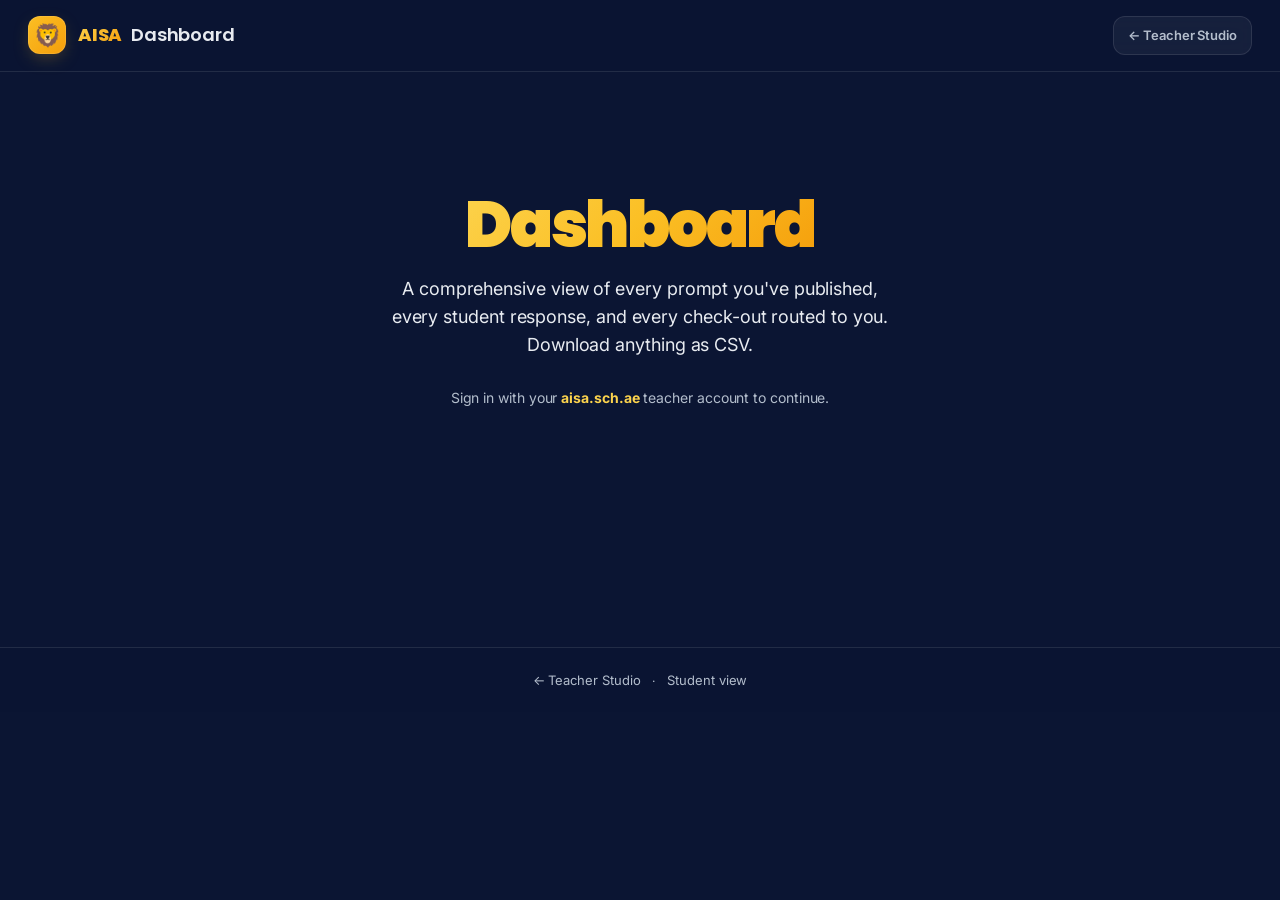
==== dashboard.html @ e5991c43 "Teacher Dashboard page with KPIs, tables, activity feed, CSV downloads A new dashboard.html surfaces" ====
<!DOCTYPE html>
<html lang="en">
<head>
  <meta charset="UTF-8" />
  <meta name="viewport" content="width=device-width, initial-scale=1.0" />
  <title>AISA Hub · Dashboard</title>
  <link rel="preconnect" href="https://fonts.googleapis.com" />
  <link rel="preconnect" href="https://fonts.gstatic.com" crossorigin />
  <link href="https://fonts.googleapis.com/css2?family=Inter:wght@400;500;600;700;800&family=Poppins:wght@400;600;700;800;900&family=JetBrains+Mono:wght@400;500&display=swap" rel="stylesheet" />
  <link rel="stylesheet" href="style.css" />
</head>
<body>
  <div class="bg-blobs" aria-hidden="true">
    <div class="bg-blob b1"></div>
    <div class="bg-blob b2"></div>
    <div class="bg-blob b3"></div>
  </div>

  <nav class="topbar">
    <a href="index.html" class="brand">
      <span class="brand-mark" aria-hidden="true">🦁</span>
      <span class="brand-text">
        <span class="brand-name">AISA</span>
        <span class="brand-sub">Dashboard</span>
      </span>
    </a>

    <div class="topbar-meta">
      <a href="teacher.html" class="btn btn-ghost">← Teacher Studio</a>
      <span id="user-chip" class="user-chip">
        <span class="user-dot"></span>
        <span id="user-name"></span>
        <span class="muted">·</span>
        <span id="user-email"></span>
      </span>
      <button id="sign-out" class="btn btn-ghost">Sign out</button>
    </div>
  </nav>

  <main class="container container-wide">
    <section id="signin-container" class="hero">
      <div class="hero-content">
        <h1 class="hero-title font-heading">
          <span class="gradient-amber">Dashboard</span>
        </h1>
        <p class="hero-subtitle">
          A comprehensive view of every prompt you've published, every student response,
          and every check-out routed to you. Download anything as CSV.
        </p>
        <p id="status" class="hero-status">
          Sign in with your <strong>aisa.sch.ae</strong> teacher account to continue.
        </p>
        <div class="signin-wrap">
          <div id="g-signin-button"></div>
        </div>
      </div>
    </section>

    <section id="signed-in" hidden>
      <header class="page-header">
        <div>
          <h2 class="page-title font-heading">Your dashboard</h2>
          <p class="page-subtitle">Everything you've published, everyone who responded.</p>
        </div>
        <button type="button" class="btn btn-ghost" id="refresh-btn">Refresh</button>
      </header>

      <section id="role-loading" class="role-loading">Loading...</section>

      <section id="not-teacher" class="not-teacher" hidden>
        <h3 class="font-heading">No teacher access</h3>
        <p>Your account isn't on the teacher allow-list.</p>
      </section>

      <section id="dashboard-content" hidden>
        <!-- KPI cards -->
        <div class="stats-grid" id="stats-grid"></div>

        <!-- Downloads -->
        <div class="panel downloads-panel">
          <header class="panel-header">
            <h2 class="panel-title font-heading">Download your data</h2>
            <p class="panel-subtitle">Get a CSV snapshot — only data you own (your prompts, your students' responses, your check-outs).</p>
          </header>
          <div class="download-row" id="download-row"></div>
        </div>

        <!-- By prompt -->
        <div class="panel">
          <header class="panel-header">
            <h2 class="panel-title font-heading">By prompt</h2>
            <p class="panel-subtitle">Every active prompt with its response counts and flagged status.</p>
          </header>
          <div class="table-wrap">
            <table class="data-table" id="prompts-table">
              <thead>
                <tr>
                  <th>Title</th>
                  <th>Type</th>
                  <th>Created</th>
                  <th class="num">Responses</th>
                  <th class="num">Students</th>
                  <th class="num">Flagged</th>
                </tr>
              </thead>
              <tbody></tbody>
            </table>
          </div>
        </div>

        <!-- By student -->
        <div class="panel">
          <header class="panel-header">
            <h2 class="panel-title font-heading">By student</h2>
            <p class="panel-subtitle">Roster of everyone who has responded to any of your prompts.</p>
          </header>
          <div class="table-wrap">
            <table class="data-table" id="students-table">
              <thead>
                <tr>
                  <th>Name</th>
                  <th>Email</th>
                  <th class="num">Responses</th>
                  <th class="num">Prompts</th>
                  <th class="num">Flagged</th>
                  <th>Last active</th>
                </tr>
              </thead>
              <tbody></tbody>
            </table>
          </div>
        </div>

        <!-- Recent activity -->
        <div class="panel">
          <header class="panel-header">
            <h2 class="panel-title font-heading">Recent activity</h2>
            <p class="panel-subtitle">Last 25 events from your students.</p>
          </header>
          <ul class="activity-feed" id="activity-feed"></ul>
        </div>
      </section>
    </section>
  </main>

  <footer class="page-footer">
    <a href="teacher.html" class="footer-link">← Teacher Studio</a>
    <span class="muted small" style="margin: 0 8px;">·</span>
    <a href="index.html" class="footer-link">Student view</a>
  </footer>

  <script src="config.js"></script>
  <script src="auth.js"></script>
  <script src="dashboard.js"></script>
  <script src="https://accounts.google.com/gsi/client" async defer onload="initGoogleSignIn()"></script>
</body>
</html>
---- style.css ----
/* ============================================================
   AISA Student Hub — styled to match the Teaching & Learning Hub
   ============================================================ */

:root {
  /* Navy base */
  --navy-deep: #0b1533;
  --navy-base: #0a1129;
  --navy-elevated: #13224d;
  --navy-card: rgba(255, 255, 255, 0.05);

  /* Borders */
  --border: rgba(255, 255, 255, 0.10);
  --border-bright: rgba(255, 255, 255, 0.22);

  /* Text — boosted for readability on dark navy */
  --text: #f8fafc;
  --text-secondary: rgba(241, 245, 249, 0.96);
  --text-muted: rgba(203, 213, 225, 0.88);
  --text-dim: rgba(148, 163, 184, 0.82);

  /* Brand accents (Learning Hub palette) */
  --blue: #3b82f6;
  --indigo: #6366f1;
  --indigo-bright: #818cf8;
  --violet: #a855f7;
  --cyan: #06b6d4;
  --pink: #ec4899;

  /* AISA gold */
  --amber: #fbbf24;
  --amber-bright: #fcd34d;
  --amber-deep: #f59e0b;
  --amber-glow: rgba(251, 191, 36, 0.4);

  /* Semantic */
  --emerald: #10b981;
  --emerald-bg: rgba(16, 185, 129, 0.10);
  --rose: #f43f5e;
  --rose-bg: rgba(244, 63, 94, 0.10);

  /* Type */
  --font: 'Inter', -apple-system, BlinkMacSystemFont, 'Segoe UI', sans-serif;
  --font-heading: 'Poppins', 'Inter', sans-serif;
  --font-mono: 'JetBrains Mono', ui-monospace, SFMono-Regular, monospace;

  /* Shape */
  --radius-sm: 10px;
  --radius: 14px;
  --radius-lg: 20px;
  --radius-xl: 28px;
}

* { box-sizing: border-box; }

html, body {
  margin: 0;
  padding: 0;
  font-family: var(--font);
  background-color: var(--navy-deep);
  color: var(--text);
  min-height: 100vh;
  -webkit-font-smoothing: antialiased;
  -moz-osx-font-smoothing: grayscale;
  font-size: 15px;
  line-height: 1.6;
  letter-spacing: -0.005em;
}
p { margin: 0 0 8px; }
h1, h2, h3, h4 { letter-spacing: -0.02em; }

.font-heading { font-family: var(--font-heading); }

a { color: var(--amber-bright); text-decoration: none; }
a:hover { color: var(--amber); }

button:focus-visible,
a:focus-visible,
input:focus-visible,
textarea:focus-visible,
select:focus-visible {
  outline: 2px solid var(--indigo-bright);
  outline-offset: 2px;
}

.muted { color: var(--text-muted); }
.small { font-size: 12px; }

/* ============================================================
   Background atmosphere (hub-bg + animated blobs)
   ============================================================ */

body::before {
  content: '';
  position: fixed;
  inset: 0;
  z-index: -2;
  background-color: var(--navy-deep);
  background-image:
    radial-gradient(ellipse at top left, rgba(59, 130, 246, 0.25), transparent 55%),
    radial-gradient(ellipse at bottom right, rgba(139, 92, 246, 0.22), transparent 55%),
    radial-gradient(ellipse at center, rgba(14, 165, 233, 0.12), transparent 60%);
  pointer-events: none;
}

.bg-blobs {
  position: fixed;
  inset: 0;
  z-index: -1;
  overflow: hidden;
  pointer-events: none;
}
.bg-blob {
  position: absolute;
  border-radius: 50%;
  filter: blur(80px);
  animation: blob-float 14s ease-in-out infinite;
}
.bg-blob.b1 { top: -120px; left: -90px; width: 420px; height: 420px; background: rgba(59, 130, 246, 0.28); }
.bg-blob.b2 { top: 30%; right: -90px; width: 480px; height: 480px; background: rgba(168, 85, 247, 0.22); animation-delay: 3s; }
.bg-blob.b3 { bottom: -90px; left: 25%; width: 360px; height: 360px; background: rgba(6, 182, 212, 0.18); animation-delay: 6s; }

@keyframes blob-float {
  0%, 100% { transform: translate(0, 0) scale(1); }
  33%       { transform: translate(40px, -60px) scale(1.10); }
  66%       { transform: translate(-30px, 30px) scale(0.92); }
}

/* ============================================================
   Topbar
   ============================================================ */

.topbar {
  position: sticky;
  top: 0;
  z-index: 30;
  display: flex;
  justify-content: space-between;
  align-items: center;
  padding: 16px 28px;
  background: rgba(11, 21, 51, 0.7);
  backdrop-filter: blur(20px);
  -webkit-backdrop-filter: blur(20px);
  border-bottom: 1px solid var(--border);
}

.brand {
  display: inline-flex;
  align-items: center;
  gap: 12px;
  color: var(--text);
}

.brand-mark {
  width: 38px;
  height: 38px;
  flex-shrink: 0;
  display: flex;
  align-items: center;
  justify-content: center;
  font-size: 22px;
  border-radius: 12px;
  background: linear-gradient(135deg, var(--amber), var(--amber-deep));
  box-shadow: 0 6px 20px -6px var(--amber-glow), 0 0 0 1px rgba(255, 255, 255, 0.1) inset;
}

.brand-text {
  font-family: var(--font-heading);
  font-size: 18px;
  font-weight: 800;
  letter-spacing: -0.01em;
}
.brand-text .brand-name {
  background: linear-gradient(135deg, var(--amber-bright), var(--amber-deep));
  -webkit-background-clip: text;
  background-clip: text;
  -webkit-text-fill-color: transparent;
}
.brand-text .brand-sub { font-weight: 600; color: var(--text-secondary); margin-left: 6px; }

.brand-tag {
  margin-left: 10px;
  font-size: 10px;
  font-weight: 700;
  text-transform: uppercase;
  letter-spacing: 0.14em;
  padding: 4px 10px;
  border-radius: 999px;
  background: linear-gradient(135deg, var(--indigo), var(--violet));
  color: white;
  vertical-align: middle;
}

.topbar-meta { display: flex; align-items: center; gap: 12px; }

.user-chip {
  display: inline-flex;
  align-items: center;
  gap: 10px;
  padding: 7px 14px;
  border-radius: 999px;
  background: rgba(255, 255, 255, 0.07);
  border: 1px solid var(--border);
  font-size: 13px;
}
.user-chip .user-dot {
  width: 8px;
  height: 8px;
  border-radius: 50%;
  background: var(--emerald);
  box-shadow: 0 0 8px var(--emerald);
}

body:not(.is-signed-in) #user-chip,
body:not(.is-signed-in) #sign-out,
body:not(.is-signed-in) #flagged-btn,
body:not(.is-signed-in) #assignments-btn,
body:not(.is-signed-in) #checkouts-btn { display: none !important; }

/* ============================================================
   Out-now button + panel (teacher)
   ============================================================ */

.checkouts-btn {
  position: relative;
  display: inline-flex;
  align-items: center;
  gap: 8px;
  padding: 8px 14px;
  border-radius: 999px;
  background: rgba(34, 211, 238, 0.14);
  border: 1px solid rgba(34, 211, 238, 0.32);
  color: #67e8f9;
  font-family: inherit;
  font-size: 13px;
  font-weight: 600;
  cursor: pointer;
  transition: all 0.2s ease;
}
.checkouts-btn:hover { background: rgba(34, 211, 238, 0.22); color: #cffafe; }
.checkouts-btn .checkouts-icon { font-size: 14px; }
.checkouts-btn .checkouts-count {
  display: inline-flex;
  align-items: center;
  justify-content: center;
  min-width: 20px;
  height: 20px;
  padding: 0 6px;
  border-radius: 999px;
  background: var(--cyan);
  color: #062b35;
  font-weight: 700;
  font-size: 11px;
  box-shadow: 0 0 0 2px rgba(34, 211, 238, 0.3);
}
.checkouts-btn.empty {
  background: rgba(255, 255, 255, 0.05);
  border-color: var(--border);
  color: var(--text-muted);
}
.checkouts-btn.empty .checkouts-count { display: none; }
.checkouts-btn.has-overdue {
  background: rgba(245, 158, 11, 0.18);
  border-color: rgba(245, 158, 11, 0.42);
  color: var(--amber-bright);
  animation: pulse-overdue 2.2s ease-in-out infinite;
}
.checkouts-btn.has-overdue .checkouts-count {
  background: var(--amber-deep);
  color: #2a1a00;
  box-shadow: 0 0 0 2px rgba(245, 158, 11, 0.35);
}
@keyframes pulse-overdue {
  0%, 100% { box-shadow: 0 0 0 0 rgba(245, 158, 11, 0); }
  50%      { box-shadow: 0 0 0 6px rgba(245, 158, 11, 0.12); }
}

.checkouts-backdrop {
  position: fixed;
  inset: 0;
  z-index: 40;
  background: rgba(6, 10, 30, 0.6);
  backdrop-filter: blur(4px);
  -webkit-backdrop-filter: blur(4px);
  opacity: 0;
  transition: opacity 0.25s ease;
  pointer-events: none;
}
.checkouts-backdrop.open { opacity: 1; pointer-events: auto; }

.checkouts-panel {
  position: fixed;
  top: 0;
  right: 0;
  bottom: 0;
  z-index: 50;
  width: min(520px, 100%);
  background: rgba(13, 22, 48, 0.95);
  backdrop-filter: blur(24px);
  -webkit-backdrop-filter: blur(24px);
  border-left: 1px solid var(--border);
  box-shadow: -24px 0 60px -10px rgba(0, 0, 0, 0.6);
  transform: translateX(100%);
  transition: transform 0.3s cubic-bezier(0.4, 0, 0.2, 1);
  display: flex;
  flex-direction: column;
  overflow: hidden;
}
.checkouts-panel.open { transform: translateX(0); }

.checkouts-panel-header {
  padding: 22px 24px;
  border-bottom: 1px solid var(--border);
  display: flex;
  justify-content: space-between;
  align-items: flex-start;
  gap: 16px;
}
.checkouts-panel-header h2 {
  font-family: var(--font-heading);
  font-size: 18px;
  font-weight: 800;
  margin: 0 0 4px;
  display: flex;
  align-items: center;
  gap: 10px;
}
.checkouts-panel-icon {
  width: 32px;
  height: 32px;
  border-radius: 10px;
  background: linear-gradient(135deg, var(--cyan), var(--indigo));
  display: inline-flex;
  align-items: center;
  justify-content: center;
  font-size: 16px;
  box-shadow: 0 6px 16px -6px rgba(34, 211, 238, 0.5);
}
.checkouts-panel-header .panel-sub {
  color: var(--text-muted);
  font-size: 13px;
  margin: 0;
}
.checkouts-close {
  background: rgba(255, 255, 255, 0.06);
  border: 1px solid var(--border);
  border-radius: 8px;
  width: 32px;
  height: 32px;
  display: inline-flex;
  align-items: center;
  justify-content: center;
  cursor: pointer;
  color: var(--text);
  font-size: 16px;
  flex-shrink: 0;
}
.checkouts-close:hover { background: rgba(255, 255, 255, 0.12); }

.checkouts-list {
  flex: 1;
  overflow-y: auto;
  padding: 18px 24px;
  display: flex;
  flex-direction: column;
  gap: 14px;
}
.checkouts-empty {
  text-align: center;
  padding: 48px 20px;
  color: var(--text-muted);
}
.checkouts-empty .empty-icon { font-size: 48px; display: block; margin-bottom: 12px; opacity: 0.85; }
.checkouts-empty h3 {
  font-family: var(--font-heading);
  font-size: 16px;
  font-weight: 700;
  margin: 0 0 6px;
  color: var(--text);
}

.checkout-item {
  background: linear-gradient(180deg, rgba(34, 211, 238, 0.08), rgba(34, 211, 238, 0.02));
  border: 1px solid rgba(34, 211, 238, 0.28);
  border-radius: 14px;
  padding: 14px 16px;
}
.checkout-item.overdue {
  background: linear-gradient(180deg, rgba(245, 158, 11, 0.14), rgba(245, 158, 11, 0.03));
  border-color: rgba(245, 158, 11, 0.50);
}
.checkout-item-head {
  display: flex;
  align-items: flex-start;
  gap: 12px;
  margin-bottom: 8px;
}
.checkout-item-avatar {
  width: 36px;
  height: 36px;
  border-radius: 50%;
  background: linear-gradient(135deg, var(--cyan), var(--indigo));
  display: inline-flex;
  align-items: center;
  justify-content: center;
  font-weight: 700;
  font-size: 14px;
  flex-shrink: 0;
}
.checkout-item.overdue .checkout-item-avatar {
  background: linear-gradient(135deg, var(--amber-deep), #b45309);
}
.checkout-student-line { flex: 1; min-width: 0; }
.checkout-student-line .student-name { font-weight: 700; color: var(--text); font-size: 14px; margin: 0; line-height: 1.3; }
.checkout-student-line .student-email { color: var(--text-muted); font-size: 12px; font-family: var(--font-mono); margin: 2px 0 0; }

.checkout-destination-chip {
  display: inline-flex;
  align-items: center;
  gap: 6px;
  padding: 4px 10px;
  border-radius: 999px;
  background: rgba(255, 255, 255, 0.06);
  border: 1px solid var(--border);
  font-size: 12px;
  font-weight: 600;
  color: var(--text-secondary);
  white-space: nowrap;
  flex-shrink: 0;
}
.checkout-item.overdue .checkout-destination-chip {
  background: rgba(245, 158, 11, 0.16);
  border-color: rgba(245, 158, 11, 0.32);
  color: var(--amber-bright);
}

.checkout-meta {
  font-family: var(--font-mono);
  font-size: 12px;
  margin: 0 0 4px;
  display: flex;
  flex-wrap: wrap;
  gap: 6px;
}
.checkout-notes { margin: 4px 0 0; font-style: italic; }

.overdue-banner {
  margin: 10px 0 0;
  background: rgba(245, 158, 11, 0.18);
  color: var(--amber-bright);
  border: 1px solid rgba(245, 158, 11, 0.35);
  padding: 6px 10px;
  border-radius: 8px;
  font-size: 11px;
  font-weight: 800;
  text-transform: uppercase;
  letter-spacing: 0.12em;
  text-align: center;
}

/* ============================================================
   Flagged button + panel (MagicSchool style)
   ============================================================ */

.flagged-btn {
  position: relative;
  display: inline-flex;
  align-items: center;
  gap: 8px;
  padding: 8px 14px;
  border-radius: 999px;
  background: rgba(244, 63, 94, 0.12);
  border: 1px solid rgba(244, 63, 94, 0.30);
  color: #fda4af;
  font-family: inherit;
  font-size: 13px;
  font-weight: 600;
  cursor: pointer;
  transition: all 0.2s ease;
}
.flagged-btn:hover { background: rgba(244, 63, 94, 0.2); color: #fecdd3; }
.flagged-btn .flagged-icon { font-size: 14px; }
.flagged-btn .flagged-count {
  display: inline-flex;
  align-items: center;
  justify-content: center;
  min-width: 20px;
  height: 20px;
  padding: 0 6px;
  border-radius: 999px;
  background: var(--rose);
  color: white;
  font-weight: 700;
  font-size: 11px;
  box-shadow: 0 0 0 2px rgba(244, 63, 94, 0.3);
}
.flagged-btn.empty { background: rgba(255, 255, 255, 0.05); border-color: var(--border); color: var(--text-muted); }
.flagged-btn.empty .flagged-count { display: none; }

.flagged-backdrop {
  position: fixed;
  inset: 0;
  z-index: 40;
  background: rgba(6, 10, 30, 0.6);
  backdrop-filter: blur(4px);
  -webkit-backdrop-filter: blur(4px);
  opacity: 0;
  transition: opacity 0.25s ease;
  pointer-events: none;
}
.flagged-backdrop.open { opacity: 1; pointer-events: auto; }

.flagged-panel {
  position: fixed;
  top: 0;
  right: 0;
  bottom: 0;
  z-index: 50;
  width: min(520px, 100%);
  background: rgba(13, 22, 48, 0.95);
  backdrop-filter: blur(24px);
  -webkit-backdrop-filter: blur(24px);
  border-left: 1px solid var(--border);
  box-shadow: -24px 0 60px -10px rgba(0, 0, 0, 0.6);
  transform: translateX(100%);
  transition: transform 0.3s cubic-bezier(0.4, 0, 0.2, 1);
  display: flex;
  flex-direction: column;
  overflow: hidden;
}
.flagged-panel.open { transform: translateX(0); }

.flagged-panel-header {
  padding: 22px 24px;
  border-bottom: 1px solid var(--border);
  display: flex;
  justify-content: space-between;
  align-items: flex-start;
  gap: 16px;
}
.flagged-panel-header h2 {
  font-family: var(--font-heading);
  font-size: 18px;
  font-weight: 800;
  margin: 0 0 4px;
  display: flex;
  align-items: center;
  gap: 10px;
}
.flagged-panel-header .panel-icon {
  width: 32px;
  height: 32px;
  border-radius: 10px;
  background: linear-gradient(135deg, var(--rose), #be123c);
  display: inline-flex;
  align-items: center;
  justify-content: center;
  font-size: 16px;
  box-shadow: 0 6px 16px -6px rgba(244, 63, 94, 0.5);
}
.flagged-panel-header .panel-sub {
  color: var(--text-muted);
  font-size: 13px;
  margin: 0;
}
.flagged-close {
  background: rgba(255, 255, 255, 0.06);
  border: 1px solid var(--border);
  border-radius: 8px;
  width: 32px;
  height: 32px;
  display: inline-flex;
  align-items: center;
  justify-content: center;
  cursor: pointer;
  color: var(--text);
  font-size: 16px;
  flex-shrink: 0;
}
.flagged-close:hover { background: rgba(255, 255, 255, 0.12); }

.flagged-list {
  flex: 1;
  overflow-y: auto;
  padding: 18px 24px;
  display: flex;
  flex-direction: column;
  gap: 14px;
}

.flagged-empty {
  text-align: center;
  padding: 48px 20px;
  color: var(--text-muted);
}
.flagged-empty .empty-icon {
  font-size: 48px;
  display: block;
  margin-bottom: 12px;
  filter: grayscale(0.4);
  opacity: 0.8;
}
.flagged-empty h3 {
  font-family: var(--font-heading);
  font-size: 16px;
  font-weight: 700;
  margin: 0 0 6px;
  color: var(--text);
}

.flagged-item {
  background: linear-gradient(180deg, rgba(244, 63, 94, 0.10), rgba(244, 63, 94, 0.02));
  border: 1px solid rgba(244, 63, 94, 0.28);
  border-radius: 14px;
  padding: 16px;
}
.flagged-item-head {
  display: flex;
  align-items: flex-start;
  gap: 10px;
  margin-bottom: 10px;
}
.flagged-avatar {
  width: 36px;
  height: 36px;
  border-radius: 50%;
  background: linear-gradient(135deg, var(--indigo), var(--violet));
  display: inline-flex;
  align-items: center;
  justify-content: center;
  font-weight: 700;
  font-size: 14px;
  flex-shrink: 0;
}
.flagged-item .student-line { flex: 1; min-width: 0; }
.flagged-item .student-name {
  font-weight: 700;
  color: var(--text);
  font-size: 14px;
  margin: 0;
  line-height: 1.3;
}
.flagged-item .student-email {
  color: var(--text-muted);
  font-size: 12px;
  font-family: var(--font-mono);
  margin: 2px 0 0;
}
.flagged-item .prompt-context {
  font-size: 12px;
  color: var(--text-muted);
  margin: 0 0 8px;
  padding-bottom: 8px;
  border-bottom: 1px dashed var(--border);
}
.flagged-item .prompt-context strong { color: var(--text-secondary); }

.flagged-item .response-body {
  background: rgba(255, 255, 255, 0.04);
  padding: 10px 12px;
  border-radius: 8px;
  margin: 8px 0;
  font-size: 13px;
  line-height: 1.5;
  white-space: pre-wrap;
  color: var(--text);
}

.flagged-item .flag-reason {
  display: flex;
  gap: 8px;
  font-size: 12px;
  background: rgba(244, 63, 94, 0.12);
  border: 1px solid rgba(244, 63, 94, 0.25);
  border-radius: 8px;
  padding: 8px 10px;
  color: #fecdd3;
  margin: 8px 0 12px;
}
.flagged-item .flag-reason .reason-label {
  font-weight: 700;
  text-transform: uppercase;
  letter-spacing: 0.08em;
  font-size: 10px;
  color: #fda4af;
  flex-shrink: 0;
}

.flagged-item-footer {
  display: flex;
  justify-content: space-between;
  align-items: center;
  gap: 12px;
}
.flagged-item .submission-time {
  font-family: var(--font-mono);
  font-size: 11px;
  color: var(--text-dim);
}

/* ============================================================
   Assignments button + slide-in panel (student)
   ============================================================ */

.assignments-btn {
  position: relative;
  display: inline-flex;
  align-items: center;
  gap: 8px;
  padding: 8px 14px;
  border-radius: 999px;
  background: rgba(99, 102, 241, 0.18);
  border: 1px solid rgba(129, 140, 248, 0.32);
  color: var(--indigo-bright);
  font-family: inherit;
  font-size: 13px;
  font-weight: 600;
  cursor: pointer;
  transition: all 0.2s ease;
}
.assignments-btn:hover { background: rgba(99, 102, 241, 0.28); color: white; }
.assignments-btn .assignments-icon { font-size: 14px; }
.assignments-btn .assignments-count {
  display: inline-flex;
  align-items: center;
  justify-content: center;
  min-width: 20px;
  height: 20px;
  padding: 0 6px;
  border-radius: 999px;
  background: var(--indigo);
  color: white;
  font-weight: 700;
  font-size: 11px;
  box-shadow: 0 0 0 2px rgba(99, 102, 241, 0.3);
}
.assignments-btn.empty {
  background: rgba(255, 255, 255, 0.05);
  border-color: var(--border);
  color: var(--text-muted);
}
.assignments-btn.empty .assignments-count { display: none; }

.assignments-backdrop {
  position: fixed;
  inset: 0;
  z-index: 40;
  background: rgba(6, 10, 30, 0.6);
  backdrop-filter: blur(4px);
  -webkit-backdrop-filter: blur(4px);
  opacity: 0;
  transition: opacity 0.25s ease;
  pointer-events: none;
}
.assignments-backdrop.open { opacity: 1; pointer-events: auto; }

.assignments-panel {
  position: fixed;
  top: 0;
  right: 0;
  bottom: 0;
  z-index: 50;
  width: min(480px, 100%);
  background: rgba(13, 22, 48, 0.95);
  backdrop-filter: blur(24px);
  -webkit-backdrop-filter: blur(24px);
  border-left: 1px solid var(--border);
  box-shadow: -24px 0 60px -10px rgba(0, 0, 0, 0.6);
  transform: translateX(100%);
  transition: transform 0.3s cubic-bezier(0.4, 0, 0.2, 1);
  display: flex;
  flex-direction: column;
  overflow: hidden;
}
.assignments-panel.open { transform: translateX(0); }

.assignments-panel-header {
  padding: 22px 24px;
  border-bottom: 1px solid var(--border);
  display: flex;
  justify-content: space-between;
  align-items: flex-start;
  gap: 16px;
}
.assignments-panel-header h2 {
  font-family: var(--font-heading);
  font-size: 18px;
  font-weight: 800;
  margin: 0 0 4px;
  display: flex;
  align-items: center;
  gap: 10px;
}
.assignments-panel-icon {
  width: 32px;
  height: 32px;
  border-radius: 10px;
  background: linear-gradient(135deg, var(--indigo), var(--violet));
  display: inline-flex;
  align-items: center;
  justify-content: center;
  font-size: 16px;
  box-shadow: 0 6px 16px -6px rgba(99, 102, 241, 0.5);
}
.assignments-panel-header .panel-sub {
  color: var(--text-muted);
  font-size: 13px;
  margin: 0;
}
.assignments-close {
  background: rgba(255, 255, 255, 0.06);
  border: 1px solid var(--border);
  border-radius: 8px;
  width: 32px;
  height: 32px;
  display: inline-flex;
  align-items: center;
  justify-content: center;
  cursor: pointer;
  color: var(--text);
  font-size: 16px;
  flex-shrink: 0;
}
.assignments-close:hover { background: rgba(255, 255, 255, 0.12); }

.assignments-list {
  flex: 1;
  overflow-y: auto;
  padding: 12px 16px 24px;
  display: flex;
  flex-direction: column;
}
.assignments-empty {
  text-align: center;
  padding: 48px 20px;
  color: var(--text-muted);
}
.assignments-empty .empty-icon {
  font-size: 48px;
  display: block;
  margin-bottom: 12px;
  opacity: 0.85;
}
.assignments-empty h3 {
  font-family: var(--font-heading);
  font-size: 16px;
  font-weight: 700;
  margin: 0 0 6px;
  color: var(--text);
}

.list-section-header {
  font-size: 10px;
  font-weight: 800;
  text-transform: uppercase;
  letter-spacing: 0.14em;
  color: var(--text-muted);
  margin: 14px 8px 6px;
}
.list-section-header.dim { color: var(--text-dim); }

.assignment-row {
  display: grid;
  grid-template-columns: auto 1fr;
  align-items: center;
  gap: 12px;
  padding: 12px 14px;
  background: rgba(255, 255, 255, 0.04);
  border: 1px solid var(--border);
  border-radius: 12px;
  margin: 4px 0;
  cursor: pointer;
  transition: all 0.2s ease;
}
.assignment-row:hover {
  border-color: var(--border-bright);
  background: rgba(255, 255, 255, 0.07);
  transform: translateX(2px);
}
.assignment-row.completed {
  opacity: 0.6;
  background: rgba(16, 185, 129, 0.06);
  border-color: rgba(16, 185, 129, 0.25);
}
.assignment-row.completed .assignment-title { text-decoration: line-through; color: var(--text-muted); }

.assignment-info { min-width: 0; }
.assignment-title {
  font-size: 14px;
  font-weight: 600;
  margin: 0;
  color: var(--text);
  white-space: nowrap;
  overflow: hidden;
  text-overflow: ellipsis;
}
.assignment-meta { margin: 2px 0 0; font-size: 11px; font-family: var(--font-mono); }

/* Custom checkbox styled as a pill (also used on main prompt cards) */
.complete-toggle {
  display: inline-flex;
  align-items: center;
  cursor: pointer;
  user-select: none;
}
.complete-toggle input[type="checkbox"] {
  position: absolute;
  opacity: 0;
  width: 0;
  height: 0;
}
.complete-pill {
  display: inline-flex;
  align-items: center;
  gap: 8px;
  padding: 7px 14px;
  border-radius: 999px;
  background: rgba(255, 255, 255, 0.06);
  border: 1px solid var(--border);
  color: var(--text-muted);
  font-size: 12px;
  font-weight: 600;
  transition: all 0.2s ease;
}
.complete-pill::before {
  content: '';
  display: inline-block;
  width: 14px;
  height: 14px;
  border-radius: 4px;
  border: 1.5px solid var(--text-muted);
  background: transparent;
  transition: all 0.2s ease;
}
.complete-toggle input:checked + .complete-pill {
  background: rgba(16, 185, 129, 0.15);
  border-color: rgba(16, 185, 129, 0.45);
  color: #6ee7b7;
}
.complete-toggle input:checked + .complete-pill::before {
  background: var(--emerald);
  border-color: var(--emerald);
  background-image: url("data:image/svg+xml,%3Csvg xmlns='http://www.w3.org/2000/svg' viewBox='0 0 16 16' fill='white'%3E%3Cpath d='M13.5 4.5L6 12L2.5 8.5' stroke='white' stroke-width='2.4' fill='none' stroke-linecap='round' stroke-linejoin='round'/%3E%3C/svg%3E");
  background-repeat: no-repeat;
  background-position: center;
  background-size: 80%;
}
.complete-toggle.compact .complete-pill {
  padding: 0;
  background: transparent;
  border: none;
  gap: 0;
}
.complete-toggle.compact .complete-pill::before {
  width: 22px;
  height: 22px;
  border-radius: 6px;
}
.complete-toggle.compact .check-mark { display: none; }

/* ============================================================
   Buttons
   ============================================================ */

.btn {
  display: inline-flex;
  align-items: center;
  justify-content: center;
  gap: 8px;
  padding: 11px 20px;
  border-radius: 12px;
  border: none;
  font-family: inherit;
  font-size: 14px;
  font-weight: 600;
  cursor: pointer;
  transition: all 0.2s ease;
  text-decoration: none;
  white-space: nowrap;
}
.btn:disabled { opacity: 0.5; cursor: not-allowed; }

.btn-primary {
  background: linear-gradient(135deg, var(--indigo), var(--violet));
  color: white;
  box-shadow: 0 8px 24px -8px rgba(99, 102, 241, 0.55),
              0 0 0 1px rgba(255, 255, 255, 0.08) inset;
}
.btn-primary:hover:not(:disabled) {
  transform: translateY(-1px);
  box-shadow: 0 12px 32px -8px rgba(99, 102, 241, 0.75),
              0 0 0 1px rgba(255, 255, 255, 0.16) inset;
}

.btn-amber {
  background: linear-gradient(135deg, var(--amber), var(--amber-deep));
  color: #0b1533;
  font-weight: 800;
  box-shadow: 0 8px 24px -8px var(--amber-glow);
}
.btn-amber:hover:not(:disabled) {
  transform: translateY(-1px);
  box-shadow: 0 12px 30px -8px rgba(245, 158, 11, 0.7);
}

.btn-ghost {
  background: rgba(255, 255, 255, 0.05);
  color: var(--text-muted);
  border: 1px solid var(--border);
  padding: 8px 14px;
  font-size: 13px;
}
.btn-ghost:hover { color: var(--text); border-color: var(--border-bright); background: rgba(255, 255, 255, 0.10); }

.btn-success {
  background: rgba(16, 185, 129, 0.15);
  color: #6ee7b7;
  border: 1px solid rgba(16, 185, 129, 0.40);
  padding: 6px 12px;
  font-size: 12px;
  font-weight: 700;
  border-radius: 8px;
}
.btn-success:hover:not(:disabled) {
  background: rgba(16, 185, 129, 0.28);
  color: #a7f3d0;
}

.link-btn {
  background: none;
  border: none;
  color: var(--indigo-bright);
  cursor: pointer;
  font-family: inherit;
  font-size: 13px;
  padding: 6px 0;
  font-weight: 600;
  transition: color 0.15s;
}
.link-btn:hover { color: white; }
.link-btn:disabled { opacity: 0.6; cursor: not-allowed; }

/* ============================================================
   Layout
   ============================================================ */

.container {
  max-width: 900px;
  margin: 0 auto;
  padding: 56px 32px 80px;
}
.container-wide { max-width: 1200px; }

/* ============================================================
   Hero (signed-out)
   ============================================================ */

.hero {
  text-align: center;
  padding: 64px 0 40px;
  animation: fade-up 0.6s ease backwards;
}
.hero-content { max-width: 640px; margin: 0 auto; }

.hero-title {
  font-family: var(--font-heading);
  font-size: clamp(40px, 7vw, 64px);
  font-weight: 900;
  letter-spacing: -0.035em;
  line-height: 1.02;
  margin: 0 0 18px;
}
.hero-title .gradient-amber {
  background: linear-gradient(135deg, var(--amber-bright), var(--amber), var(--amber-deep));
  -webkit-background-clip: text;
  background-clip: text;
  -webkit-text-fill-color: transparent;
}

.hero-subtitle {
  font-size: 18px;
  color: var(--text-secondary);
  line-height: 1.55;
  margin: 0 auto 28px;
  max-width: 520px;
}
.hero-status {
  color: var(--text-muted);
  font-size: 14px;
  margin: 28px 0 14px;
}
.hero-status strong { color: var(--amber-bright); }

.signin-wrap {
  display: inline-flex;
  flex-direction: column;
  align-items: center;
  gap: 16px;
  margin-top: 8px;
}

.hero-features {
  display: grid;
  grid-template-columns: repeat(3, 1fr);
  gap: 14px;
  max-width: 760px;
  margin: 56px auto 0;
}
.hero-feature {
  position: relative;
  overflow: hidden;
  background: linear-gradient(135deg, rgba(99, 102, 241, 0.18), rgba(59, 130, 246, 0.10));
  border: 1px solid rgba(129, 140, 248, 0.30);
  border-radius: 16px;
  padding: 18px;
  text-align: left;
  transition: transform 0.35s ease, box-shadow 0.35s ease, border-color 0.35s ease;
}
.hero-feature::after {
  content: '';
  position: absolute;
  inset: 0;
  background: linear-gradient(135deg, rgba(255,255,255,0.04), rgba(255,255,255,0));
  pointer-events: none;
}
.hero-feature:hover {
  transform: translateY(-4px);
  border-color: rgba(165, 180, 252, 0.6);
  box-shadow: 0 20px 40px -16px rgba(0, 0, 0, 0.5);
}
.hero-feature-icon {
  width: 40px;
  height: 40px;
  border-radius: 12px;
  background: linear-gradient(135deg, var(--indigo), var(--violet));
  margin-bottom: 12px;
  display: flex;
  align-items: center;
  justify-content: center;
  font-size: 20px;
}
.hero-feature h3 {
  font-family: var(--font-heading);
  font-size: 15px;
  font-weight: 700;
  margin: 0 0 4px;
  color: white;
}
.hero-feature p {
  font-size: 13px;
  color: var(--text-muted);
  margin: 0;
  line-height: 1.5;
}

@media (max-width: 640px) {
  .hero-features { grid-template-columns: 1fr; }
}

/* ============================================================
   Page header (signed-in)
   ============================================================ */

.page-header {
  display: flex;
  justify-content: space-between;
  align-items: flex-end;
  gap: 24px;
  flex-wrap: wrap;
  margin-bottom: 24px;
}
.page-title {
  font-family: var(--font-heading);
  font-size: 34px;
  font-weight: 800;
  letter-spacing: -0.028em;
  margin: 0 0 8px;
  color: white;
  line-height: 1.15;
}
.page-subtitle { color: var(--text-muted); margin: 0; font-size: 15px; line-height: 1.5; }

.status-line {
  color: var(--text-muted);
  font-size: 13px;
  min-height: 1.2em;
  margin: 0 0 20px;
  font-family: var(--font-mono);
}

/* ============================================================
   Check out / check in card
   ============================================================ */

.checkout-card {
  background: linear-gradient(135deg, rgba(34, 211, 238, 0.10), rgba(99, 102, 241, 0.08));
  border: 1px solid rgba(34, 211, 238, 0.25);
  border-radius: 18px;
  padding: 22px;
  margin-bottom: 20px;
}

.checkout-header h3 {
  font-family: var(--font-heading);
  margin: 0 0 4px;
  font-size: 17px;
  font-weight: 700;
}
.checkout-header p { margin: 0 0 16px; }

.checkout-options {
  display: grid;
  grid-template-columns: repeat(3, 1fr);
  gap: 12px;
}

.checkout-option {
  display: flex;
  flex-direction: column;
  align-items: center;
  justify-content: center;
  gap: 8px;
  padding: 16px 12px;
  background: rgba(255, 255, 255, 0.05);
  border: 1px solid var(--border);
  border-radius: 14px;
  color: var(--text);
  font-family: inherit;
  font-size: 14px;
  font-weight: 600;
  cursor: pointer;
  transition: all 0.2s ease;
}
.checkout-option:hover {
  background: rgba(34, 211, 238, 0.12);
  border-color: rgba(34, 211, 238, 0.45);
  transform: translateY(-2px);
}
.checkout-emoji {
  font-size: 26px;
  line-height: 1;
}
.checkout-label {
  font-size: 13px;
}

/* Active state (currently checked out): outer card switches to amber via JS class */
.checkout-card.is-active {
  background: linear-gradient(135deg, rgba(245, 158, 11, 0.18), rgba(245, 158, 11, 0.06));
  border-color: rgba(251, 191, 36, 0.40);
}
.checkout-active {
  display: flex;
  flex-wrap: wrap;
  align-items: center;
  justify-content: space-between;
  gap: 14px;
}
.checkout-active-info { flex: 1; min-width: 200px; }
.checkout-active-label {
  text-transform: uppercase;
  letter-spacing: 0.14em;
  font-weight: 800;
  color: var(--amber-bright);
  margin: 0 0 4px;
  font-size: 10px;
}
.checkout-active h3 {
  margin: 0;
  font-family: var(--font-heading);
  font-size: 18px;
  font-weight: 700;
}
.checkout-active h3 span { color: var(--amber-bright); }
.checkout-active .muted { margin: 4px 0 0; font-family: var(--font-mono); font-size: 12px; }

.checkout-modal-icon {
  background: linear-gradient(135deg, var(--cyan), var(--indigo));
  box-shadow: 0 6px 16px -6px rgba(34, 211, 238, 0.5);
}

.modal-body select {
  display: block;
  width: 100%;
  margin-top: 8px;
  padding: 12px 14px;
  background: rgba(255, 255, 255, 0.05);
  border: 1px solid var(--border);
  border-radius: 12px;
  color: var(--text);
  font: inherit;
  font-family: var(--font-mono);
  color-scheme: dark;
  appearance: none;
  background-image: url("data:image/svg+xml,%3Csvg xmlns='http://www.w3.org/2000/svg' width='12' height='12' viewBox='0 0 12 12'%3E%3Cpath fill='%2394a3b8' d='M2 4l4 4 4-4z'/%3E%3C/svg%3E");
  background-repeat: no-repeat;
  background-position: right 14px center;
  background-size: 10px;
  padding-right: 32px;
}
.modal-body select:focus {
  outline: none;
  background-color: rgba(255, 255, 255, 0.08);
  border-color: var(--indigo-bright);
  box-shadow: 0 0 0 3px rgba(129, 140, 248, 0.2);
}
.modal-body input[type="text"] {
  display: block;
  width: 100%;
  margin-top: 8px;
  padding: 12px 14px;
  background: rgba(255, 255, 255, 0.05);
  border: 1px solid var(--border);
  border-radius: 12px;
  color: var(--text);
  font: inherit;
  transition: border-color 0.15s, box-shadow 0.15s, background 0.15s;
}
.modal-body input[type="text"]:focus {
  outline: none;
  background: rgba(255, 255, 255, 0.08);
  border-color: var(--indigo-bright);
  box-shadow: 0 0 0 3px rgba(129, 140, 248, 0.2);
}

/* ============================================================
   Templates row + Suggest-with-AI
   ============================================================ */

.templates-section {
  margin: 0 0 22px;
  padding: 16px;
  background: linear-gradient(180deg, rgba(99, 102, 241, 0.08), rgba(99, 102, 241, 0.02));
  border: 1px solid rgba(99, 102, 241, 0.20);
  border-radius: 14px;
}
.templates-label {
  margin: 0 0 12px;
  font-size: 10px;
  font-weight: 800;
  text-transform: uppercase;
  letter-spacing: 0.14em;
  color: var(--text-muted);
}
.templates-row {
  display: flex;
  flex-wrap: wrap;
  gap: 8px;
  margin-bottom: 12px;
}
.template-chip {
  display: inline-flex;
  align-items: center;
  padding: 8px 14px;
  background: rgba(255, 255, 255, 0.05);
  border: 1px solid var(--border);
  border-radius: 999px;
  color: var(--text);
  font-family: inherit;
  font-size: 13px;
  font-weight: 500;
  cursor: pointer;
  transition: all 0.18s ease;
}
.template-chip:hover {
  background: rgba(99, 102, 241, 0.15);
  border-color: var(--indigo-bright);
  transform: translateY(-1px);
}

.suggest-ai-btn {
  display: inline-flex;
  align-items: center;
  gap: 8px;
  padding: 10px 16px;
  background: linear-gradient(135deg, rgba(168, 85, 247, 0.20), rgba(99, 102, 241, 0.18));
  border: 1px solid rgba(168, 85, 247, 0.40);
  border-radius: 999px;
  color: white;
  font-family: inherit;
  font-size: 13px;
  font-weight: 600;
  cursor: pointer;
  transition: all 0.18s ease;
}
.suggest-ai-btn:hover {
  background: linear-gradient(135deg, rgba(168, 85, 247, 0.32), rgba(99, 102, 241, 0.28));
  border-color: var(--violet);
  transform: translateY(-1px);
  box-shadow: 0 8px 24px -8px rgba(168, 85, 247, 0.4);
}

.suggest-icon {
  background: linear-gradient(135deg, var(--violet), var(--indigo));
  box-shadow: 0 6px 16px -6px rgba(168, 85, 247, 0.5);
}
.suggest-preview {
  background: rgba(168, 85, 247, 0.08);
  border: 1px solid rgba(168, 85, 247, 0.32);
  border-radius: 12px;
  padding: 14px 16px;
  margin: 14px 0 0;
}
.suggest-preview-label {
  font-size: 10px;
  font-weight: 800;
  text-transform: uppercase;
  letter-spacing: 0.14em;
  color: #d8b4fe;
  margin: 0 0 6px;
}
.suggest-preview-title { margin: 0 0 8px; font-size: 16px; font-weight: 700; color: white; }
.suggest-preview-body { margin: 0; line-height: 1.6; white-space: pre-wrap; color: var(--text-secondary); }
.suggest-preview-options { margin: 10px 0 0; padding-left: 22px; color: var(--text-secondary); }
.suggest-preview-options li { padding: 2px 0; }

.modal-actions { flex-wrap: wrap; }

/* ============================================================
   Prompt type badges + per-type inputs
   ============================================================ */

.type-badge {
  display: inline-block;
  font-size: 10px;
  font-weight: 800;
  letter-spacing: 0.12em;
  text-transform: uppercase;
  padding: 4px 10px;
  border-radius: 999px;
  background: rgba(255, 255, 255, 0.08);
  border: 1px solid var(--border);
  color: var(--text-muted);
  margin-bottom: 8px;
}
.type-badge.type-open { background: rgba(245, 158, 11, 0.18); border-color: rgba(245, 158, 11, 0.36); color: var(--amber-bright); }
.type-badge.type-multiple_choice { background: rgba(99, 102, 241, 0.20); border-color: rgba(129, 140, 248, 0.40); color: var(--indigo-bright); }
.type-badge.type-acknowledgment { background: rgba(34, 211, 238, 0.20); border-color: rgba(34, 211, 238, 0.40); color: #67e8f9; }
.type-badge.type-rating { background: rgba(168, 85, 247, 0.20); border-color: rgba(168, 85, 247, 0.40); color: #d8b4fe; }
.type-badge.type-poll { background: rgba(236, 72, 153, 0.20); border-color: rgba(236, 72, 153, 0.40); color: #fbcfe8; }

.prompt-options-list {
  list-style: decimal;
  margin: 4px 0 12px;
  padding-left: 22px;
  color: var(--text-secondary);
}
.prompt-options-list li { line-height: 1.55; padding: 2px 0; }
.prompt-options-list li.correct-option { color: var(--emerald); font-weight: 600; }
.correct-mark {
  font-size: 10px;
  font-weight: 800;
  letter-spacing: 0.1em;
  text-transform: uppercase;
  background: rgba(16, 185, 129, 0.20);
  color: var(--emerald);
  padding: 2px 6px;
  border-radius: 4px;
  margin-left: 4px;
}

/* Multiple choice / poll */
.choice-fieldset { border: none; padding: 0; margin: 0; }
.choice-fieldset legend {
  font-size: 11px;
  font-weight: 700;
  color: var(--text-muted);
  text-transform: uppercase;
  letter-spacing: 0.12em;
  margin-bottom: 8px;
}
.choice-row { display: block; cursor: pointer; }
.choice-row input { position: absolute; opacity: 0; }
.choice-pill {
  display: flex;
  align-items: center;
  gap: 10px;
  padding: 12px 14px;
  margin: 6px 0;
  background: rgba(255, 255, 255, 0.04);
  border: 1px solid var(--border);
  border-radius: 10px;
  color: var(--text);
  transition: all 0.15s;
}
.choice-row:hover .choice-pill { background: rgba(99, 102, 241, 0.10); border-color: rgba(129, 140, 248, 0.40); }
.choice-row input:checked + .choice-pill {
  background: rgba(99, 102, 241, 0.18);
  border-color: var(--indigo-bright);
  box-shadow: 0 0 0 2px rgba(129, 140, 248, 0.25);
}
.choice-letter {
  flex-shrink: 0;
  display: inline-flex;
  align-items: center;
  justify-content: center;
  width: 26px;
  height: 26px;
  border-radius: 50%;
  background: rgba(99, 102, 241, 0.20);
  color: var(--indigo-bright);
  font-weight: 800;
  font-size: 12px;
}
.choice-row input:checked + .choice-pill .choice-letter {
  background: var(--indigo);
  color: white;
}

/* Rating */
.rating-fieldset { border: none; padding: 0; margin: 0; }
.rating-fieldset legend {
  font-size: 11px;
  font-weight: 700;
  color: var(--text-muted);
  text-transform: uppercase;
  letter-spacing: 0.12em;
  margin-bottom: 10px;
}
.rating-row-wrap {
  display: flex;
  flex-wrap: wrap;
  gap: 8px;
}
.rating-row { cursor: pointer; }
.rating-row input { position: absolute; opacity: 0; }
.rating-pill {
  display: inline-flex;
  align-items: center;
  justify-content: center;
  min-width: 44px;
  height: 44px;
  padding: 0 12px;
  background: rgba(255, 255, 255, 0.04);
  border: 1px solid var(--border);
  border-radius: 10px;
  color: var(--text);
  font-weight: 700;
  font-size: 16px;
  transition: all 0.15s;
}
.rating-row:hover .rating-pill { background: rgba(168, 85, 247, 0.14); border-color: rgba(168, 85, 247, 0.40); }
.rating-row input:checked + .rating-pill {
  background: linear-gradient(135deg, var(--indigo), var(--violet));
  border-color: var(--violet);
  color: white;
  box-shadow: 0 0 0 2px rgba(168, 85, 247, 0.25);
}

/* Structured summary (MC / poll / rating / ack) */
.structured-summary {
  background: linear-gradient(180deg, rgba(99, 102, 241, 0.10), rgba(99, 102, 241, 0.02));
  border: 1px solid rgba(99, 102, 241, 0.30);
  border-radius: 14px;
  padding: 18px;
}
.result-bars { list-style: none; padding: 0; margin: 12px 0 0; }
.result-bar { margin: 10px 0; }
.result-bar.correct .result-bar-fill { background: linear-gradient(90deg, var(--emerald), #34d399); }
.result-bar-row {
  display: flex;
  justify-content: space-between;
  align-items: center;
  font-size: 13px;
  margin-bottom: 4px;
}
.result-bar-label { color: var(--text); font-weight: 500; }
.result-bar-count { font-family: var(--font-mono); color: var(--text-muted); font-size: 11px; }
.result-bar-track {
  background: rgba(255, 255, 255, 0.04);
  border-radius: 999px;
  height: 8px;
  overflow: hidden;
}
.result-bar-fill {
  height: 100%;
  background: linear-gradient(90deg, var(--indigo), var(--violet));
  border-radius: 999px;
  transition: width 0.4s ease;
}

.ack-list {
  list-style: none;
  padding: 0;
  margin: 12px 0 0;
}
.ack-list li {
  padding: 8px 12px;
  background: rgba(255, 255, 255, 0.04);
  border-radius: 8px;
  margin: 4px 0;
  font-size: 14px;
}

.prompt-card-top { margin-bottom: 4px; }

/* ============================================================
   Prompt cards
   ============================================================ */

.prompts-grid {
  display: grid;
  gap: 16px;
}

.prompt-card {
  position: relative;
  overflow: hidden;
  background: linear-gradient(135deg, rgba(99, 102, 241, 0.14), rgba(59, 130, 246, 0.08));
  border: 1px solid rgba(99, 102, 241, 0.28);
  border-radius: 18px;
  padding: 26px 28px;
  transition: transform 0.35s ease, box-shadow 0.35s ease, border-color 0.35s ease;
  animation: fade-up 0.4s ease backwards;
}
.prompt-card::after {
  content: '';
  position: absolute;
  inset: 0;
  background: linear-gradient(135deg, rgba(255,255,255,0.04), rgba(255,255,255,0));
  pointer-events: none;
  border-radius: inherit;
}
.prompt-card:hover {
  transform: translateY(-3px);
  border-color: rgba(165, 180, 252, 0.5);
  box-shadow: 0 20px 40px -12px rgba(0, 0, 0, 0.45);
}
.prompt-card > * { position: relative; z-index: 1; }
.prompt-card.is-completed { opacity: 0.7; }
.prompt-card.is-completed h3 { color: var(--text-secondary); }

.prompt-card-head {
  display: flex;
  justify-content: space-between;
  align-items: flex-start;
  gap: 14px;
  margin-bottom: 8px;
}
.prompt-card-title { flex: 1; min-width: 0; }
.prompt-card-title h3 { margin-bottom: 8px; }
.prompt-card-title .prompt-body { margin-bottom: 0; }

.prompt-card h3 {
  font-family: var(--font-heading);
  font-size: 20px;
  font-weight: 700;
  letter-spacing: -0.015em;
  margin: 0 0 10px;
  color: white;
  line-height: 1.3;
}
.prompt-card .prompt-body {
  color: var(--text-secondary);
  white-space: pre-wrap;
  margin: 0 0 14px;
  line-height: 1.65;
  font-size: 15px;
}
.prompt-card .prompt-teacher,
.prompt-card .prompt-time { font-family: var(--font-mono); color: var(--text-dim); }

.prompt-card .muted, .prompt-card .small { color: var(--text-muted); font-size: 12px; }

/* ============================================================
   Student response form
   ============================================================ */

.response-form {
  margin-top: 16px;
  padding-top: 16px;
  border-top: 1px solid var(--border);
}
.response-form label {
  display: block;
  font-size: 11px;
  font-weight: 700;
  color: var(--text-muted);
  text-transform: uppercase;
  letter-spacing: 0.12em;
  margin-bottom: 0;
}
.response-form textarea,
.panel-form input[type="text"],
.panel-form textarea {
  display: block;
  width: 100%;
  margin-top: 8px;
  padding: 12px 14px;
  background: rgba(255, 255, 255, 0.05);
  border: 1px solid var(--border);
  border-radius: 12px;
  color: var(--text);
  font: inherit;
  resize: vertical;
  transition: border-color 0.15s, box-shadow 0.15s, background 0.15s;
}
.response-form textarea::placeholder,
.panel-form input::placeholder,
.panel-form textarea::placeholder { color: var(--text-dim); }
.response-form textarea:focus,
.panel-form input:focus,
.panel-form textarea:focus {
  outline: none;
  background: rgba(255, 255, 255, 0.08);
  border-color: var(--indigo-bright);
  box-shadow: 0 0 0 3px rgba(129, 140, 248, 0.2);
}
.response-form button { margin-top: 14px; }
.response-form .result {
  color: var(--text-muted);
  font-size: 13px;
  margin: 10px 0 0;
  min-height: 1.2em;
}

/* Student-side response bubbles */
.responses { margin-top: 14px; }
.responses > p:first-child {
  font-size: 10px;
  color: var(--text-muted);
  text-transform: uppercase;
  letter-spacing: 0.14em;
  font-weight: 700;
  margin: 0 0 8px;
}
.response-bubble {
  background: rgba(255, 255, 255, 0.05);
  border-radius: 12px;
  padding: 14px 16px;
  margin: 8px 0;
  border-left: 3px solid var(--indigo-bright);
}
.response-bubble .response-body {
  margin: 0 0 6px;
  white-space: pre-wrap;
  line-height: 1.55;
  color: var(--text);
}
.response-bubble .response-time {
  margin: 0;
  color: var(--text-dim);
  font-family: var(--font-mono);
  font-size: 11px;
}

/* AI feedback (amber) */
.ai-feedback {
  background: linear-gradient(180deg, rgba(251, 191, 36, 0.12), rgba(251, 191, 36, 0.04));
  border: 1px solid rgba(251, 191, 36, 0.30);
  border-radius: 14px;
  padding: 14px 16px 16px;
  margin: 8px 0 8px 24px;
  position: relative;
}
.ai-feedback::before {
  content: '';
  position: absolute;
  left: -28px;
  top: 18px;
  width: 10px;
  height: 10px;
  border-radius: 50%;
  background: var(--amber);
  box-shadow: 0 0 12px var(--amber-glow);
}
.ai-feedback .ai-label {
  display: inline-block;
  font-weight: 800;
  font-size: 10px;
  text-transform: uppercase;
  letter-spacing: 0.16em;
  color: var(--amber-bright);
  margin: 0 0 8px;
  padding: 3px 9px;
  border-radius: 5px;
  background: rgba(251, 191, 36, 0.18);
}
.ai-feedback .ai-body {
  margin: 0;
  white-space: pre-wrap;
  line-height: 1.55;
  color: var(--text);
}

/* Resource note (flagged) */
.resource-note {
  background: rgba(255, 255, 255, 0.04);
  border: 1px solid var(--border);
  border-left: 3px solid var(--text-muted);
  border-radius: 12px;
  padding: 14px 16px;
  margin: 8px 0 8px 24px;
}
.resource-note .ai-body {
  margin: 0;
  white-space: pre-wrap;
  color: var(--text-muted);
  line-height: 1.55;
}

/* ============================================================
   Teacher dashboard
   ============================================================ */

.teacher-grid {
  display: grid;
  grid-template-columns: 380px 1fr;
  gap: 24px;
  align-items: start;
}
@media (max-width: 960px) {
  .teacher-grid { grid-template-columns: 1fr; }
}

.panel {
  position: relative;
  overflow: hidden;
  background: linear-gradient(135deg, rgba(255, 255, 255, 0.04), rgba(255, 255, 255, 0.01));
  border: 1px solid var(--border);
  border-radius: 18px;
  padding: 24px;
}
.panel-header { margin-bottom: 20px; }
.panel-title {
  font-family: var(--font-heading);
  font-size: 19px;
  font-weight: 700;
  letter-spacing: -0.01em;
  margin: 0 0 4px;
  color: white;
}
.panel-subtitle { color: var(--text-muted); margin: 0; font-size: 13px; }

.panel-form label {
  display: block;
  font-size: 11px;
  font-weight: 700;
  color: var(--text-muted);
  text-transform: uppercase;
  letter-spacing: 0.12em;
  margin-bottom: 16px;
}

.prompt-actions {
  display: flex;
  gap: 18px;
  margin-top: 12px;
  flex-wrap: wrap;
}

.responses-panel,
.summary-panel {
  margin-top: 16px;
  padding-top: 16px;
  border-top: 1px solid var(--border);
}
.responses-status {
  color: var(--text-muted);
  font-size: 13px;
  margin: 0 0 12px;
  font-family: var(--font-mono);
}

.teacher-response-card {
  background: rgba(255, 255, 255, 0.03);
  border: 1px solid var(--border);
  border-radius: 14px;
  padding: 16px;
  margin: 10px 0;
}
.teacher-response-card.flagged {
  border-color: rgba(244, 63, 94, 0.4);
  background: linear-gradient(180deg, rgba(244, 63, 94, 0.08), rgba(255, 255, 255, 0.02));
}
.teacher-response-card .student-header {
  font-size: 14px;
  margin: 0 0 10px;
}
.teacher-response-card .student-name { color: var(--text); font-weight: 700; }
.teacher-response-card .response-body {
  background: rgba(255, 255, 255, 0.04);
  padding: 12px 14px;
  border-radius: 10px;
  margin: 8px 0;
  line-height: 1.55;
  white-space: pre-wrap;
}
.teacher-response-card .submission-time { font-family: var(--font-mono); font-size: 12px; }

.flag-banner {
  display: inline-block;
  background: rgba(244, 63, 94, 0.14);
  color: #fda4af;
  border: 1px solid rgba(244, 63, 94, 0.32);
  padding: 4px 10px;
  border-radius: 6px;
  font-size: 11px;
  font-weight: 700;
  text-transform: uppercase;
  letter-spacing: 0.12em;
  margin: 0 0 10px;
}

/* ============================================================
   Per-student view
   ============================================================ */

.students-panel {
  margin-top: 16px;
  padding-top: 16px;
  border-top: 1px solid var(--border);
}
.students-status { color: var(--text-muted); font-family: var(--font-mono); font-size: 13px; margin: 0 0 12px; }

.students-list {
  display: grid;
  gap: 8px;
  margin-bottom: 12px;
}

.student-row {
  display: grid;
  grid-template-columns: 40px 1fr auto;
  align-items: center;
  gap: 12px;
  width: 100%;
  text-align: left;
  background: rgba(255, 255, 255, 0.04);
  border: 1px solid var(--border);
  border-radius: 12px;
  padding: 12px 14px;
  cursor: pointer;
  font-family: inherit;
  color: var(--text);
  transition: all 0.2s ease;
}
.student-row:hover {
  background: rgba(255, 255, 255, 0.08);
  border-color: var(--border-bright);
  transform: translateX(2px);
}
.student-row.active {
  background: linear-gradient(135deg, rgba(99, 102, 241, 0.18), rgba(168, 85, 247, 0.10));
  border-color: var(--indigo-bright);
  box-shadow: 0 0 0 2px rgba(129, 140, 248, 0.18);
}
.student-row.has-flag { border-color: rgba(244, 63, 94, 0.4); }
.student-row.has-flag.active { box-shadow: 0 0 0 2px rgba(244, 63, 94, 0.3); }

.student-avatar {
  width: 40px;
  height: 40px;
  border-radius: 50%;
  background: linear-gradient(135deg, var(--indigo), var(--violet));
  display: inline-flex;
  align-items: center;
  justify-content: center;
  font-weight: 700;
  font-size: 14px;
  color: white;
  flex-shrink: 0;
}
.student-avatar.large { width: 48px; height: 48px; font-size: 16px; }

.student-info { min-width: 0; }
.student-name-row {
  display: block;
  font-weight: 700;
  color: var(--text);
  font-size: 14px;
  white-space: nowrap;
  overflow: hidden;
  text-overflow: ellipsis;
}
.student-email-row {
  display: block;
  font-family: var(--font-mono);
  font-size: 11px;
  margin-top: 2px;
  white-space: nowrap;
  overflow: hidden;
  text-overflow: ellipsis;
}

.student-meta {
  display: flex;
  flex-direction: column;
  align-items: flex-end;
  gap: 4px;
  font-size: 11px;
}
.count-chip {
  background: rgba(255, 255, 255, 0.08);
  border: 1px solid var(--border);
  padding: 2px 8px;
  border-radius: 999px;
  font-weight: 600;
  color: var(--text-secondary);
}
.flag-chip {
  background: rgba(244, 63, 94, 0.18);
  border: 1px solid rgba(244, 63, 94, 0.35);
  color: #fda4af;
  padding: 2px 8px;
  border-radius: 999px;
  font-weight: 800;
  letter-spacing: 0.08em;
}
.last-at { font-family: var(--font-mono); }

.student-thread {
  margin-top: 16px;
  padding: 18px;
  background: rgba(255, 255, 255, 0.03);
  border: 1px solid var(--border);
  border-radius: 14px;
}
.thread-header {
  display: flex;
  align-items: center;
  gap: 12px;
  padding-bottom: 14px;
  margin-bottom: 14px;
  border-bottom: 1px solid var(--border);
}
.thread-meta { flex: 1; min-width: 0; }
.thread-name { font-family: var(--font-heading); font-size: 16px; font-weight: 700; margin: 0; }
.thread-email { font-family: var(--font-mono); margin: 2px 0 0; }
.thread-count { font-family: var(--font-mono); }

.thread-body { display: flex; flex-direction: column; gap: 14px; }

.thread-bubble {
  background: rgba(255, 255, 255, 0.04);
  border: 1px solid var(--border);
  border-radius: 12px;
  padding: 14px 16px;
}
.thread-bubble.flagged {
  border-color: rgba(244, 63, 94, 0.36);
  background: linear-gradient(180deg, rgba(244, 63, 94, 0.08), rgba(255, 255, 255, 0.02));
}
.thread-bubble .thread-time {
  font-family: var(--font-mono);
  font-size: 11px;
  color: var(--text-dim);
  margin: 0 0 6px;
}
.thread-bubble .thread-response {
  margin: 0 0 8px;
  white-space: pre-wrap;
  line-height: 1.55;
}

/* Class summary (emerald) */
.class-summary {
  background: linear-gradient(180deg, rgba(16, 185, 129, 0.10), rgba(16, 185, 129, 0.02));
  border: 1px solid rgba(16, 185, 129, 0.32);
  border-radius: 16px;
  padding: 22px;
  animation: fade-up 0.4s ease;
}
.class-summary .summary-meta {
  font-family: var(--font-mono);
  font-size: 11px;
  color: var(--text-dim);
  margin: 0 0 16px;
  padding-bottom: 12px;
  border-bottom: 1px solid rgba(16, 185, 129, 0.15);
}
.class-summary h4 {
  font-family: var(--font-heading);
  margin: 18px 0 8px;
  font-size: 11px;
  font-weight: 800;
  text-transform: uppercase;
  letter-spacing: 0.14em;
  color: #6ee7b7;
}
.class-summary h4:first-of-type { margin-top: 0; }
.class-summary ul { margin: 0; padding-left: 20px; color: var(--text); }
.class-summary li { margin-bottom: 6px; line-height: 1.5; }
.class-summary li.muted { color: var(--text-dim); list-style: none; padding-left: 0; }
.class-summary .summary-overview {
  margin: 4px 0 0;
  line-height: 1.6;
  color: var(--text);
}

/* Not a teacher state */
.role-loading {
  color: var(--text-muted);
  text-align: center;
  padding: 40px;
  font-family: var(--font-mono);
  font-size: 13px;
}
.not-teacher {
  background: rgba(255, 255, 255, 0.04);
  border: 1px solid var(--border);
  border-radius: 18px;
  padding: 40px;
  text-align: center;
}
.not-teacher h3 {
  font-family: var(--font-heading);
  font-size: 18px;
  font-weight: 700;
  margin: 0 0 12px;
}
.not-teacher p { color: var(--text-muted); margin: 8px 0; }
.not-teacher code {
  font-family: var(--font-mono);
  background: rgba(255, 255, 255, 0.06);
  padding: 2px 6px;
  border-radius: 4px;
  font-size: 12px;
  color: var(--amber-bright);
}

/* ============================================================
   Prompt meta line (teacher + student)
   ============================================================ */

.prompt-meta {
  display: flex;
  flex-wrap: wrap;
  gap: 14px;
  margin-bottom: 12px;
  font-size: 12px;
  color: var(--text-muted);
}
.meta-item { display: inline-flex; align-items: center; gap: 6px; }
.meta-label {
  font-size: 10px;
  text-transform: uppercase;
  letter-spacing: 0.12em;
  font-weight: 700;
  color: var(--text-dim);
}
.prompt-teacher, .prompt-time, .prompt-audience, .prompt-closes { font-family: var(--font-mono); }
.closes-meta.closed { color: #fda4af; }
.closes-meta.closed .closes-label { color: #fda4af; }

.closed-banner {
  background: rgba(244, 63, 94, 0.10);
  border: 1px solid rgba(244, 63, 94, 0.30);
  border-radius: 12px;
  padding: 14px 16px;
  margin-top: 16px;
  color: #fecdd3;
  font-size: 13px;
}

/* ============================================================
   Form helpers
   ============================================================ */

.field-hint {
  font-weight: 400;
  font-size: 11px;
  color: var(--text-dim);
  text-transform: none;
  letter-spacing: 0;
  margin-left: 6px;
}

.panel-form input[type="datetime-local"] {
  display: block;
  width: 100%;
  margin-top: 8px;
  padding: 12px 14px;
  background: rgba(255, 255, 255, 0.05);
  border: 1px solid var(--border);
  border-radius: 12px;
  color: var(--text);
  font: inherit;
  color-scheme: dark;
  transition: border-color 0.15s, box-shadow 0.15s, background 0.15s;
}
.panel-form input[type="datetime-local"]:focus {
  outline: none;
  background: rgba(255, 255, 255, 0.08);
  border-color: var(--indigo-bright);
  box-shadow: 0 0 0 3px rgba(129, 140, 248, 0.2);
}

/* ============================================================
   Drafts section
   ============================================================ */

.drafts-section {
  margin-bottom: 16px;
  padding: 16px;
  background: linear-gradient(135deg, rgba(245, 158, 11, 0.12), rgba(245, 158, 11, 0.04));
  border: 1px solid rgba(245, 158, 11, 0.32);
  border-radius: 16px;
}
.drafts-title {
  display: flex;
  align-items: center;
  gap: 10px;
  font-size: 14px;
  font-weight: 700;
  margin: 0 0 12px;
}
.drafts-badge {
  display: inline-flex;
  align-items: center;
  gap: 6px;
  padding: 4px 10px;
  border-radius: 999px;
  background: rgba(251, 191, 36, 0.18);
  color: var(--amber-bright);
  font-size: 11px;
  font-weight: 800;
  text-transform: uppercase;
  letter-spacing: 0.1em;
}

.drafts-list { display: flex; flex-direction: column; gap: 10px; }

.draft-card {
  background: rgba(255, 255, 255, 0.05);
  border: 1px solid var(--border);
  border-radius: 12px;
  padding: 14px 16px;
}
.draft-card .draft-from { color: var(--amber-bright); font-weight: 600; font-family: var(--font-mono); }
.draft-card .draft-time { font-family: var(--font-mono); }
.draft-card .draft-title { font-size: 15px; margin: 4px 0 6px; }
.draft-card .draft-preview {
  color: var(--text-secondary);
  font-size: 13px;
  line-height: 1.5;
  margin: 0 0 12px;
  white-space: pre-wrap;
  display: -webkit-box;
  -webkit-line-clamp: 3;
  -webkit-box-orient: vertical;
  overflow: hidden;
}
.draft-actions { display: flex; gap: 10px; flex-wrap: wrap; }
.draft-actions .btn { padding: 8px 14px; font-size: 13px; }

.draft-banner {
  margin-bottom: 14px;
  padding: 10px 14px;
  background: linear-gradient(135deg, rgba(245, 158, 11, 0.18), rgba(245, 158, 11, 0.06));
  border: 1px solid rgba(245, 158, 11, 0.32);
  border-radius: 10px;
  font-size: 13px;
  display: flex;
  align-items: center;
  justify-content: space-between;
  gap: 12px;
  color: var(--amber-bright);
}
.draft-banner strong { color: white; }
.draft-banner.edit-mode {
  background: linear-gradient(135deg, rgba(99, 102, 241, 0.18), rgba(168, 85, 247, 0.08));
  border-color: rgba(129, 140, 248, 0.42);
  color: var(--indigo-bright);
}

/* ============================================================
   Share modal
   ============================================================ */

.modal-backdrop {
  position: fixed;
  inset: 0;
  z-index: 60;
  background: rgba(6, 10, 30, 0.6);
  backdrop-filter: blur(4px);
  -webkit-backdrop-filter: blur(4px);
}

.modal {
  position: fixed;
  top: 50%;
  left: 50%;
  transform: translate(-50%, -50%);
  z-index: 70;
  width: min(480px, calc(100% - 40px));
  background: rgba(13, 22, 48, 0.95);
  backdrop-filter: blur(24px);
  -webkit-backdrop-filter: blur(24px);
  border: 1px solid var(--border);
  border-radius: 18px;
  box-shadow: 0 30px 80px -20px rgba(0, 0, 0, 0.7);
  overflow: hidden;
}

.modal-header {
  display: flex;
  justify-content: space-between;
  align-items: center;
  padding: 18px 22px;
  border-bottom: 1px solid var(--border);
}
.modal-header h2 {
  display: flex;
  align-items: center;
  gap: 10px;
  font-size: 18px;
  font-weight: 800;
  margin: 0;
}
.share-icon {
  width: 32px;
  height: 32px;
  border-radius: 10px;
  background: linear-gradient(135deg, var(--amber), var(--amber-deep));
  display: inline-flex;
  align-items: center;
  justify-content: center;
  font-size: 16px;
  box-shadow: 0 6px 16px -6px var(--amber-glow);
}
.modal-close {
  background: rgba(255, 255, 255, 0.06);
  border: 1px solid var(--border);
  border-radius: 8px;
  width: 32px;
  height: 32px;
  display: inline-flex;
  align-items: center;
  justify-content: center;
  cursor: pointer;
  color: var(--text);
  font-size: 18px;
}
.modal-close:hover { background: rgba(255, 255, 255, 0.12); }

.modal-body { padding: 20px 22px 22px; }
.modal-body label {
  display: block;
  font-size: 11px;
  font-weight: 700;
  color: var(--text-muted);
  text-transform: uppercase;
  letter-spacing: 0.12em;
  margin: 12px 0 0;
}
.modal-body input[type="email"] {
  display: block;
  width: 100%;
  margin-top: 8px;
  padding: 12px 14px;
  background: rgba(255, 255, 255, 0.05);
  border: 1px solid var(--border);
  border-radius: 12px;
  color: var(--text);
  font: inherit;
  font-family: var(--font-mono);
  transition: border-color 0.15s, box-shadow 0.15s, background 0.15s;
}
.modal-body input[type="email"]:focus {
  outline: none;
  background: rgba(255, 255, 255, 0.08);
  border-color: var(--indigo-bright);
  box-shadow: 0 0 0 3px rgba(129, 140, 248, 0.2);
}
.share-preview {
  background: rgba(255, 255, 255, 0.04);
  border: 1px solid var(--border);
  border-radius: 8px;
  padding: 8px 12px;
  margin: 12px 0 0;
}
.share-preview strong { color: white; }

.modal-actions {
  display: flex;
  justify-content: flex-end;
  gap: 10px;
  margin-top: 18px;
}

/* ============================================================
   Dashboard
   ============================================================ */

.stats-grid {
  display: grid;
  grid-template-columns: repeat(auto-fit, minmax(200px, 1fr));
  gap: 16px;
  margin-bottom: 24px;
}
.stat-card {
  position: relative;
  overflow: hidden;
  background: linear-gradient(135deg, rgba(255, 255, 255, 0.05), rgba(255, 255, 255, 0.01));
  border: 1px solid var(--border);
  border-radius: 16px;
  padding: 20px 22px;
}
.stat-card::after {
  content: '';
  position: absolute;
  inset: 0;
  background: linear-gradient(135deg, rgba(255,255,255,0.04), rgba(255,255,255,0));
  pointer-events: none;
  border-radius: inherit;
}
.stat-card .stat-label {
  font-size: 10px;
  font-weight: 800;
  letter-spacing: 0.16em;
  text-transform: uppercase;
  color: var(--text-muted);
  margin: 0 0 10px;
}
.stat-card .stat-value {
  font-family: var(--font-heading);
  font-size: 38px;
  font-weight: 800;
  letter-spacing: -0.025em;
  line-height: 1;
  margin: 0 0 6px;
  color: white;
}
.stat-card .stat-sub { margin: 0; }
.stat-card.stat-indigo { border-color: rgba(99, 102, 241, 0.32); }
.stat-card.stat-indigo .stat-value { color: var(--indigo-bright); }
.stat-card.stat-cyan { border-color: rgba(34, 211, 238, 0.32); }
.stat-card.stat-cyan .stat-value { color: #67e8f9; }
.stat-card.stat-violet { border-color: rgba(168, 85, 247, 0.32); }
.stat-card.stat-violet .stat-value { color: #d8b4fe; }
.stat-card.stat-rose { border-color: rgba(244, 63, 94, 0.32); }
.stat-card.stat-rose .stat-value { color: #fda4af; }
.stat-card.stat-amber { border-color: rgba(245, 158, 11, 0.32); }
.stat-card.stat-amber .stat-value { color: var(--amber-bright); }

.downloads-panel { margin-bottom: 24px; }
.download-row {
  display: grid;
  grid-template-columns: repeat(auto-fit, minmax(220px, 1fr));
  gap: 12px;
}
.download-btn {
  display: flex;
  align-items: center;
  gap: 14px;
  padding: 14px 16px;
  background: rgba(255, 255, 255, 0.05);
  border: 1px solid var(--border);
  border-radius: 14px;
  color: var(--text);
  font-family: inherit;
  text-align: left;
  cursor: pointer;
  transition: all 0.18s ease;
}
.download-btn:hover {
  background: rgba(99, 102, 241, 0.14);
  border-color: var(--indigo-bright);
  transform: translateY(-1px);
}
.download-btn:disabled { opacity: 0.6; cursor: not-allowed; transform: none; }
.download-icon {
  font-size: 24px;
  line-height: 1;
  flex-shrink: 0;
}
.download-meta { flex: 1; min-width: 0; display: flex; flex-direction: column; gap: 2px; }
.download-label { font-weight: 700; font-size: 14px; }
.download-help { line-height: 1.4; font-size: 11px; }
.download-cta {
  font-family: var(--font-mono);
  font-size: 12px;
  font-weight: 700;
  padding: 6px 10px;
  background: rgba(99, 102, 241, 0.16);
  border: 1px solid rgba(129, 140, 248, 0.32);
  border-radius: 999px;
  color: var(--indigo-bright);
  flex-shrink: 0;
}

.table-wrap { overflow-x: auto; -webkit-overflow-scrolling: touch; }
.data-table {
  width: 100%;
  border-collapse: collapse;
  font-size: 13px;
  margin-top: 4px;
}
.data-table th {
  text-align: left;
  font-size: 10px;
  font-weight: 800;
  letter-spacing: 0.14em;
  text-transform: uppercase;
  color: var(--text-muted);
  padding: 10px 14px;
  border-bottom: 1px solid var(--border);
  white-space: nowrap;
}
.data-table th.num { text-align: right; }
.data-table td {
  padding: 12px 14px;
  border-bottom: 1px solid rgba(255, 255, 255, 0.04);
  vertical-align: middle;
}
.data-table td.num { text-align: right; font-family: var(--font-mono); font-weight: 600; }
.data-table tbody tr:hover { background: rgba(255, 255, 255, 0.03); }
.data-table .row-title { font-weight: 600; color: var(--text); }
.data-table .row-email,
.data-table .row-time { font-family: var(--font-mono); color: var(--text-muted); font-size: 12px; }
.data-table .row-flagged {
  color: var(--text-muted);
}
.data-table tr.row-has-flagged .row-flagged {
  color: #fda4af;
  font-weight: 800;
}
.empty-cell {
  text-align: center;
  color: var(--text-muted);
  padding: 28px 12px !important;
}
.type-pill {
  display: inline-block;
  font-size: 10px;
  font-weight: 800;
  letter-spacing: 0.10em;
  text-transform: uppercase;
  padding: 3px 9px;
  border-radius: 999px;
  background: rgba(255, 255, 255, 0.07);
  border: 1px solid var(--border);
  color: var(--text-muted);
  white-space: nowrap;
}
.type-pill.type-open { background: rgba(245, 158, 11, 0.18); border-color: rgba(245, 158, 11, 0.36); color: var(--amber-bright); }
.type-pill.type-multiple_choice { background: rgba(99, 102, 241, 0.20); border-color: rgba(129, 140, 248, 0.40); color: var(--indigo-bright); }
.type-pill.type-acknowledgment { background: rgba(34, 211, 238, 0.20); border-color: rgba(34, 211, 238, 0.40); color: #67e8f9; }
.type-pill.type-rating { background: rgba(168, 85, 247, 0.20); border-color: rgba(168, 85, 247, 0.40); color: #d8b4fe; }
.type-pill.type-poll { background: rgba(236, 72, 153, 0.20); border-color: rgba(236, 72, 153, 0.40); color: #fbcfe8; }

.activity-feed { list-style: none; padding: 0; margin: 0; }
.activity-item {
  display: grid;
  grid-template-columns: 180px 16px 1fr;
  align-items: center;
  gap: 12px;
  padding: 10px 4px;
  border-bottom: 1px solid rgba(255, 255, 255, 0.04);
  font-size: 13px;
  line-height: 1.5;
}
.activity-item:last-child { border-bottom: none; }
.activity-empty { padding: 20px; text-align: center; }
.activity-time {
  font-family: var(--font-mono);
  font-size: 11px;
  color: var(--text-dim);
  white-space: nowrap;
}
.activity-dot {
  width: 8px;
  height: 8px;
  border-radius: 50%;
  background: var(--indigo);
  box-shadow: 0 0 8px rgba(99, 102, 241, 0.5);
  margin: 0 auto;
}
.activity-item.is-flag .activity-dot {
  background: var(--rose);
  box-shadow: 0 0 8px rgba(244, 63, 94, 0.6);
}
.activity-item.is-flag .activity-who { color: #fda4af; }
.activity-text { min-width: 0; }
.activity-who { color: white; }
.activity-target { color: var(--text-muted); font-style: italic; }

@media (max-width: 640px) {
  .activity-item { grid-template-columns: 1fr; gap: 4px; padding: 12px 0; }
  .activity-time { order: 2; }
  .activity-dot { display: none; }
}

/* ============================================================
   Footer
   ============================================================ */

.page-footer {
  border-top: 1px solid var(--border);
  margin-top: 80px;
  padding: 20px 32px;
  text-align: center;
  background: rgba(11, 21, 51, 0.5);
  backdrop-filter: blur(8px);
}
.footer-link {
  color: var(--text-muted);
  font-size: 13px;
  transition: color 0.2s;
}
.footer-link:hover { color: var(--amber-bright); }

/* ============================================================
   Animations
   ============================================================ */

@keyframes fade-up {
  from { opacity: 0; transform: translateY(8px); }
  to { opacity: 1; transform: translateY(0); }
}

/* ============================================================
   Responsive
   ============================================================ */

@media (max-width: 720px) {
  .topbar { padding: 12px 16px; gap: 8px; }
  .topbar-meta { gap: 6px; }
  .topbar-meta .user-chip { display: none; }
  .brand-text .brand-sub { display: none; }
  .container { padding: 24px 16px 48px; }
  .hero { padding: 32px 0 24px; }
  .hero-title { font-size: clamp(30px, 9vw, 44px) !important; }
  .hero-subtitle { font-size: 15px; }
  .page-header { align-items: flex-start; }
  .page-title { font-size: 24px !important; }
  .flagged-btn,
  .assignments-btn,
  .checkouts-btn { padding: 6px 10px; font-size: 12px; gap: 6px; }
  .flagged-btn span:nth-child(2),
  .assignments-btn span:nth-child(2),
  .checkouts-btn span:nth-child(2) { display: none; }
  .checkouts-panel { width: 100%; }
  .prompt-card { padding: 18px; border-radius: 16px; }
  .prompt-card h3 { font-size: 17px; }
  .prompt-card .prompt-body { font-size: 14px; }
  .prompt-card-head { flex-direction: column; align-items: stretch; }
  .complete-toggle { align-self: flex-end; }
  .prompt-meta { gap: 10px; font-size: 11px; }
  .ai-feedback,
  .resource-note { margin-left: 0; padding: 12px 14px; }
  .ai-feedback::before { display: none; }
  .response-bubble { padding: 12px 14px; }
  .panel { padding: 18px; border-radius: 16px; }
  .panel-form input[type="text"],
  .panel-form input[type="email"],
  .panel-form input[type="datetime-local"],
  .panel-form textarea,
  .response-form textarea { font-size: 16px; }
  .flagged-panel,
  .assignments-panel { width: 100%; }
  .modal { width: calc(100% - 28px); }
  .teacher-grid { gap: 16px; }
  .prompt-actions { gap: 12px; }
  .draft-banner { flex-direction: column; align-items: flex-start; gap: 6px; }
  .student-row { grid-template-columns: 36px 1fr; }
  .student-row .student-meta { grid-column: 1 / -1; align-items: flex-start; flex-direction: row; flex-wrap: wrap; }
  .checkout-card { padding: 18px; }
  .checkout-options { gap: 8px; }
  .checkout-option { padding: 14px 8px; font-size: 13px; }
  .checkout-emoji { font-size: 22px; }
}
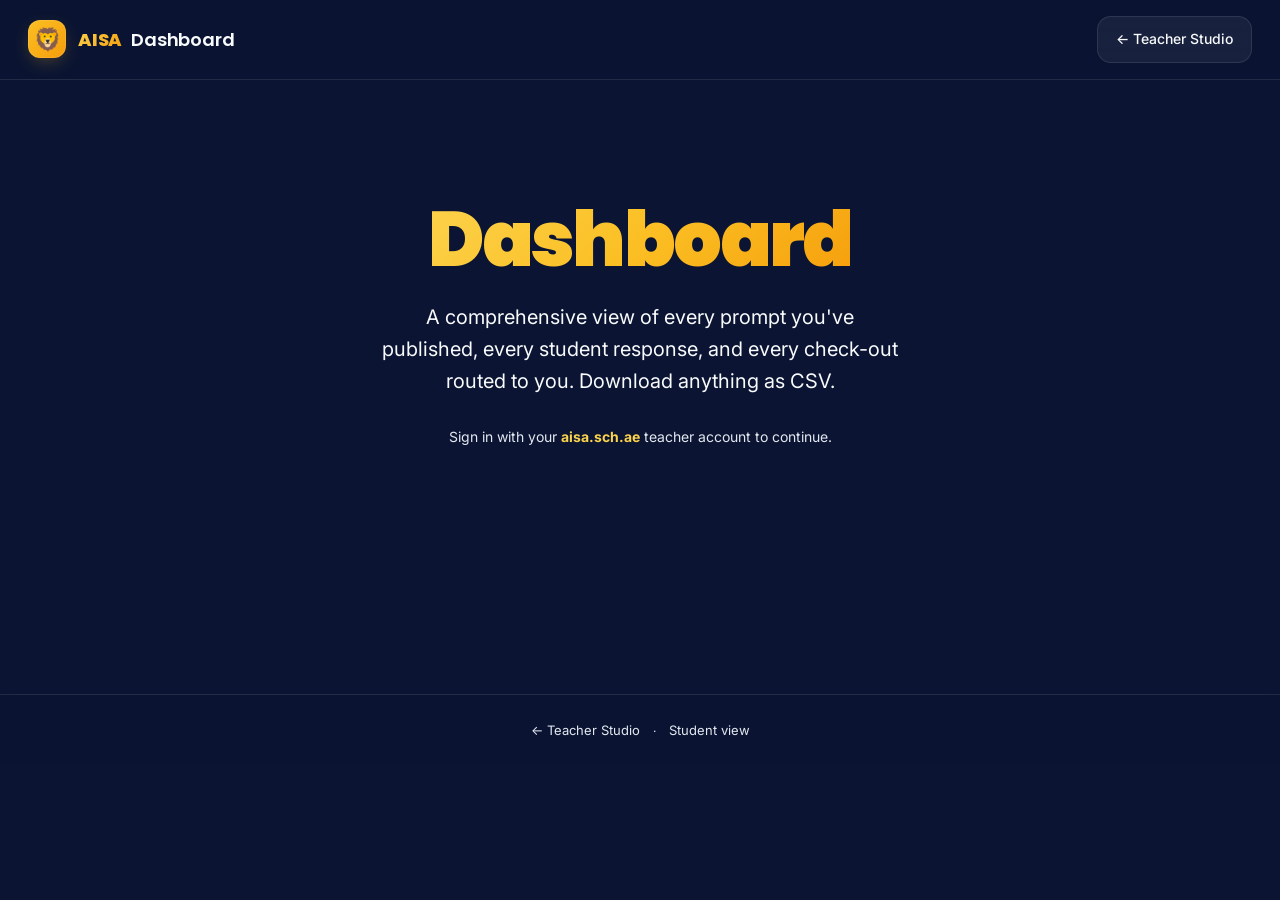
==== commit 155f8a10: "Deployment-readiness overhaul: PWA, accessibility, errors, polish This is a comprehensive ready-for-" ====
--- a/dashboard.html
+++ b/dashboard.html
@@ -2,21 +2,37 @@
 <html lang="en">
 <head>
   <meta charset="UTF-8" />
-  <meta name="viewport" content="width=device-width, initial-scale=1.0" />
+  <meta name="viewport" content="width=device-width, initial-scale=1.0, viewport-fit=cover" />
   <title>AISA Hub · Dashboard</title>
+  <meta name="description" content="A comprehensive teacher dashboard: every prompt you've published, every student response, every check-out, with CSV downloads." />
+  <meta name="theme-color" content="#0b1533" />
+  <meta name="apple-mobile-web-app-capable" content="yes" />
+  <meta name="apple-mobile-web-app-status-bar-style" content="black-translucent" />
+  <meta name="apple-mobile-web-app-title" content="AISA Hub" />
+  <meta name="color-scheme" content="dark light" />
+  <link rel="icon" type="image/svg+xml" href="favicon.svg" />
+  <link rel="apple-touch-icon" href="favicon.svg" />
+  <link rel="manifest" href="manifest.webmanifest" />
   <link rel="preconnect" href="https://fonts.googleapis.com" />
   <link rel="preconnect" href="https://fonts.gstatic.com" crossorigin />
   <link href="https://fonts.googleapis.com/css2?family=Inter:wght@400;500;600;700;800&family=Poppins:wght@400;600;700;800;900&family=JetBrains+Mono:wght@400;500&display=swap" rel="stylesheet" />
   <link rel="stylesheet" href="style.css" />
 </head>
 <body>
+  <a class="skip-link" href="#main">Skip to main content</a>
+  <noscript>
+    <div class="noscript-banner">
+      <strong>JavaScript is required.</strong><br />
+      The Dashboard needs JavaScript to fetch your data and run downloads.
+    </div>
+  </noscript>
   <div class="bg-blobs" aria-hidden="true">
     <div class="bg-blob b1"></div>
     <div class="bg-blob b2"></div>
     <div class="bg-blob b3"></div>
   </div>
 
-  <nav class="topbar">
+  <nav class="topbar" aria-label="Primary">
     <a href="index.html" class="brand">
       <span class="brand-mark" aria-hidden="true">🦁</span>
       <span class="brand-text">
@@ -37,7 +53,7 @@
     </div>
   </nav>
 
-  <main class="container container-wide">
+  <main class="container container-wide" id="main">
     <section id="signin-container" class="hero">
       <div class="hero-content">
         <h1 class="hero-title font-heading">
@@ -65,7 +81,19 @@
         <button type="button" class="btn btn-ghost" id="refresh-btn">Refresh</button>
       </header>
 
-      <section id="role-loading" class="role-loading">Loading...</section>
+      <section id="role-loading" class="role-loading" aria-live="polite" aria-busy="true">
+        <div class="skeleton-stack" aria-hidden="true">
+          <div class="skeleton skeleton-line medium"></div>
+          <div class="skeleton skeleton-line short"></div>
+        </div>
+        <div class="skeleton-grid" aria-hidden="true" style="margin-top: 20px;">
+          <div class="skeleton-card"></div>
+          <div class="skeleton-card"></div>
+          <div class="skeleton-card"></div>
+          <div class="skeleton-card"></div>
+        </div>
+        <span class="sr-only">Loading dashboard…</span>
+      </section>
 
       <section id="not-teacher" class="not-teacher" hidden>
         <h3 class="font-heading">No teacher access</h3>
--- a/style.css
+++ b/style.css
@@ -13,11 +13,11 @@
   --border: rgba(255, 255, 255, 0.10);
   --border-bright: rgba(255, 255, 255, 0.22);
 
-  /* Text — boosted for readability on dark navy */
-  --text: #f8fafc;
-  --text-secondary: rgba(241, 245, 249, 0.96);
-  --text-muted: rgba(203, 213, 225, 0.88);
-  --text-dim: rgba(148, 163, 184, 0.82);
+  /* Text — high-contrast for K-12 readability on dark navy */
+  --text: #ffffff;
+  --text-secondary: #f8fafc;
+  --text-muted: #e2e8f0;
+  --text-dim: #c5cdda;
 
   /* Brand accents (Learning Hub palette) */
   --blue: #3b82f6;
@@ -52,6 +52,172 @@
 }
 
 * { box-sizing: border-box; }
+
+/* Skip link — invisible until focused, lets keyboard users jump past the navbar. */
+.skip-link {
+  position: absolute;
+  left: 8px;
+  top: -100px;
+  z-index: 100;
+  padding: 12px 18px;
+  background: var(--amber);
+  color: #1a1a1a;
+  font-weight: 700;
+  text-decoration: none;
+  border-radius: 10px;
+  transition: top 0.18s ease;
+}
+.skip-link:focus { top: 8px; outline: 3px solid white; outline-offset: 2px; }
+
+.noscript-banner {
+  display: block;
+  margin: 40px auto;
+  max-width: 600px;
+  padding: 20px 24px;
+  background: rgba(244, 63, 94, 0.16);
+  border: 1px solid rgba(244, 63, 94, 0.42);
+  border-radius: 14px;
+  color: #fecdd3;
+  text-align: center;
+  font-size: 16px;
+  line-height: 1.6;
+}
+
+/* Screen-reader only utility */
+.sr-only {
+  position: absolute;
+  width: 1px;
+  height: 1px;
+  padding: 0;
+  margin: -1px;
+  overflow: hidden;
+  clip: rect(0, 0, 0, 0);
+  white-space: nowrap;
+  border: 0;
+}
+
+/* Honour user motion preferences — turns off entrance and ambient animations
+   for users who set "Reduce Motion" in their OS. */
+@media (prefers-reduced-motion: reduce) {
+  *, *::before, *::after {
+    animation-duration: 0.01ms !important;
+    animation-iteration-count: 1 !important;
+    transition-duration: 0.01ms !important;
+    scroll-behavior: auto !important;
+  }
+  .bg-blob { animation: none !important; }
+}
+
+/* Consistent visible focus indicator for everyone using a keyboard. */
+:focus-visible {
+  outline: 3px solid var(--amber-bright) !important;
+  outline-offset: 2px;
+  border-radius: 4px;
+}
+button:focus-visible,
+a:focus-visible {
+  outline-offset: 3px;
+}
+
+/* Loading skeletons — replace the bare "Loading..." text with a shimmering
+   placeholder so the page feels alive while data is fetched. */
+.skeleton {
+  background: linear-gradient(90deg,
+    rgba(255, 255, 255, 0.05) 0%,
+    rgba(255, 255, 255, 0.12) 50%,
+    rgba(255, 255, 255, 0.05) 100%);
+  background-size: 200% 100%;
+  animation: skeleton-shimmer 1.4s ease-in-out infinite;
+  border-radius: 12px;
+  display: block;
+}
+.skeleton-stack { display: flex; flex-direction: column; gap: 12px; }
+.skeleton-line { height: 18px; }
+.skeleton-line.short { width: 40%; }
+.skeleton-line.medium { width: 70%; }
+.skeleton-line.long { width: 100%; }
+.skeleton-card {
+  height: 120px;
+  border: 1px solid var(--border);
+  background: linear-gradient(90deg,
+    rgba(255, 255, 255, 0.04) 0%,
+    rgba(255, 255, 255, 0.08) 50%,
+    rgba(255, 255, 255, 0.04) 100%);
+  background-size: 200% 100%;
+  animation: skeleton-shimmer 1.4s ease-in-out infinite;
+  border-radius: 16px;
+}
+.skeleton-grid {
+  display: grid;
+  gap: 14px;
+  grid-template-columns: repeat(auto-fit, minmax(200px, 1fr));
+}
+@keyframes skeleton-shimmer {
+  0%   { background-position: 200% 0; }
+  100% { background-position: -200% 0; }
+}
+@media (prefers-reduced-motion: reduce) {
+  .skeleton, .skeleton-card { animation: none !important; opacity: 0.6; }
+}
+
+/* Empty states — friendly cards instead of plain text */
+.empty-state {
+  text-align: center;
+  padding: 48px 24px;
+  background: rgba(255, 255, 255, 0.03);
+  border: 1px dashed var(--border-bright);
+  border-radius: 18px;
+}
+.empty-state .empty-icon { font-size: 56px; display: block; margin-bottom: 14px; opacity: 0.9; }
+.empty-state h3 { font-family: var(--font-heading); font-size: 20px; margin: 0 0 8px; color: white; }
+.empty-state p { margin: 0; color: var(--text-muted); font-size: 16px; }
+
+/* Inline alerts (errors, warnings, info) */
+.alert {
+  display: flex;
+  align-items: flex-start;
+  gap: 12px;
+  padding: 14px 18px;
+  border-radius: 14px;
+  border: 1px solid var(--border);
+  background: rgba(255, 255, 255, 0.04);
+  margin: 12px 0;
+  font-size: 15px;
+  line-height: 1.5;
+}
+.alert .alert-icon { font-size: 20px; line-height: 1; }
+.alert.alert-error {
+  background: rgba(244, 63, 94, 0.12);
+  border-color: rgba(244, 63, 94, 0.40);
+  color: #fda4af;
+}
+.alert.alert-info {
+  background: rgba(99, 102, 241, 0.10);
+  border-color: rgba(99, 102, 241, 0.30);
+  color: var(--text);
+}
+
+/* Print styles — clean monochrome export when teachers print a dashboard */
+@media print {
+  body { background: white !important; color: black !important; }
+  .bg-blobs, .topbar, .page-footer, .skip-link,
+  #flagged-btn, #checkouts-btn, #assignments-btn,
+  .flagged-panel, .assignments-panel, .checkouts-panel,
+  .download-row, button.refresh-btn, #refresh-btn { display: none !important; }
+  .panel, .stat-card { box-shadow: none !important; border: 1px solid #ccc !important; background: white !important; color: black !important; break-inside: avoid; }
+  .stat-card .stat-value, .stat-card .stat-value-big,
+  .gradient-amber, .hero-level-emoji,
+  .stat-card.stat-vivid.stat-indigo .stat-value-big,
+  .stat-card.stat-vivid.stat-amber .stat-value-big,
+  .stat-card.stat-vivid.stat-cyan .stat-value-big,
+  .stat-card.stat-vivid.stat-rose .stat-value-big,
+  .stat-card.stat-vivid.stat-violet .stat-value-big {
+    background: none !important;
+    -webkit-text-fill-color: black !important;
+    color: black !important;
+  }
+  a { color: black !important; text-decoration: underline; }
+}
 
 html, body {
   margin: 0;
@@ -62,10 +228,13 @@
   min-height: 100vh;
   -webkit-font-smoothing: antialiased;
   -moz-osx-font-smoothing: grayscale;
-  font-size: 15px;
-  line-height: 1.6;
-  letter-spacing: -0.005em;
-}
+  font-size: 17px;
+  line-height: 1.75;
+}
+.small { font-size: 14px; line-height: 1.5; }
+.muted { color: var(--text-muted); }
+p { margin: 0 0 10px; }
+h1, h2, h3, h4 { letter-spacing: -0.02em; line-height: 1.25; }
 p { margin: 0 0 8px; }
 h1, h2, h3, h4 { letter-spacing: -0.02em; }
 
@@ -197,11 +366,12 @@
   display: inline-flex;
   align-items: center;
   gap: 10px;
-  padding: 7px 14px;
+  padding: 9px 16px;
   border-radius: 999px;
-  background: rgba(255, 255, 255, 0.07);
-  border: 1px solid var(--border);
-  font-size: 13px;
+  background: rgba(255, 255, 255, 0.08);
+  border: 1px solid var(--border);
+  font-size: 14px;
+  font-weight: 500;
 }
 .user-chip .user-dot {
   width: 8px;
@@ -966,13 +1136,14 @@
   display: inline-flex;
   align-items: center;
   justify-content: center;
-  gap: 8px;
-  padding: 11px 20px;
-  border-radius: 12px;
+  gap: 10px;
+  padding: 13px 24px;
+  border-radius: 14px;
   border: none;
   font-family: inherit;
-  font-size: 14px;
+  font-size: 16px;
   font-weight: 600;
+  min-height: 44px;
   cursor: pointer;
   transition: all 0.2s ease;
   text-decoration: none;
@@ -1004,13 +1175,15 @@
 }
 
 .btn-ghost {
-  background: rgba(255, 255, 255, 0.05);
-  color: var(--text-muted);
-  border: 1px solid var(--border);
-  padding: 8px 14px;
-  font-size: 13px;
-}
-.btn-ghost:hover { color: var(--text); border-color: var(--border-bright); background: rgba(255, 255, 255, 0.10); }
+  background: rgba(255, 255, 255, 0.06);
+  color: var(--text-secondary);
+  border: 1px solid var(--border);
+  padding: 10px 18px;
+  font-size: 14px;
+  font-weight: 500;
+  min-height: 40px;
+}
+.btn-ghost:hover { color: var(--text); border-color: var(--border-bright); background: rgba(255, 255, 255, 0.12); }
 
 .btn-success {
   background: rgba(16, 185, 129, 0.15);
@@ -1032,10 +1205,11 @@
   color: var(--indigo-bright);
   cursor: pointer;
   font-family: inherit;
-  font-size: 13px;
-  padding: 6px 0;
+  font-size: 15px;
+  padding: 8px 0;
   font-weight: 600;
   transition: color 0.15s;
+  min-height: 36px;
 }
 .link-btn:hover { color: white; }
 .link-btn:disabled { opacity: 0.6; cursor: not-allowed; }
@@ -1064,11 +1238,11 @@
 
 .hero-title {
   font-family: var(--font-heading);
-  font-size: clamp(40px, 7vw, 64px);
+  font-size: clamp(46px, 7.5vw, 76px);
   font-weight: 900;
   letter-spacing: -0.035em;
-  line-height: 1.02;
-  margin: 0 0 18px;
+  line-height: 1.05;
+  margin: 0 0 22px;
 }
 .hero-title .gradient-amber {
   background: linear-gradient(135deg, var(--amber-bright), var(--amber), var(--amber-deep));
@@ -1078,9 +1252,9 @@
 }
 
 .hero-subtitle {
-  font-size: 18px;
+  font-size: 20px;
   color: var(--text-secondary);
-  line-height: 1.55;
+  line-height: 1.6;
   margin: 0 auto 28px;
   max-width: 520px;
 }
@@ -1171,21 +1345,21 @@
 }
 .page-title {
   font-family: var(--font-heading);
-  font-size: 34px;
+  font-size: 44px;
   font-weight: 800;
   letter-spacing: -0.028em;
-  margin: 0 0 8px;
+  margin: 0 0 10px;
   color: white;
-  line-height: 1.15;
-}
-.page-subtitle { color: var(--text-muted); margin: 0; font-size: 15px; line-height: 1.5; }
+  line-height: 1.1;
+}
+.page-subtitle { color: var(--text-muted); margin: 0; font-size: 18px; line-height: 1.6; }
 
 .status-line {
   color: var(--text-muted);
-  font-size: 13px;
+  font-size: 15px;
   min-height: 1.2em;
   margin: 0 0 20px;
-  font-family: var(--font-mono);
+  font-weight: 500;
 }
 
 /* ============================================================
@@ -1643,10 +1817,10 @@
 
 .prompt-card h3 {
   font-family: var(--font-heading);
-  font-size: 20px;
+  font-size: 24px;
   font-weight: 700;
   letter-spacing: -0.015em;
-  margin: 0 0 10px;
+  margin: 0 0 12px;
   color: white;
   line-height: 1.3;
 }
@@ -1654,13 +1828,13 @@
   color: var(--text-secondary);
   white-space: pre-wrap;
   margin: 0 0 14px;
-  line-height: 1.65;
-  font-size: 15px;
+  line-height: 1.75;
+  font-size: 17px;
 }
 .prompt-card .prompt-teacher,
 .prompt-card .prompt-time { font-family: var(--font-mono); color: var(--text-dim); }
 
-.prompt-card .muted, .prompt-card .small { color: var(--text-muted); font-size: 12px; }
+.prompt-card .muted, .prompt-card .small { color: var(--text-muted); font-size: 14px; }
 
 /* ============================================================
    Student response form
@@ -1673,11 +1847,9 @@
 }
 .response-form label {
   display: block;
-  font-size: 11px;
-  font-weight: 700;
-  color: var(--text-muted);
-  text-transform: uppercase;
-  letter-spacing: 0.12em;
+  font-size: 15px;
+  font-weight: 600;
+  color: var(--text-secondary);
   margin-bottom: 0;
 }
 .response-form textarea,
@@ -1685,13 +1857,15 @@
 .panel-form textarea {
   display: block;
   width: 100%;
-  margin-top: 8px;
-  padding: 12px 14px;
+  margin-top: 10px;
+  padding: 14px 16px;
   background: rgba(255, 255, 255, 0.05);
   border: 1px solid var(--border);
   border-radius: 12px;
   color: var(--text);
   font: inherit;
+  font-size: 16px;
+  line-height: 1.6;
   resize: vertical;
   transition: border-color 0.15s, box-shadow 0.15s, background 0.15s;
 }
@@ -1739,9 +1913,9 @@
 }
 .response-bubble .response-time {
   margin: 0;
-  color: var(--text-dim);
-  font-family: var(--font-mono);
-  font-size: 11px;
+  color: var(--text-muted);
+  font-size: 13px;
+  font-weight: 500;
 }
 
 /* AI feedback (amber) */
@@ -1819,7 +1993,23 @@
   background: linear-gradient(135deg, rgba(255, 255, 255, 0.04), rgba(255, 255, 255, 0.01));
   border: 1px solid var(--border);
   border-radius: 18px;
-  padding: 24px;
+  padding: 28px 30px;
+  margin-bottom: 20px;
+}
+.panel-title {
+  font-family: var(--font-heading);
+  font-size: 24px;
+  font-weight: 700;
+  letter-spacing: -0.015em;
+  margin: 0 0 8px;
+  color: white;
+  line-height: 1.25;
+}
+.panel-subtitle {
+  color: var(--text-muted);
+  margin: 0;
+  font-size: 16px;
+  line-height: 1.6;
 }
 .panel-header { margin-bottom: 20px; }
 .panel-title {
@@ -1834,12 +2024,10 @@
 
 .panel-form label {
   display: block;
-  font-size: 11px;
-  font-weight: 700;
-  color: var(--text-muted);
-  text-transform: uppercase;
-  letter-spacing: 0.12em;
-  margin-bottom: 16px;
+  font-size: 15px;
+  font-weight: 600;
+  color: var(--text-secondary);
+  margin-bottom: 18px;
 }
 
 .prompt-actions {
@@ -1857,9 +2045,9 @@
 }
 .responses-status {
   color: var(--text-muted);
-  font-size: 13px;
+  font-size: 15px;
   margin: 0 0 12px;
-  font-family: var(--font-mono);
+  font-weight: 500;
 }
 
 .teacher-response-card {
@@ -1886,7 +2074,7 @@
   line-height: 1.55;
   white-space: pre-wrap;
 }
-.teacher-response-card .submission-time { font-family: var(--font-mono); font-size: 12px; }
+.teacher-response-card .submission-time { font-size: 14px; color: var(--text-muted); }
 
 .flag-banner {
   display: inline-block;
@@ -2126,22 +2314,22 @@
 .prompt-meta {
   display: flex;
   flex-wrap: wrap;
-  gap: 14px;
-  margin-bottom: 12px;
+  gap: 16px 22px;
+  margin-bottom: 14px;
+  font-size: 14px;
+  color: var(--text-muted);
+}
+.meta-item { display: inline-flex; align-items: baseline; gap: 8px; }
+.meta-label {
   font-size: 12px;
-  color: var(--text-muted);
-}
-.meta-item { display: inline-flex; align-items: center; gap: 6px; }
-.meta-label {
-  font-size: 10px;
-  text-transform: uppercase;
-  letter-spacing: 0.12em;
   font-weight: 700;
   color: var(--text-dim);
 }
-.prompt-teacher, .prompt-time, .prompt-audience, .prompt-closes { font-family: var(--font-mono); }
+.prompt-teacher, .prompt-audience { color: var(--text-secondary); font-weight: 500; }
+.prompt-time, .prompt-closes { color: var(--text-secondary); font-weight: 500; }
 .closes-meta.closed { color: #fda4af; }
-.closes-meta.closed .closes-label { color: #fda4af; }
+.closes-meta.closed .closes-label,
+.closes-meta.closed .prompt-closes { color: #fda4af; }
 
 .closed-banner {
   background: rgba(244, 63, 94, 0.10);
@@ -2380,7 +2568,565 @@
 }
 
 /* ============================================================
-   Dashboard
+   Student progress dashboard — game-friendly visuals
+   ============================================================ */
+
+.progress-header { align-items: flex-end; }
+.hello-line { margin: 0 0 4px; }
+
+/* Level hero */
+.level-hero {
+  display: grid;
+  grid-template-columns: auto 1fr;
+  gap: 24px;
+  align-items: center;
+  margin-bottom: 24px;
+  padding: 28px 30px;
+  background: linear-gradient(135deg, rgba(99, 102, 241, 0.18), rgba(168, 85, 247, 0.12));
+  border: 1px solid rgba(168, 85, 247, 0.30);
+  border-radius: 22px;
+  position: relative;
+  overflow: hidden;
+  animation: fade-up 0.5s ease backwards;
+}
+.level-hero::after {
+  content: '';
+  position: absolute;
+  inset: 0;
+  background:
+    radial-gradient(circle at 80% -20%, rgba(168, 85, 247, 0.30), transparent 60%),
+    radial-gradient(circle at -10% 120%, rgba(34, 211, 238, 0.20), transparent 60%);
+  pointer-events: none;
+}
+.level-hero > * { position: relative; z-index: 1; }
+.level-hero.tone-green { border-color: rgba(16, 185, 129, 0.42); }
+.level-hero.tone-pink  { border-color: rgba(236, 72, 153, 0.42); }
+.level-hero.tone-cyan  { border-color: rgba(34, 211, 238, 0.42); }
+.level-hero.tone-indigo { border-color: rgba(99, 102, 241, 0.42); }
+.level-hero.tone-violet { border-color: rgba(168, 85, 247, 0.42); }
+.level-hero.tone-amber { border-color: rgba(245, 158, 11, 0.42); }
+.level-hero.tone-gold  { border-color: #fbbf24; box-shadow: 0 0 60px -10px rgba(251, 191, 36, 0.4); }
+
+.hero-avatar {
+  position: relative;
+  width: 96px;
+  height: 96px;
+  border-radius: 50%;
+  background: linear-gradient(135deg, var(--indigo), var(--violet));
+  display: inline-flex;
+  align-items: center;
+  justify-content: center;
+  box-shadow: 0 12px 32px -10px rgba(168, 85, 247, 0.6),
+              inset 0 0 0 4px rgba(255, 255, 255, 0.10);
+  font-family: var(--font-heading);
+  font-weight: 800;
+  font-size: 36px;
+  color: white;
+  flex-shrink: 0;
+}
+.hero-avatar-level {
+  position: absolute;
+  bottom: -6px;
+  right: -6px;
+  width: 32px;
+  height: 32px;
+  border-radius: 50%;
+  background: linear-gradient(135deg, var(--amber), var(--amber-deep));
+  color: #1a1a1a;
+  font-family: var(--font-heading);
+  font-weight: 900;
+  font-size: 14px;
+  display: inline-flex;
+  align-items: center;
+  justify-content: center;
+  border: 3px solid var(--navy-deep);
+  box-shadow: 0 4px 12px -2px rgba(245, 158, 11, 0.6);
+}
+
+.hero-level-info { min-width: 0; }
+.hero-level-eyebrow {
+  margin: 0 0 4px;
+  font-size: 11px;
+  font-weight: 800;
+  letter-spacing: 0.16em;
+  text-transform: uppercase;
+  color: var(--text-muted);
+}
+.hero-level-name {
+  display: flex;
+  align-items: center;
+  gap: 12px;
+  margin: 0 0 14px;
+  font-size: 32px;
+  font-weight: 800;
+  letter-spacing: -0.02em;
+  color: white;
+}
+.hero-level-emoji { font-size: 36px; line-height: 1; }
+.hero-xp-bar {
+  height: 12px;
+  background: rgba(255, 255, 255, 0.08);
+  border-radius: 999px;
+  overflow: hidden;
+  margin-bottom: 8px;
+  box-shadow: inset 0 0 0 1px rgba(255, 255, 255, 0.06);
+}
+.hero-xp-fill {
+  height: 100%;
+  background: linear-gradient(90deg, var(--indigo), var(--violet), var(--cyan));
+  border-radius: 999px;
+  transition: width 0.8s cubic-bezier(0.4, 0, 0.2, 1);
+}
+.hero-xp-meta { margin: 0 0 14px; font-size: 14px; }
+.hero-snapshot {
+  display: flex;
+  flex-wrap: wrap;
+  gap: 10px;
+  margin: 0;
+}
+.hero-chip {
+  display: inline-flex;
+  align-items: center;
+  gap: 6px;
+  padding: 6px 14px;
+  border-radius: 999px;
+  background: rgba(255, 255, 255, 0.08);
+  border: 1px solid rgba(255, 255, 255, 0.12);
+  font-size: 14px;
+  font-weight: 500;
+}
+.hero-chip strong { color: white; font-weight: 800; }
+
+@media (max-width: 640px) {
+  .level-hero { grid-template-columns: 1fr; text-align: center; padding: 22px; }
+  .hero-avatar { margin: 0 auto; width: 80px; height: 80px; font-size: 30px; }
+  .hero-level-name { justify-content: center; font-size: 26px; }
+  .hero-snapshot { justify-content: center; }
+}
+
+/* Vivid stat cards */
+.stat-card.stat-vivid {
+  padding: 20px 22px;
+  background: linear-gradient(180deg, rgba(255, 255, 255, 0.06), rgba(255, 255, 255, 0.02));
+}
+.stat-card.stat-vivid .stat-top {
+  display: flex;
+  align-items: center;
+  justify-content: space-between;
+  margin-bottom: 6px;
+}
+.stat-card.stat-vivid .stat-label {
+  font-size: 11px;
+  font-weight: 800;
+  letter-spacing: 0.14em;
+  text-transform: uppercase;
+  color: var(--text-muted);
+  margin: 0;
+}
+.stat-card.stat-vivid .stat-icon {
+  font-size: 22px;
+  line-height: 1;
+}
+.stat-card.stat-vivid .stat-value-big {
+  font-family: var(--font-heading);
+  font-size: 46px;
+  font-weight: 800;
+  letter-spacing: -0.03em;
+  line-height: 1;
+  margin: 8px 0 6px;
+}
+.stat-card.stat-vivid.stat-indigo .stat-value-big {
+  background: linear-gradient(135deg, var(--indigo-bright), var(--violet));
+  -webkit-background-clip: text;
+  background-clip: text;
+  -webkit-text-fill-color: transparent;
+}
+.stat-card.stat-vivid.stat-amber .stat-value-big {
+  background: linear-gradient(135deg, var(--amber-bright), var(--amber-deep));
+  -webkit-background-clip: text;
+  background-clip: text;
+  -webkit-text-fill-color: transparent;
+}
+.stat-card.stat-vivid.stat-cyan .stat-value-big {
+  background: linear-gradient(135deg, #67e8f9, var(--cyan));
+  -webkit-background-clip: text;
+  background-clip: text;
+  -webkit-text-fill-color: transparent;
+}
+.stat-card.stat-vivid.stat-rose .stat-value-big {
+  background: linear-gradient(135deg, #fda4af, var(--rose));
+  -webkit-background-clip: text;
+  background-clip: text;
+  -webkit-text-fill-color: transparent;
+}
+.stat-card.stat-vivid.stat-violet .stat-value-big {
+  background: linear-gradient(135deg, #d8b4fe, var(--violet));
+  -webkit-background-clip: text;
+  background-clip: text;
+  -webkit-text-fill-color: transparent;
+}
+.stat-card.stat-vivid .stat-sub {
+  margin: 0;
+  font-size: 13px;
+  color: var(--text-muted);
+}
+
+/* Trophy-style achievement badges */
+.achievements-grid {
+  display: grid;
+  grid-template-columns: repeat(auto-fill, minmax(160px, 1fr));
+  gap: 16px;
+}
+.badge-card {
+  display: flex;
+  flex-direction: column;
+  align-items: center;
+  text-align: center;
+  gap: 10px;
+  padding: 18px 14px 16px;
+  background: rgba(255, 255, 255, 0.04);
+  border: 1px solid var(--border);
+  border-radius: 16px;
+  transition: transform 0.25s, box-shadow 0.25s, border-color 0.25s;
+  animation: fade-up 0.4s ease backwards;
+}
+.badge-card.earned:hover {
+  transform: translateY(-4px);
+  box-shadow: 0 18px 36px -16px rgba(0, 0, 0, 0.6);
+}
+.badge-card.locked { opacity: 0.55; filter: grayscale(0.45); }
+
+.badge-medal {
+  position: relative;
+  width: 88px;
+  height: 88px;
+  border-radius: 50%;
+  display: inline-flex;
+  align-items: center;
+  justify-content: center;
+  background: rgba(255, 255, 255, 0.05);
+  border: 2px solid var(--border);
+}
+.badge-card.earned .badge-medal {
+  background: linear-gradient(135deg, rgba(99, 102, 241, 0.30), rgba(168, 85, 247, 0.20));
+  border-color: rgba(168, 85, 247, 0.50);
+  box-shadow: 0 0 28px -6px rgba(168, 85, 247, 0.50);
+}
+.badge-card.tone-cyan.earned   .badge-medal { background: linear-gradient(135deg, rgba(34, 211, 238, 0.30), rgba(99, 102, 241, 0.20)); border-color: rgba(34, 211, 238, 0.55); box-shadow: 0 0 28px -6px rgba(34, 211, 238, 0.55); }
+.badge-card.tone-green.earned  .badge-medal { background: linear-gradient(135deg, rgba(16, 185, 129, 0.30), rgba(34, 211, 238, 0.20)); border-color: rgba(16, 185, 129, 0.55); box-shadow: 0 0 28px -6px rgba(16, 185, 129, 0.55); }
+.badge-card.tone-amber.earned  .badge-medal { background: linear-gradient(135deg, rgba(245, 158, 11, 0.32), rgba(244, 63, 94, 0.16)); border-color: rgba(245, 158, 11, 0.55); box-shadow: 0 0 28px -6px rgba(245, 158, 11, 0.55); }
+.badge-card.tone-rose.earned   .badge-medal { background: linear-gradient(135deg, rgba(244, 63, 94, 0.30), rgba(168, 85, 247, 0.18)); border-color: rgba(244, 63, 94, 0.55); box-shadow: 0 0 28px -6px rgba(244, 63, 94, 0.55); }
+.badge-card.tone-violet.earned .badge-medal { background: linear-gradient(135deg, rgba(168, 85, 247, 0.32), rgba(99, 102, 241, 0.18)); border-color: rgba(168, 85, 247, 0.55); box-shadow: 0 0 28px -6px rgba(168, 85, 247, 0.55); }
+.badge-card.tone-indigo.earned .badge-medal { background: linear-gradient(135deg, rgba(99, 102, 241, 0.32), rgba(34, 211, 238, 0.18)); border-color: rgba(99, 102, 241, 0.55); box-shadow: 0 0 28px -6px rgba(99, 102, 241, 0.55); }
+
+.badge-disc {
+  width: 70px;
+  height: 70px;
+  border-radius: 50%;
+  background: rgba(0, 0, 0, 0.25);
+  display: inline-flex;
+  align-items: center;
+  justify-content: center;
+  border: 1px solid rgba(255, 255, 255, 0.08);
+}
+.badge-emoji { font-size: 38px; line-height: 1; }
+.badge-lock {
+  position: absolute;
+  bottom: -4px;
+  right: -4px;
+  width: 28px;
+  height: 28px;
+  border-radius: 50%;
+  background: var(--navy-deep);
+  border: 2px solid var(--border);
+  display: none;
+  align-items: center;
+  justify-content: center;
+  font-size: 13px;
+}
+.badge-card.locked .badge-lock { display: inline-flex; }
+.badge-chip {
+  position: absolute;
+  bottom: -10px;
+  left: 50%;
+  transform: translateX(-50%);
+  font-size: 9px;
+  font-weight: 900;
+  letter-spacing: 0.12em;
+  text-transform: uppercase;
+  padding: 4px 10px;
+  border-radius: 999px;
+  background: linear-gradient(135deg, var(--amber), var(--amber-deep));
+  color: #1a1a1a;
+  white-space: nowrap;
+  box-shadow: 0 4px 10px -4px rgba(245, 158, 11, 0.7);
+}
+
+.badge-name {
+  margin: 4px 0 2px;
+  font-size: 15px;
+  font-weight: 700;
+  color: white;
+}
+.badge-desc { margin: 0; line-height: 1.4; }
+
+/* Check-out summary */
+.checkout-stat-row {
+  display: grid;
+  grid-template-columns: repeat(auto-fit, minmax(140px, 1fr));
+  gap: 12px;
+  margin-bottom: 20px;
+}
+.checkout-stat {
+  padding: 14px 16px;
+  background: rgba(34, 211, 238, 0.08);
+  border: 1px solid rgba(34, 211, 238, 0.22);
+  border-radius: 12px;
+}
+.checkout-stat-label {
+  margin: 0 0 4px;
+  font-size: 11px;
+  font-weight: 800;
+  text-transform: uppercase;
+  letter-spacing: 0.14em;
+  color: #67e8f9;
+}
+.checkout-stat-value {
+  margin: 0;
+  font-family: var(--font-heading);
+  font-size: 26px;
+  font-weight: 800;
+  color: white;
+}
+.rank-value { color: var(--amber-bright); }
+
+.checkout-section-label {
+  margin: 0 0 10px;
+  font-size: 11px;
+  font-weight: 800;
+  text-transform: uppercase;
+  letter-spacing: 0.14em;
+  color: var(--text-muted);
+}
+.dest-chips { display: flex; flex-wrap: wrap; gap: 8px; }
+.dest-chip {
+  display: inline-flex;
+  align-items: center;
+  gap: 8px;
+  padding: 8px 14px;
+  background: rgba(255, 255, 255, 0.06);
+  border: 1px solid var(--border);
+  border-radius: 999px;
+  font-size: 14px;
+}
+.dest-chip-emoji { font-size: 18px; }
+.dest-chip-label { color: white; font-weight: 600; }
+.dest-chip-count { color: var(--text-muted); }
+
+/* Leaderboard */
+.leaderboard { display: flex; flex-direction: column; gap: 8px; }
+.lb-row {
+  display: grid;
+  grid-template-columns: 60px 1fr auto auto;
+  align-items: center;
+  gap: 14px;
+  padding: 12px 16px;
+  background: rgba(255, 255, 255, 0.04);
+  border: 1px solid var(--border);
+  border-radius: 12px;
+  font-size: 15px;
+}
+.lb-row.is-podium {
+  background: linear-gradient(135deg, rgba(245, 158, 11, 0.10), rgba(255, 255, 255, 0.03));
+  border-color: rgba(245, 158, 11, 0.32);
+}
+.lb-row.is-me {
+  background: linear-gradient(135deg, rgba(99, 102, 241, 0.18), rgba(168, 85, 247, 0.08));
+  border-color: rgba(129, 140, 248, 0.50);
+  box-shadow: 0 0 0 2px rgba(129, 140, 248, 0.18);
+}
+.lb-row.lb-below { margin-top: 12px; }
+.lb-rank {
+  font-family: var(--font-heading);
+  font-weight: 800;
+  font-size: 22px;
+  text-align: center;
+}
+.lb-row.is-podium .lb-rank { font-size: 28px; }
+.lb-name { font-weight: 700; color: white; }
+.lb-trips { font-family: var(--font-mono); }
+.lb-time {
+  font-family: var(--font-mono);
+  font-weight: 700;
+  color: var(--text);
+}
+
+@media (max-width: 640px) {
+  .lb-row { grid-template-columns: 50px 1fr auto; }
+  .lb-trips { display: none; }
+}
+
+/* Heatmap */
+.heatmap-wrap { display: flex; flex-direction: column; gap: 14px; align-items: flex-start; }
+.heatmap {
+  display: flex;
+  gap: 6px;
+  padding: 2px;
+}
+.heat-col { display: flex; flex-direction: column; gap: 6px; }
+.heatmap-cell {
+  display: block;
+  width: 18px;
+  height: 18px;
+  border-radius: 4px;
+  background: rgba(255, 255, 255, 0.05);
+  border: 1px solid rgba(255, 255, 255, 0.06);
+  transition: transform 0.15s;
+}
+.heatmap-cell:hover { transform: scale(1.2); border-color: rgba(255, 255, 255, 0.20); }
+.heatmap-cell.l0 { background: rgba(255, 255, 255, 0.05); }
+.heatmap-cell.l1 { background: rgba(99, 102, 241, 0.30); border-color: rgba(99, 102, 241, 0.40); }
+.heatmap-cell.l2 { background: rgba(99, 102, 241, 0.55); border-color: rgba(99, 102, 241, 0.60); }
+.heatmap-cell.l3 { background: rgba(129, 140, 248, 0.80); border-color: rgba(129, 140, 248, 0.85); }
+.heatmap-cell.l4 { background: linear-gradient(135deg, var(--indigo), var(--violet)); border-color: var(--violet); box-shadow: 0 0 8px rgba(168, 85, 247, 0.6); }
+
+.heatmap-legend {
+  display: flex;
+  align-items: center;
+  gap: 6px;
+  font-size: 12px;
+}
+.heatmap-cell.legend { width: 14px; height: 14px; }
+
+@media (max-width: 640px) {
+  .heatmap-cell { width: 14px; height: 14px; }
+  .heatmap { gap: 4px; }
+  .heat-col { gap: 4px; }
+}
+
+/* Achievements */
+.achievements-grid {
+  display: grid;
+  grid-template-columns: repeat(auto-fit, minmax(240px, 1fr));
+  gap: 12px;
+}
+.achievement-card {
+  display: flex;
+  align-items: center;
+  gap: 14px;
+  padding: 14px 16px;
+  background: rgba(255, 255, 255, 0.04);
+  border: 1px solid var(--border);
+  border-radius: 14px;
+  transition: all 0.2s;
+}
+.achievement-card.earned {
+  background: linear-gradient(135deg, rgba(99, 102, 241, 0.18), rgba(168, 85, 247, 0.08));
+  border-color: rgba(168, 85, 247, 0.40);
+}
+.achievement-card.locked { opacity: 0.55; }
+.achievement-card.earned:hover {
+  transform: translateY(-2px);
+  box-shadow: 0 14px 30px -12px rgba(168, 85, 247, 0.5);
+}
+.achievement-emoji {
+  width: 44px;
+  height: 44px;
+  border-radius: 12px;
+  display: inline-flex;
+  align-items: center;
+  justify-content: center;
+  font-size: 24px;
+  background: rgba(255, 255, 255, 0.06);
+  border: 1px solid var(--border);
+  flex-shrink: 0;
+}
+.achievement-card.earned .achievement-emoji {
+  background: linear-gradient(135deg, var(--indigo), var(--violet));
+  border-color: var(--violet);
+  box-shadow: 0 6px 16px -6px rgba(168, 85, 247, 0.5);
+}
+.achievement-text { flex: 1; min-width: 0; }
+.achievement-label { font-weight: 700; font-size: 14px; margin: 0; color: var(--text); }
+.achievement-desc { margin: 2px 0 0; line-height: 1.4; }
+.achievement-status {
+  font-size: 10px;
+  font-weight: 800;
+  text-transform: uppercase;
+  letter-spacing: 0.12em;
+  padding: 4px 10px;
+  border-radius: 999px;
+  background: rgba(255, 255, 255, 0.06);
+  border: 1px solid var(--border);
+  color: var(--text-muted);
+  white-space: nowrap;
+}
+.achievement-card.earned .achievement-status {
+  background: rgba(168, 85, 247, 0.20);
+  border-color: rgba(168, 85, 247, 0.40);
+  color: #d8b4fe;
+}
+
+/* Feedback stack */
+.feedback-stack { display: flex; flex-direction: column; gap: 12px; }
+.feedback-card {
+  background: linear-gradient(180deg, rgba(245, 158, 11, 0.10), rgba(245, 158, 11, 0.02));
+  border: 1px solid rgba(245, 158, 11, 0.30);
+  border-radius: 14px;
+  padding: 14px 16px;
+}
+.feedback-meta { margin: 0 0 6px; }
+.feedback-meta .feedback-on { color: white; }
+.feedback-time { font-family: var(--font-mono); }
+.feedback-body { margin: 0; line-height: 1.6; white-space: pre-wrap; color: var(--text); }
+
+/* Per-prompt progress list */
+.prompt-progress-list { display: flex; flex-direction: column; gap: 8px; }
+.progress-row {
+  display: grid;
+  grid-template-columns: 36px 1fr auto;
+  align-items: center;
+  gap: 14px;
+  padding: 12px 14px;
+  background: rgba(255, 255, 255, 0.04);
+  border: 1px solid var(--border);
+  border-radius: 12px;
+}
+.progress-row.completed { opacity: 0.65; }
+.progress-row.completed .progress-title { text-decoration: line-through; color: var(--text-muted); }
+.progress-check {
+  display: inline-flex;
+  align-items: center;
+  justify-content: center;
+  width: 28px;
+  height: 28px;
+  border-radius: 50%;
+  background: rgba(255, 255, 255, 0.04);
+  border: 1.5px solid var(--border);
+  color: var(--text-muted);
+  font-weight: 700;
+}
+.progress-row.completed .progress-check {
+  background: var(--emerald);
+  border-color: var(--emerald);
+  color: white;
+}
+.progress-info { min-width: 0; }
+.progress-title { margin: 0; font-size: 14px; font-weight: 600; }
+.progress-meta { display: flex; align-items: center; gap: 6px; margin: 4px 0 0; flex-wrap: wrap; }
+.progress-meta .dot { color: var(--text-dim); }
+.progress-teacher { font-family: var(--font-mono); }
+.progress-counts { text-align: right; }
+.progress-count { margin: 0; font-size: 13px; font-weight: 600; color: var(--text); }
+.progress-last { margin: 2px 0 0; font-family: var(--font-mono); }
+
+@media (max-width: 640px) {
+  .progress-row { grid-template-columns: 30px 1fr; }
+  .progress-counts { grid-column: 1 / -1; text-align: left; padding-left: 44px; }
+}
+
+/* ============================================================
+   Dashboard (teacher)
    ============================================================ */
 
 .stats-grid {
@@ -2484,31 +3230,31 @@
 .data-table {
   width: 100%;
   border-collapse: collapse;
-  font-size: 13px;
+  font-size: 15px;
   margin-top: 4px;
 }
 .data-table th {
   text-align: left;
-  font-size: 10px;
+  font-size: 12px;
   font-weight: 800;
-  letter-spacing: 0.14em;
+  letter-spacing: 0.12em;
   text-transform: uppercase;
   color: var(--text-muted);
-  padding: 10px 14px;
+  padding: 14px 16px;
   border-bottom: 1px solid var(--border);
   white-space: nowrap;
 }
 .data-table th.num { text-align: right; }
 .data-table td {
-  padding: 12px 14px;
-  border-bottom: 1px solid rgba(255, 255, 255, 0.04);
+  padding: 14px 16px;
+  border-bottom: 1px solid rgba(255, 255, 255, 0.05);
   vertical-align: middle;
 }
-.data-table td.num { text-align: right; font-family: var(--font-mono); font-weight: 600; }
-.data-table tbody tr:hover { background: rgba(255, 255, 255, 0.03); }
+.data-table td.num { text-align: right; font-weight: 700; font-variant-numeric: tabular-nums; }
+.data-table tbody tr:hover { background: rgba(255, 255, 255, 0.04); }
 .data-table .row-title { font-weight: 600; color: var(--text); }
-.data-table .row-email,
-.data-table .row-time { font-family: var(--font-mono); color: var(--text-muted); font-size: 12px; }
+.data-table .row-email { font-family: var(--font-mono); color: var(--text-muted); font-size: 13px; }
+.data-table .row-time { color: var(--text-muted); font-size: 14px; }
 .data-table .row-flagged {
   color: var(--text-muted);
 }
@@ -2543,21 +3289,21 @@
 .activity-feed { list-style: none; padding: 0; margin: 0; }
 .activity-item {
   display: grid;
-  grid-template-columns: 180px 16px 1fr;
-  align-items: center;
-  gap: 12px;
-  padding: 10px 4px;
-  border-bottom: 1px solid rgba(255, 255, 255, 0.04);
-  font-size: 13px;
-  line-height: 1.5;
+  grid-template-columns: 200px 16px 1fr;
+  align-items: center;
+  gap: 14px;
+  padding: 14px 4px;
+  border-bottom: 1px solid rgba(255, 255, 255, 0.06);
+  font-size: 15px;
+  line-height: 1.55;
 }
 .activity-item:last-child { border-bottom: none; }
 .activity-empty { padding: 20px; text-align: center; }
 .activity-time {
-  font-family: var(--font-mono);
-  font-size: 11px;
-  color: var(--text-dim);
+  font-size: 14px;
+  color: var(--text-muted);
   white-space: nowrap;
+  font-weight: 500;
 }
 .activity-dot {
   width: 8px;
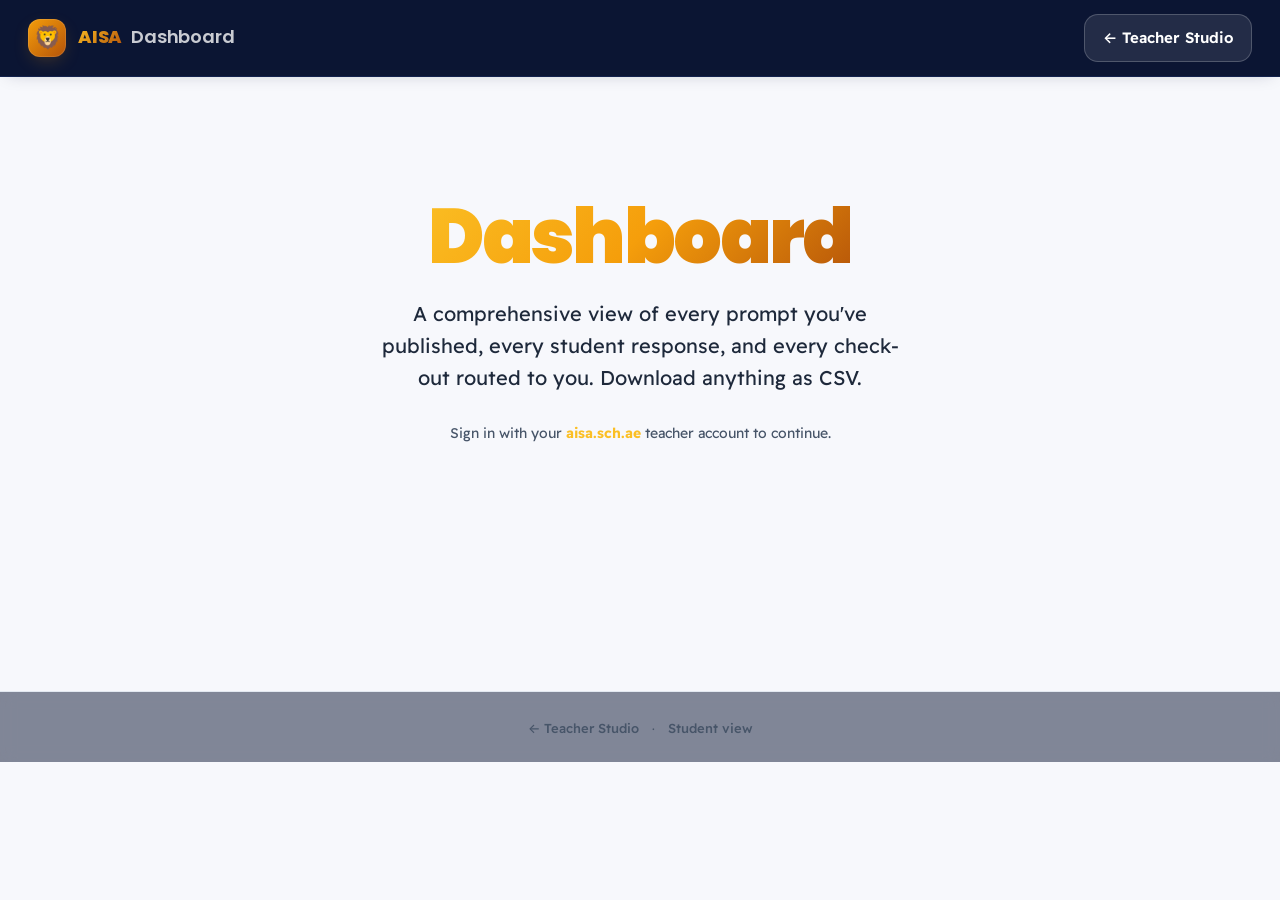
==== commit e524ae33: "Light theme + Lexend typography — readability-first overhaul Major design system overhaul to make th" ====
--- a/dashboard.html
+++ b/dashboard.html
@@ -15,7 +15,7 @@
   <link rel="manifest" href="manifest.webmanifest" />
   <link rel="preconnect" href="https://fonts.googleapis.com" />
   <link rel="preconnect" href="https://fonts.gstatic.com" crossorigin />
-  <link href="https://fonts.googleapis.com/css2?family=Inter:wght@400;500;600;700;800&family=Poppins:wght@400;600;700;800;900&family=JetBrains+Mono:wght@400;500&display=swap" rel="stylesheet" />
+  <link href="https://fonts.googleapis.com/css2?family=Lexend:wght@400;500;600;700;800&family=Poppins:wght@500;600;700;800;900&family=Inter:wght@400;500;600;700&family=JetBrains+Mono:wght@400;500&display=swap" rel="stylesheet" />
   <link rel="stylesheet" href="style.css" />
 </head>
 <body>
--- a/style.css
+++ b/style.css
@@ -1,54 +1,72 @@
 /* ============================================================
-   AISA Student Hub — styled to match the Teaching & Learning Hub
+   AISA Student Hub — light design system for K-12 readability
    ============================================================ */
 
 :root {
-  /* Navy base */
+  /* Surfaces */
+  --bg-base: #f7f8fc;
+  --bg-subtle: #eef2f8;
+  --bg-panel: #ffffff;
+  --bg-elevated: #f1f5f9;
+  --bg-hover: #e2e8f0;
+
+  /* Borders */
+  --border: #e2e8f0;
+  --border-strong: #cbd5e1;
+  --border-bright: #94a3b8;
+
+  /* Text — WCAG AAA on white */
+  --text: #0f172a;
+  --text-secondary: #1e293b;
+  --text-muted: #475569;
+  --text-dim: #64748b;
+
+  /* AISA brand */
   --navy-deep: #0b1533;
-  --navy-base: #0a1129;
-  --navy-elevated: #13224d;
-  --navy-card: rgba(255, 255, 255, 0.05);
-
-  /* Borders */
-  --border: rgba(255, 255, 255, 0.10);
-  --border-bright: rgba(255, 255, 255, 0.22);
-
-  /* Text — high-contrast for K-12 readability on dark navy */
-  --text: #ffffff;
-  --text-secondary: #f8fafc;
-  --text-muted: #e2e8f0;
-  --text-dim: #c5cdda;
-
-  /* Brand accents (Learning Hub palette) */
-  --blue: #3b82f6;
-  --indigo: #6366f1;
-  --indigo-bright: #818cf8;
-  --violet: #a855f7;
-  --cyan: #06b6d4;
-  --pink: #ec4899;
-
-  /* AISA gold */
-  --amber: #fbbf24;
-  --amber-bright: #fcd34d;
-  --amber-deep: #f59e0b;
-  --amber-glow: rgba(251, 191, 36, 0.4);
-
-  /* Semantic */
-  --emerald: #10b981;
-  --emerald-bg: rgba(16, 185, 129, 0.10);
-  --rose: #f43f5e;
-  --rose-bg: rgba(244, 63, 94, 0.10);
-
-  /* Type */
-  --font: 'Inter', -apple-system, BlinkMacSystemFont, 'Segoe UI', sans-serif;
-  --font-heading: 'Poppins', 'Inter', sans-serif;
+  --navy-base: #13224d;
+  --navy-elevated: #1b2a5e;
+  --navy-card: rgba(11, 21, 51, 0.04);
+
+  /* Brand accents */
+  --gold: #f59e0b;
+  --gold-bright: #fbbf24;
+  --gold-soft: #fef3c7;
+  --gold-dark: #b45309;
+  --amber: var(--gold);
+  --amber-bright: var(--gold-bright);
+  --amber-deep: var(--gold-dark);
+  --amber-glow: rgba(245, 158, 11, 0.32);
+
+  /* Tonal accents */
+  --indigo: #4f46e5;
+  --indigo-bright: #6366f1;
+  --indigo-soft: #eef2ff;
+  --violet: #7c3aed;
+  --violet-soft: #f3e8ff;
+  --cyan: #0891b2;
+  --cyan-soft: #cffafe;
+  --pink: #db2777;
+  --pink-soft: #fce7f3;
+  --emerald: #059669;
+  --emerald-soft: #d1fae5;
+  --rose: #e11d48;
+  --rose-soft: #ffe4e6;
+
+  /* Type — Lexend for body (proficiency-tuned), Poppins for display */
+  --font: 'Lexend', 'Inter', -apple-system, BlinkMacSystemFont, 'Segoe UI', Roboto, sans-serif;
+  --font-heading: 'Poppins', 'Lexend', 'Inter', sans-serif;
   --font-mono: 'JetBrains Mono', ui-monospace, SFMono-Regular, monospace;
 
   /* Shape */
   --radius-sm: 10px;
   --radius: 14px;
-  --radius-lg: 20px;
-  --radius-xl: 28px;
+  --radius-lg: 18px;
+  --radius-xl: 24px;
+
+  /* Shadows */
+  --shadow-sm: 0 1px 2px rgba(15, 23, 42, 0.06);
+  --shadow-card: 0 1px 3px rgba(15, 23, 42, 0.05), 0 6px 16px -6px rgba(15, 23, 42, 0.08);
+  --shadow-lg: 0 20px 40px -16px rgba(15, 23, 42, 0.18);
 }
 
 * { box-sizing: border-box; }
@@ -223,25 +241,24 @@
   margin: 0;
   padding: 0;
   font-family: var(--font);
-  background-color: var(--navy-deep);
+  background-color: var(--bg-base);
   color: var(--text);
   min-height: 100vh;
   -webkit-font-smoothing: antialiased;
   -moz-osx-font-smoothing: grayscale;
-  font-size: 17px;
-  line-height: 1.75;
-}
-.small { font-size: 14px; line-height: 1.5; }
+  font-size: 18px;
+  line-height: 1.7;
+  font-feature-settings: 'ss01';
+}
+.small { font-size: 15px; line-height: 1.55; }
 .muted { color: var(--text-muted); }
 p { margin: 0 0 10px; }
-h1, h2, h3, h4 { letter-spacing: -0.02em; line-height: 1.25; }
-p { margin: 0 0 8px; }
-h1, h2, h3, h4 { letter-spacing: -0.02em; }
+h1, h2, h3, h4 { letter-spacing: -0.015em; line-height: 1.25; color: var(--text); font-weight: 700; }
 
 .font-heading { font-family: var(--font-heading); }
 
-a { color: var(--amber-bright); text-decoration: none; }
-a:hover { color: var(--amber); }
+a { color: var(--indigo); text-decoration: none; font-weight: 500; }
+a:hover { color: var(--violet); text-decoration: underline; }
 
 button:focus-visible,
 a:focus-visible,
@@ -264,11 +281,10 @@
   position: fixed;
   inset: 0;
   z-index: -2;
-  background-color: var(--navy-deep);
+  background-color: var(--bg-base);
   background-image:
-    radial-gradient(ellipse at top left, rgba(59, 130, 246, 0.25), transparent 55%),
-    radial-gradient(ellipse at bottom right, rgba(139, 92, 246, 0.22), transparent 55%),
-    radial-gradient(ellipse at center, rgba(14, 165, 233, 0.12), transparent 60%);
+    radial-gradient(ellipse at top right, rgba(99, 102, 241, 0.07), transparent 55%),
+    radial-gradient(ellipse at bottom left, rgba(245, 158, 11, 0.05), transparent 55%);
   pointer-events: none;
 }
 
@@ -282,12 +298,12 @@
 .bg-blob {
   position: absolute;
   border-radius: 50%;
-  filter: blur(80px);
-  animation: blob-float 14s ease-in-out infinite;
-}
-.bg-blob.b1 { top: -120px; left: -90px; width: 420px; height: 420px; background: rgba(59, 130, 246, 0.28); }
-.bg-blob.b2 { top: 30%; right: -90px; width: 480px; height: 480px; background: rgba(168, 85, 247, 0.22); animation-delay: 3s; }
-.bg-blob.b3 { bottom: -90px; left: 25%; width: 360px; height: 360px; background: rgba(6, 182, 212, 0.18); animation-delay: 6s; }
+  filter: blur(100px);
+  animation: blob-float 18s ease-in-out infinite;
+}
+.bg-blob.b1 { top: -160px; left: -120px; width: 480px; height: 480px; background: rgba(99, 102, 241, 0.10); }
+.bg-blob.b2 { top: 30%; right: -120px; width: 520px; height: 520px; background: rgba(245, 158, 11, 0.08); animation-delay: 4s; }
+.bg-blob.b3 { bottom: -120px; left: 20%; width: 420px; height: 420px; background: rgba(124, 58, 237, 0.06); animation-delay: 8s; }
 
 @keyframes blob-float {
   0%, 100% { transform: translate(0, 0) scale(1); }
@@ -306,12 +322,26 @@
   display: flex;
   justify-content: space-between;
   align-items: center;
-  padding: 16px 28px;
-  background: rgba(11, 21, 51, 0.7);
-  backdrop-filter: blur(20px);
-  -webkit-backdrop-filter: blur(20px);
-  border-bottom: 1px solid var(--border);
-}
+  padding: 14px 28px;
+  background: var(--navy-deep);
+  color: #ffffff;
+  border-bottom: 1px solid var(--navy-base);
+  box-shadow: 0 4px 16px -8px rgba(11, 21, 51, 0.25);
+}
+.topbar .brand { color: #ffffff; }
+.topbar .brand-text .brand-sub { color: rgba(255, 255, 255, 0.78); }
+.topbar .user-chip {
+  background: rgba(255, 255, 255, 0.10);
+  border: 1px solid rgba(255, 255, 255, 0.18);
+  color: #ffffff;
+}
+.topbar .user-chip .muted { color: rgba(255, 255, 255, 0.7); }
+.topbar .btn-ghost {
+  background: rgba(255, 255, 255, 0.10);
+  color: #ffffff;
+  border: 1px solid rgba(255, 255, 255, 0.20);
+}
+.topbar .btn-ghost:hover { background: rgba(255, 255, 255, 0.18); color: #ffffff; border-color: rgba(255, 255, 255, 0.32); }
 
 .brand {
   display: inline-flex;
@@ -424,9 +454,9 @@
   box-shadow: 0 0 0 2px rgba(34, 211, 238, 0.3);
 }
 .checkouts-btn.empty {
-  background: rgba(255, 255, 255, 0.05);
-  border-color: var(--border);
-  color: var(--text-muted);
+  background: rgba(255, 255, 255, 0.10);
+  border-color: rgba(255, 255, 255, 0.18);
+  color: rgba(255, 255, 255, 0.78);
 }
 .checkouts-btn.empty .checkouts-count { display: none; }
 .checkouts-btn.has-overdue {
@@ -449,9 +479,9 @@
   position: fixed;
   inset: 0;
   z-index: 40;
-  background: rgba(6, 10, 30, 0.6);
-  backdrop-filter: blur(4px);
-  -webkit-backdrop-filter: blur(4px);
+  background: rgba(15, 23, 42, 0.45);
+  backdrop-filter: blur(3px);
+  -webkit-backdrop-filter: blur(3px);
   opacity: 0;
   transition: opacity 0.25s ease;
   pointer-events: none;
@@ -464,12 +494,11 @@
   right: 0;
   bottom: 0;
   z-index: 50;
-  width: min(520px, 100%);
-  background: rgba(13, 22, 48, 0.95);
-  backdrop-filter: blur(24px);
-  -webkit-backdrop-filter: blur(24px);
+  width: min(540px, 100%);
+  background: var(--bg-panel);
+  color: var(--text);
   border-left: 1px solid var(--border);
-  box-shadow: -24px 0 60px -10px rgba(0, 0, 0, 0.6);
+  box-shadow: -24px 0 50px -12px rgba(15, 23, 42, 0.18);
   transform: translateX(100%);
   transition: transform 0.3s cubic-bezier(0.4, 0, 0.2, 1);
   display: flex;
@@ -512,20 +541,21 @@
   margin: 0;
 }
 .checkouts-close {
-  background: rgba(255, 255, 255, 0.06);
-  border: 1px solid var(--border);
+  background: var(--bg-elevated);
+  border: 1px solid var(--border-strong);
   border-radius: 8px;
-  width: 32px;
-  height: 32px;
+  width: 36px;
+  height: 36px;
   display: inline-flex;
   align-items: center;
   justify-content: center;
   cursor: pointer;
   color: var(--text);
-  font-size: 16px;
+  font-size: 20px;
+  font-weight: 600;
   flex-shrink: 0;
 }
-.checkouts-close:hover { background: rgba(255, 255, 255, 0.12); }
+.checkouts-close:hover { background: var(--bg-hover); }
 
 .checkouts-list {
   flex: 1;
@@ -664,16 +694,20 @@
   font-size: 11px;
   box-shadow: 0 0 0 2px rgba(244, 63, 94, 0.3);
 }
-.flagged-btn.empty { background: rgba(255, 255, 255, 0.05); border-color: var(--border); color: var(--text-muted); }
+.flagged-btn.empty {
+  background: rgba(255, 255, 255, 0.10);
+  border-color: rgba(255, 255, 255, 0.18);
+  color: rgba(255, 255, 255, 0.78);
+}
 .flagged-btn.empty .flagged-count { display: none; }
 
 .flagged-backdrop {
   position: fixed;
   inset: 0;
   z-index: 40;
-  background: rgba(6, 10, 30, 0.6);
-  backdrop-filter: blur(4px);
-  -webkit-backdrop-filter: blur(4px);
+  background: rgba(15, 23, 42, 0.45);
+  backdrop-filter: blur(3px);
+  -webkit-backdrop-filter: blur(3px);
   opacity: 0;
   transition: opacity 0.25s ease;
   pointer-events: none;
@@ -686,12 +720,11 @@
   right: 0;
   bottom: 0;
   z-index: 50;
-  width: min(520px, 100%);
-  background: rgba(13, 22, 48, 0.95);
-  backdrop-filter: blur(24px);
-  -webkit-backdrop-filter: blur(24px);
+  width: min(540px, 100%);
+  background: var(--bg-panel);
+  color: var(--text);
   border-left: 1px solid var(--border);
-  box-shadow: -24px 0 60px -10px rgba(0, 0, 0, 0.6);
+  box-shadow: -24px 0 50px -12px rgba(15, 23, 42, 0.18);
   transform: translateX(100%);
   transition: transform 0.3s cubic-bezier(0.4, 0, 0.2, 1);
   display: flex;
@@ -734,20 +767,21 @@
   margin: 0;
 }
 .flagged-close {
-  background: rgba(255, 255, 255, 0.06);
-  border: 1px solid var(--border);
+  background: var(--bg-elevated);
+  border: 1px solid var(--border-strong);
   border-radius: 8px;
-  width: 32px;
-  height: 32px;
+  width: 36px;
+  height: 36px;
   display: inline-flex;
   align-items: center;
   justify-content: center;
   cursor: pointer;
   color: var(--text);
-  font-size: 16px;
+  font-size: 20px;
+  font-weight: 600;
   flex-shrink: 0;
 }
-.flagged-close:hover { background: rgba(255, 255, 255, 0.12); }
+.flagged-close:hover { background: var(--bg-hover); }
 
 .flagged-list {
   flex: 1;
@@ -905,9 +939,9 @@
   box-shadow: 0 0 0 2px rgba(99, 102, 241, 0.3);
 }
 .assignments-btn.empty {
-  background: rgba(255, 255, 255, 0.05);
-  border-color: var(--border);
-  color: var(--text-muted);
+  background: rgba(255, 255, 255, 0.10);
+  border-color: rgba(255, 255, 255, 0.18);
+  color: rgba(255, 255, 255, 0.78);
 }
 .assignments-btn.empty .assignments-count { display: none; }
 
@@ -915,9 +949,9 @@
   position: fixed;
   inset: 0;
   z-index: 40;
-  background: rgba(6, 10, 30, 0.6);
-  backdrop-filter: blur(4px);
-  -webkit-backdrop-filter: blur(4px);
+  background: rgba(15, 23, 42, 0.45);
+  backdrop-filter: blur(3px);
+  -webkit-backdrop-filter: blur(3px);
   opacity: 0;
   transition: opacity 0.25s ease;
   pointer-events: none;
@@ -930,12 +964,11 @@
   right: 0;
   bottom: 0;
   z-index: 50;
-  width: min(480px, 100%);
-  background: rgba(13, 22, 48, 0.95);
-  backdrop-filter: blur(24px);
-  -webkit-backdrop-filter: blur(24px);
+  width: min(500px, 100%);
+  background: var(--bg-panel);
+  color: var(--text);
   border-left: 1px solid var(--border);
-  box-shadow: -24px 0 60px -10px rgba(0, 0, 0, 0.6);
+  box-shadow: -24px 0 50px -12px rgba(15, 23, 42, 0.18);
   transform: translateX(100%);
   transition: transform 0.3s cubic-bezier(0.4, 0, 0.2, 1);
   display: flex;
@@ -978,20 +1011,21 @@
   margin: 0;
 }
 .assignments-close {
-  background: rgba(255, 255, 255, 0.06);
-  border: 1px solid var(--border);
+  background: var(--bg-elevated);
+  border: 1px solid var(--border-strong);
   border-radius: 8px;
-  width: 32px;
-  height: 32px;
+  width: 36px;
+  height: 36px;
   display: inline-flex;
   align-items: center;
   justify-content: center;
   cursor: pointer;
   color: var(--text);
-  font-size: 16px;
+  font-size: 20px;
+  font-weight: 600;
   flex-shrink: 0;
 }
-.assignments-close:hover { background: rgba(255, 255, 255, 0.12); }
+.assignments-close:hover { background: var(--bg-hover); }
 
 .assignments-list {
   flex: 1;
@@ -1175,15 +1209,15 @@
 }
 
 .btn-ghost {
-  background: rgba(255, 255, 255, 0.06);
+  background: var(--bg-panel);
   color: var(--text-secondary);
-  border: 1px solid var(--border);
+  border: 1.5px solid var(--border-strong);
   padding: 10px 18px;
-  font-size: 14px;
-  font-weight: 500;
-  min-height: 40px;
-}
-.btn-ghost:hover { color: var(--text); border-color: var(--border-bright); background: rgba(255, 255, 255, 0.12); }
+  font-size: 15px;
+  font-weight: 600;
+  min-height: 42px;
+}
+.btn-ghost:hover { color: var(--text); border-color: var(--indigo); background: var(--indigo-soft); }
 
 .btn-success {
   background: rgba(16, 185, 129, 0.15);
@@ -1456,45 +1490,43 @@
 .modal-body select {
   display: block;
   width: 100%;
-  margin-top: 8px;
-  padding: 12px 14px;
-  background: rgba(255, 255, 255, 0.05);
-  border: 1px solid var(--border);
+  margin-top: 10px;
+  padding: 14px 16px;
+  background: var(--bg-panel);
+  border: 1.5px solid var(--border-strong);
   border-radius: 12px;
   color: var(--text);
   font: inherit;
-  font-family: var(--font-mono);
-  color-scheme: dark;
+  font-size: 16px;
   appearance: none;
-  background-image: url("data:image/svg+xml,%3Csvg xmlns='http://www.w3.org/2000/svg' width='12' height='12' viewBox='0 0 12 12'%3E%3Cpath fill='%2394a3b8' d='M2 4l4 4 4-4z'/%3E%3C/svg%3E");
+  background-image: url("data:image/svg+xml,%3Csvg xmlns='http://www.w3.org/2000/svg' width='12' height='12' viewBox='0 0 12 12'%3E%3Cpath fill='%2364748b' d='M2 4l4 4 4-4z'/%3E%3C/svg%3E");
   background-repeat: no-repeat;
   background-position: right 14px center;
-  background-size: 10px;
-  padding-right: 32px;
+  background-size: 12px;
+  padding-right: 36px;
 }
 .modal-body select:focus {
   outline: none;
-  background-color: rgba(255, 255, 255, 0.08);
-  border-color: var(--indigo-bright);
-  box-shadow: 0 0 0 3px rgba(129, 140, 248, 0.2);
+  border-color: var(--indigo);
+  box-shadow: 0 0 0 4px rgba(99, 102, 241, 0.15);
 }
 .modal-body input[type="text"] {
   display: block;
   width: 100%;
-  margin-top: 8px;
-  padding: 12px 14px;
-  background: rgba(255, 255, 255, 0.05);
-  border: 1px solid var(--border);
+  margin-top: 10px;
+  padding: 14px 16px;
+  background: var(--bg-panel);
+  border: 1.5px solid var(--border-strong);
   border-radius: 12px;
   color: var(--text);
   font: inherit;
-  transition: border-color 0.15s, box-shadow 0.15s, background 0.15s;
+  font-size: 16px;
+  transition: border-color 0.15s, box-shadow 0.15s;
 }
 .modal-body input[type="text"]:focus {
   outline: none;
-  background: rgba(255, 255, 255, 0.08);
-  border-color: var(--indigo-bright);
-  box-shadow: 0 0 0 3px rgba(129, 140, 248, 0.2);
+  border-color: var(--indigo);
+  box-shadow: 0 0 0 4px rgba(99, 102, 241, 0.15);
 }
 
 /* ============================================================
@@ -1503,9 +1535,9 @@
 
 .templates-section {
   margin: 0 0 22px;
-  padding: 16px;
-  background: linear-gradient(180deg, rgba(99, 102, 241, 0.08), rgba(99, 102, 241, 0.02));
-  border: 1px solid rgba(99, 102, 241, 0.20);
+  padding: 18px;
+  background: var(--indigo-soft);
+  border: 1px solid #c7d2fe;
   border-radius: 14px;
 }
 .templates-label {
@@ -1525,20 +1557,21 @@
 .template-chip {
   display: inline-flex;
   align-items: center;
-  padding: 8px 14px;
-  background: rgba(255, 255, 255, 0.05);
-  border: 1px solid var(--border);
+  padding: 10px 16px;
+  background: var(--bg-panel);
+  border: 1.5px solid var(--border-strong);
   border-radius: 999px;
   color: var(--text);
   font-family: inherit;
-  font-size: 13px;
-  font-weight: 500;
+  font-size: 14px;
+  font-weight: 600;
   cursor: pointer;
   transition: all 0.18s ease;
 }
 .template-chip:hover {
-  background: rgba(99, 102, 241, 0.15);
-  border-color: var(--indigo-bright);
+  background: var(--indigo);
+  border-color: var(--indigo);
+  color: white;
   transform: translateY(-1px);
 }
 
@@ -1569,21 +1602,21 @@
   box-shadow: 0 6px 16px -6px rgba(168, 85, 247, 0.5);
 }
 .suggest-preview {
-  background: rgba(168, 85, 247, 0.08);
-  border: 1px solid rgba(168, 85, 247, 0.32);
-  border-radius: 12px;
-  padding: 14px 16px;
-  margin: 14px 0 0;
+  background: var(--violet-soft);
+  border: 1px solid #d8b4fe;
+  border-radius: 14px;
+  padding: 16px 18px;
+  margin: 16px 0 0;
 }
 .suggest-preview-label {
-  font-size: 10px;
+  font-size: 11px;
   font-weight: 800;
   text-transform: uppercase;
-  letter-spacing: 0.14em;
-  color: #d8b4fe;
-  margin: 0 0 6px;
-}
-.suggest-preview-title { margin: 0 0 8px; font-size: 16px; font-weight: 700; color: white; }
+  letter-spacing: 0.12em;
+  color: var(--violet);
+  margin: 0 0 8px;
+}
+.suggest-preview-title { margin: 0 0 8px; font-size: 18px; font-weight: 700; color: var(--text); }
 .suggest-preview-body { margin: 0; line-height: 1.6; white-space: pre-wrap; color: var(--text-secondary); }
 .suggest-preview-options { margin: 10px 0 0; padding-left: 22px; color: var(--text-secondary); }
 .suggest-preview-options li { padding: 2px 0; }
@@ -1780,12 +1813,14 @@
 .prompt-card {
   position: relative;
   overflow: hidden;
-  background: linear-gradient(135deg, rgba(99, 102, 241, 0.14), rgba(59, 130, 246, 0.08));
-  border: 1px solid rgba(99, 102, 241, 0.28);
-  border-radius: 18px;
+  background: var(--bg-panel);
+  border: 1px solid var(--border);
+  border-left: 4px solid var(--indigo);
+  border-radius: var(--radius-lg);
   padding: 26px 28px;
-  transition: transform 0.35s ease, box-shadow 0.35s ease, border-color 0.35s ease;
+  transition: transform 0.25s ease, box-shadow 0.25s ease, border-color 0.25s ease;
   animation: fade-up 0.4s ease backwards;
+  box-shadow: var(--shadow-card);
 }
 .prompt-card::after {
   content: '';
@@ -1796,9 +1831,10 @@
   border-radius: inherit;
 }
 .prompt-card:hover {
-  transform: translateY(-3px);
-  border-color: rgba(165, 180, 252, 0.5);
-  box-shadow: 0 20px 40px -12px rgba(0, 0, 0, 0.45);
+  transform: translateY(-2px);
+  border-color: var(--border-strong);
+  border-left-color: var(--indigo);
+  box-shadow: var(--shadow-lg);
 }
 .prompt-card > * { position: relative; z-index: 1; }
 .prompt-card.is-completed { opacity: 0.7; }
@@ -1821,7 +1857,7 @@
   font-weight: 700;
   letter-spacing: -0.015em;
   margin: 0 0 12px;
-  color: white;
+  color: var(--text);
   line-height: 1.3;
 }
 .prompt-card .prompt-body {
@@ -1829,7 +1865,7 @@
   white-space: pre-wrap;
   margin: 0 0 14px;
   line-height: 1.75;
-  font-size: 17px;
+  font-size: 18px;
 }
 .prompt-card .prompt-teacher,
 .prompt-card .prompt-time { font-family: var(--font-mono); color: var(--text-dim); }
@@ -1859,12 +1895,12 @@
   width: 100%;
   margin-top: 10px;
   padding: 14px 16px;
-  background: rgba(255, 255, 255, 0.05);
-  border: 1px solid var(--border);
+  background: var(--bg-panel);
+  border: 1.5px solid var(--border-strong);
   border-radius: 12px;
   color: var(--text);
   font: inherit;
-  font-size: 16px;
+  font-size: 17px;
   line-height: 1.6;
   resize: vertical;
   transition: border-color 0.15s, box-shadow 0.15s, background 0.15s;
@@ -1876,9 +1912,9 @@
 .panel-form input:focus,
 .panel-form textarea:focus {
   outline: none;
-  background: rgba(255, 255, 255, 0.08);
-  border-color: var(--indigo-bright);
-  box-shadow: 0 0 0 3px rgba(129, 140, 248, 0.2);
+  background: var(--bg-panel);
+  border-color: var(--indigo);
+  box-shadow: 0 0 0 4px rgba(99, 102, 241, 0.15);
 }
 .response-form button { margin-top: 14px; }
 .response-form .result {
@@ -1899,11 +1935,11 @@
   margin: 0 0 8px;
 }
 .response-bubble {
-  background: rgba(255, 255, 255, 0.05);
+  background: var(--bg-subtle);
   border-radius: 12px;
   padding: 14px 16px;
   margin: 8px 0;
-  border-left: 3px solid var(--indigo-bright);
+  border-left: 4px solid var(--indigo);
 }
 .response-bubble .response-body {
   margin: 0 0 6px;
@@ -1920,10 +1956,10 @@
 
 /* AI feedback (amber) */
 .ai-feedback {
-  background: linear-gradient(180deg, rgba(251, 191, 36, 0.12), rgba(251, 191, 36, 0.04));
-  border: 1px solid rgba(251, 191, 36, 0.30);
+  background: var(--gold-soft);
+  border: 1px solid #fcd34d;
   border-radius: 14px;
-  padding: 14px 16px 16px;
+  padding: 16px 18px 18px;
   margin: 8px 0 8px 24px;
   position: relative;
 }
@@ -1941,27 +1977,28 @@
 .ai-feedback .ai-label {
   display: inline-block;
   font-weight: 800;
-  font-size: 10px;
+  font-size: 12px;
   text-transform: uppercase;
-  letter-spacing: 0.16em;
-  color: var(--amber-bright);
+  letter-spacing: 0.10em;
+  color: var(--gold-dark);
   margin: 0 0 8px;
-  padding: 3px 9px;
-  border-radius: 5px;
-  background: rgba(251, 191, 36, 0.18);
+  padding: 3px 10px;
+  border-radius: 6px;
+  background: rgba(245, 158, 11, 0.18);
 }
 .ai-feedback .ai-body {
   margin: 0;
   white-space: pre-wrap;
-  line-height: 1.55;
+  line-height: 1.65;
+  font-size: 17px;
   color: var(--text);
 }
 
 /* Resource note (flagged) */
 .resource-note {
-  background: rgba(255, 255, 255, 0.04);
-  border: 1px solid var(--border);
-  border-left: 3px solid var(--text-muted);
+  background: var(--bg-elevated);
+  border: 1px solid var(--border-strong);
+  border-left: 4px solid var(--text-muted);
   border-radius: 12px;
   padding: 14px 16px;
   margin: 8px 0 8px 24px;
@@ -1990,11 +2027,12 @@
 .panel {
   position: relative;
   overflow: hidden;
-  background: linear-gradient(135deg, rgba(255, 255, 255, 0.04), rgba(255, 255, 255, 0.01));
+  background: var(--bg-panel);
   border: 1px solid var(--border);
-  border-radius: 18px;
+  border-radius: var(--radius-lg);
   padding: 28px 30px;
   margin-bottom: 20px;
+  box-shadow: var(--shadow-card);
 }
 .panel-title {
   font-family: var(--font-heading);
@@ -2051,15 +2089,15 @@
 }
 
 .teacher-response-card {
-  background: rgba(255, 255, 255, 0.03);
+  background: var(--bg-panel);
   border: 1px solid var(--border);
   border-radius: 14px;
-  padding: 16px;
-  margin: 10px 0;
+  padding: 18px;
+  margin: 12px 0;
 }
 .teacher-response-card.flagged {
-  border-color: rgba(244, 63, 94, 0.4);
-  background: linear-gradient(180deg, rgba(244, 63, 94, 0.08), rgba(255, 255, 255, 0.02));
+  border-color: var(--rose);
+  background: var(--rose-soft);
 }
 .teacher-response-card .student-header {
   font-size: 14px;
@@ -2067,12 +2105,13 @@
 }
 .teacher-response-card .student-name { color: var(--text); font-weight: 700; }
 .teacher-response-card .response-body {
-  background: rgba(255, 255, 255, 0.04);
-  padding: 12px 14px;
+  background: var(--bg-elevated);
+  padding: 14px 16px;
   border-radius: 10px;
-  margin: 8px 0;
-  line-height: 1.55;
+  margin: 10px 0;
+  line-height: 1.65;
   white-space: pre-wrap;
+  font-size: 16px;
 }
 .teacher-response-card .submission-time { font-size: 14px; color: var(--text-muted); }
 
@@ -2460,7 +2499,7 @@
   position: fixed;
   inset: 0;
   z-index: 60;
-  background: rgba(6, 10, 30, 0.6);
+  background: rgba(15, 23, 42, 0.5);
   backdrop-filter: blur(4px);
   -webkit-backdrop-filter: blur(4px);
 }
@@ -2471,13 +2510,11 @@
   left: 50%;
   transform: translate(-50%, -50%);
   z-index: 70;
-  width: min(480px, calc(100% - 40px));
-  background: rgba(13, 22, 48, 0.95);
-  backdrop-filter: blur(24px);
-  -webkit-backdrop-filter: blur(24px);
+  width: min(520px, calc(100% - 32px));
+  background: var(--bg-panel);
   border: 1px solid var(--border);
-  border-radius: 18px;
-  box-shadow: 0 30px 80px -20px rgba(0, 0, 0, 0.7);
+  border-radius: var(--radius-lg);
+  box-shadow: 0 30px 80px -20px rgba(15, 23, 42, 0.30);
   overflow: hidden;
 }
 
@@ -2520,7 +2557,7 @@
   color: var(--text);
   font-size: 18px;
 }
-.modal-close:hover { background: rgba(255, 255, 255, 0.12); }
+.modal-close:hover { background: var(--bg-hover); }
 
 .modal-body { padding: 20px 22px 22px; }
 .modal-body label {
@@ -2535,30 +2572,29 @@
 .modal-body input[type="email"] {
   display: block;
   width: 100%;
-  margin-top: 8px;
-  padding: 12px 14px;
-  background: rgba(255, 255, 255, 0.05);
-  border: 1px solid var(--border);
+  margin-top: 10px;
+  padding: 14px 16px;
+  background: var(--bg-panel);
+  border: 1.5px solid var(--border-strong);
   border-radius: 12px;
   color: var(--text);
   font: inherit;
-  font-family: var(--font-mono);
+  font-size: 16px;
   transition: border-color 0.15s, box-shadow 0.15s, background 0.15s;
 }
 .modal-body input[type="email"]:focus {
   outline: none;
-  background: rgba(255, 255, 255, 0.08);
-  border-color: var(--indigo-bright);
-  box-shadow: 0 0 0 3px rgba(129, 140, 248, 0.2);
+  border-color: var(--indigo);
+  box-shadow: 0 0 0 4px rgba(99, 102, 241, 0.15);
 }
 .share-preview {
-  background: rgba(255, 255, 255, 0.04);
+  background: var(--bg-elevated);
   border: 1px solid var(--border);
-  border-radius: 8px;
-  padding: 8px 12px;
+  border-radius: 10px;
+  padding: 10px 14px;
   margin: 12px 0 0;
 }
-.share-preview strong { color: white; }
+.share-preview strong { color: var(--text); }
 
 .modal-actions {
   display: flex;
@@ -2578,15 +2614,16 @@
 .level-hero {
   display: grid;
   grid-template-columns: auto 1fr;
-  gap: 24px;
+  gap: 28px;
   align-items: center;
   margin-bottom: 24px;
-  padding: 28px 30px;
-  background: linear-gradient(135deg, rgba(99, 102, 241, 0.18), rgba(168, 85, 247, 0.12));
-  border: 1px solid rgba(168, 85, 247, 0.30);
-  border-radius: 22px;
+  padding: 30px 32px;
+  background: linear-gradient(135deg, var(--indigo-soft), var(--violet-soft));
+  border: 1px solid var(--border);
+  border-radius: var(--radius-xl);
   position: relative;
   overflow: hidden;
+  box-shadow: var(--shadow-card);
   animation: fade-up 0.5s ease backwards;
 }
 .level-hero::after {
@@ -2594,8 +2631,8 @@
   position: absolute;
   inset: 0;
   background:
-    radial-gradient(circle at 80% -20%, rgba(168, 85, 247, 0.30), transparent 60%),
-    radial-gradient(circle at -10% 120%, rgba(34, 211, 238, 0.20), transparent 60%);
+    radial-gradient(circle at 90% 0%, rgba(124, 58, 237, 0.10), transparent 50%),
+    radial-gradient(circle at 0% 100%, rgba(245, 158, 11, 0.06), transparent 50%);
   pointer-events: none;
 }
 .level-hero > * { position: relative; z-index: 1; }
@@ -2646,30 +2683,29 @@
 .hero-level-info { min-width: 0; }
 .hero-level-eyebrow {
   margin: 0 0 4px;
-  font-size: 11px;
+  font-size: 12px;
   font-weight: 800;
-  letter-spacing: 0.16em;
+  letter-spacing: 0.14em;
   text-transform: uppercase;
-  color: var(--text-muted);
+  color: var(--indigo);
 }
 .hero-level-name {
   display: flex;
   align-items: center;
   gap: 12px;
-  margin: 0 0 14px;
-  font-size: 32px;
+  margin: 0 0 16px;
+  font-size: 34px;
   font-weight: 800;
   letter-spacing: -0.02em;
-  color: white;
+  color: var(--text);
 }
 .hero-level-emoji { font-size: 36px; line-height: 1; }
 .hero-xp-bar {
-  height: 12px;
-  background: rgba(255, 255, 255, 0.08);
+  height: 14px;
+  background: rgba(15, 23, 42, 0.08);
   border-radius: 999px;
   overflow: hidden;
-  margin-bottom: 8px;
-  box-shadow: inset 0 0 0 1px rgba(255, 255, 255, 0.06);
+  margin-bottom: 10px;
 }
 .hero-xp-fill {
   height: 100%;
@@ -2677,7 +2713,7 @@
   border-radius: 999px;
   transition: width 0.8s cubic-bezier(0.4, 0, 0.2, 1);
 }
-.hero-xp-meta { margin: 0 0 14px; font-size: 14px; }
+.hero-xp-meta { margin: 0 0 16px; font-size: 15px; color: var(--text-muted); }
 .hero-snapshot {
   display: flex;
   flex-wrap: wrap;
@@ -2688,14 +2724,15 @@
   display: inline-flex;
   align-items: center;
   gap: 6px;
-  padding: 6px 14px;
+  padding: 8px 16px;
   border-radius: 999px;
-  background: rgba(255, 255, 255, 0.08);
-  border: 1px solid rgba(255, 255, 255, 0.12);
-  font-size: 14px;
+  background: rgba(255, 255, 255, 0.85);
+  border: 1px solid var(--border);
+  font-size: 15px;
   font-weight: 500;
-}
-.hero-chip strong { color: white; font-weight: 800; }
+  color: var(--text);
+}
+.hero-chip strong { color: var(--indigo); font-weight: 800; }
 
 @media (max-width: 640px) {
   .level-hero { grid-template-columns: 1fr; text-align: center; padding: 22px; }
@@ -2706,8 +2743,8 @@
 
 /* Vivid stat cards */
 .stat-card.stat-vivid {
-  padding: 20px 22px;
-  background: linear-gradient(180deg, rgba(255, 255, 255, 0.06), rgba(255, 255, 255, 0.02));
+  padding: 22px 24px;
+  background: var(--bg-panel);
 }
 .stat-card.stat-vivid .stat-top {
   display: flex;
@@ -2735,39 +2772,14 @@
   line-height: 1;
   margin: 8px 0 6px;
 }
-.stat-card.stat-vivid.stat-indigo .stat-value-big {
-  background: linear-gradient(135deg, var(--indigo-bright), var(--violet));
-  -webkit-background-clip: text;
-  background-clip: text;
-  -webkit-text-fill-color: transparent;
-}
-.stat-card.stat-vivid.stat-amber .stat-value-big {
-  background: linear-gradient(135deg, var(--amber-bright), var(--amber-deep));
-  -webkit-background-clip: text;
-  background-clip: text;
-  -webkit-text-fill-color: transparent;
-}
-.stat-card.stat-vivid.stat-cyan .stat-value-big {
-  background: linear-gradient(135deg, #67e8f9, var(--cyan));
-  -webkit-background-clip: text;
-  background-clip: text;
-  -webkit-text-fill-color: transparent;
-}
-.stat-card.stat-vivid.stat-rose .stat-value-big {
-  background: linear-gradient(135deg, #fda4af, var(--rose));
-  -webkit-background-clip: text;
-  background-clip: text;
-  -webkit-text-fill-color: transparent;
-}
-.stat-card.stat-vivid.stat-violet .stat-value-big {
-  background: linear-gradient(135deg, #d8b4fe, var(--violet));
-  -webkit-background-clip: text;
-  background-clip: text;
-  -webkit-text-fill-color: transparent;
-}
+.stat-card.stat-vivid.stat-indigo .stat-value-big { color: var(--indigo); }
+.stat-card.stat-vivid.stat-amber .stat-value-big { color: var(--gold-dark); }
+.stat-card.stat-vivid.stat-cyan .stat-value-big { color: var(--cyan); }
+.stat-card.stat-vivid.stat-rose .stat-value-big { color: var(--rose); }
+.stat-card.stat-vivid.stat-violet .stat-value-big { color: var(--violet); }
 .stat-card.stat-vivid .stat-sub {
   margin: 0;
-  font-size: 13px;
+  font-size: 14px;
   color: var(--text-muted);
 }
 
@@ -2782,30 +2794,32 @@
   flex-direction: column;
   align-items: center;
   text-align: center;
-  gap: 10px;
-  padding: 18px 14px 16px;
-  background: rgba(255, 255, 255, 0.04);
+  gap: 12px;
+  padding: 22px 16px 20px;
+  background: var(--bg-panel);
   border: 1px solid var(--border);
   border-radius: 16px;
   transition: transform 0.25s, box-shadow 0.25s, border-color 0.25s;
   animation: fade-up 0.4s ease backwards;
+  box-shadow: var(--shadow-card);
 }
 .badge-card.earned:hover {
   transform: translateY(-4px);
-  box-shadow: 0 18px 36px -16px rgba(0, 0, 0, 0.6);
-}
-.badge-card.locked { opacity: 0.55; filter: grayscale(0.45); }
+  box-shadow: var(--shadow-lg);
+  border-color: var(--violet);
+}
+.badge-card.locked { opacity: 0.62; filter: grayscale(0.6); }
 
 .badge-medal {
   position: relative;
-  width: 88px;
-  height: 88px;
+  width: 92px;
+  height: 92px;
   border-radius: 50%;
   display: inline-flex;
   align-items: center;
   justify-content: center;
-  background: rgba(255, 255, 255, 0.05);
-  border: 2px solid var(--border);
+  background: var(--bg-elevated);
+  border: 2px solid var(--border-strong);
 }
 .badge-card.earned .badge-medal {
   background: linear-gradient(135deg, rgba(99, 102, 241, 0.30), rgba(168, 85, 247, 0.20));
@@ -2820,29 +2834,30 @@
 .badge-card.tone-indigo.earned .badge-medal { background: linear-gradient(135deg, rgba(99, 102, 241, 0.32), rgba(34, 211, 238, 0.18)); border-color: rgba(99, 102, 241, 0.55); box-shadow: 0 0 28px -6px rgba(99, 102, 241, 0.55); }
 
 .badge-disc {
-  width: 70px;
-  height: 70px;
+  width: 72px;
+  height: 72px;
   border-radius: 50%;
-  background: rgba(0, 0, 0, 0.25);
+  background: var(--bg-panel);
   display: inline-flex;
   align-items: center;
   justify-content: center;
-  border: 1px solid rgba(255, 255, 255, 0.08);
-}
-.badge-emoji { font-size: 38px; line-height: 1; }
+  border: 1px solid var(--border);
+  box-shadow: inset 0 2px 6px rgba(15, 23, 42, 0.05);
+}
+.badge-emoji { font-size: 40px; line-height: 1; }
 .badge-lock {
   position: absolute;
   bottom: -4px;
   right: -4px;
-  width: 28px;
-  height: 28px;
+  width: 30px;
+  height: 30px;
   border-radius: 50%;
-  background: var(--navy-deep);
-  border: 2px solid var(--border);
+  background: var(--bg-panel);
+  border: 2px solid var(--border-strong);
   display: none;
   align-items: center;
   justify-content: center;
-  font-size: 13px;
+  font-size: 14px;
 }
 .badge-card.locked .badge-lock { display: inline-flex; }
 .badge-chip {
@@ -2864,101 +2879,100 @@
 
 .badge-name {
   margin: 4px 0 2px;
-  font-size: 15px;
+  font-size: 16px;
   font-weight: 700;
-  color: white;
-}
-.badge-desc { margin: 0; line-height: 1.4; }
+  color: var(--text);
+}
+.badge-desc { margin: 0; line-height: 1.45; color: var(--text-muted); font-size: 14px; }
 
 /* Check-out summary */
 .checkout-stat-row {
   display: grid;
-  grid-template-columns: repeat(auto-fit, minmax(140px, 1fr));
-  gap: 12px;
-  margin-bottom: 20px;
+  grid-template-columns: repeat(auto-fit, minmax(150px, 1fr));
+  gap: 14px;
+  margin-bottom: 22px;
 }
 .checkout-stat {
-  padding: 14px 16px;
-  background: rgba(34, 211, 238, 0.08);
-  border: 1px solid rgba(34, 211, 238, 0.22);
-  border-radius: 12px;
+  padding: 16px 18px;
+  background: var(--cyan-soft);
+  border: 1px solid #a5f3fc;
+  border-radius: 14px;
 }
 .checkout-stat-label {
-  margin: 0 0 4px;
-  font-size: 11px;
+  margin: 0 0 6px;
+  font-size: 12px;
   font-weight: 800;
   text-transform: uppercase;
-  letter-spacing: 0.14em;
-  color: #67e8f9;
+  letter-spacing: 0.10em;
+  color: #0e7490;
 }
 .checkout-stat-value {
   margin: 0;
   font-family: var(--font-heading);
-  font-size: 26px;
+  font-size: 28px;
   font-weight: 800;
-  color: white;
-}
-.rank-value { color: var(--amber-bright); }
+  color: var(--text);
+}
+.rank-value { color: var(--gold-dark); }
 
 .checkout-section-label {
-  margin: 0 0 10px;
-  font-size: 11px;
-  font-weight: 800;
-  text-transform: uppercase;
-  letter-spacing: 0.14em;
-  color: var(--text-muted);
-}
-.dest-chips { display: flex; flex-wrap: wrap; gap: 8px; }
+  margin: 0 0 12px;
+  font-size: 13px;
+  font-weight: 700;
+  color: var(--text-muted);
+}
+.dest-chips { display: flex; flex-wrap: wrap; gap: 10px; }
 .dest-chip {
   display: inline-flex;
   align-items: center;
   gap: 8px;
-  padding: 8px 14px;
-  background: rgba(255, 255, 255, 0.06);
-  border: 1px solid var(--border);
+  padding: 8px 16px;
+  background: var(--bg-elevated);
+  border: 1px solid var(--border-strong);
   border-radius: 999px;
-  font-size: 14px;
+  font-size: 15px;
 }
 .dest-chip-emoji { font-size: 18px; }
-.dest-chip-label { color: white; font-weight: 600; }
+.dest-chip-label { color: var(--text); font-weight: 600; }
 .dest-chip-count { color: var(--text-muted); }
 
 /* Leaderboard */
-.leaderboard { display: flex; flex-direction: column; gap: 8px; }
+.leaderboard { display: flex; flex-direction: column; gap: 10px; }
 .lb-row {
   display: grid;
   grid-template-columns: 60px 1fr auto auto;
   align-items: center;
-  gap: 14px;
-  padding: 12px 16px;
-  background: rgba(255, 255, 255, 0.04);
+  gap: 16px;
+  padding: 14px 18px;
+  background: var(--bg-elevated);
   border: 1px solid var(--border);
-  border-radius: 12px;
-  font-size: 15px;
+  border-radius: 14px;
+  font-size: 16px;
 }
 .lb-row.is-podium {
-  background: linear-gradient(135deg, rgba(245, 158, 11, 0.10), rgba(255, 255, 255, 0.03));
-  border-color: rgba(245, 158, 11, 0.32);
+  background: linear-gradient(135deg, var(--gold-soft), rgba(255, 255, 255, 0.4));
+  border-color: #fcd34d;
 }
 .lb-row.is-me {
-  background: linear-gradient(135deg, rgba(99, 102, 241, 0.18), rgba(168, 85, 247, 0.08));
-  border-color: rgba(129, 140, 248, 0.50);
-  box-shadow: 0 0 0 2px rgba(129, 140, 248, 0.18);
-}
-.lb-row.lb-below { margin-top: 12px; }
+  background: linear-gradient(135deg, var(--indigo-soft), var(--violet-soft));
+  border-color: var(--indigo);
+  box-shadow: 0 0 0 3px rgba(99, 102, 241, 0.18);
+}
+.lb-row.lb-below { margin-top: 14px; }
 .lb-rank {
   font-family: var(--font-heading);
   font-weight: 800;
-  font-size: 22px;
+  font-size: 24px;
   text-align: center;
-}
-.lb-row.is-podium .lb-rank { font-size: 28px; }
-.lb-name { font-weight: 700; color: white; }
-.lb-trips { font-family: var(--font-mono); }
+  color: var(--text);
+}
+.lb-row.is-podium .lb-rank { font-size: 30px; }
+.lb-name { font-weight: 700; color: var(--text); }
+.lb-trips { color: var(--text-muted); }
 .lb-time {
-  font-family: var(--font-mono);
-  font-weight: 700;
-  color: var(--text);
+  font-weight: 800;
+  color: var(--text);
+  font-family: var(--font-heading);
 }
 
 @media (max-width: 640px) {
@@ -3068,17 +3082,17 @@
 }
 
 /* Feedback stack */
-.feedback-stack { display: flex; flex-direction: column; gap: 12px; }
+.feedback-stack { display: flex; flex-direction: column; gap: 14px; }
 .feedback-card {
-  background: linear-gradient(180deg, rgba(245, 158, 11, 0.10), rgba(245, 158, 11, 0.02));
-  border: 1px solid rgba(245, 158, 11, 0.30);
+  background: var(--gold-soft);
+  border: 1px solid #fcd34d;
   border-radius: 14px;
-  padding: 14px 16px;
-}
-.feedback-meta { margin: 0 0 6px; }
-.feedback-meta .feedback-on { color: white; }
-.feedback-time { font-family: var(--font-mono); }
-.feedback-body { margin: 0; line-height: 1.6; white-space: pre-wrap; color: var(--text); }
+  padding: 18px 20px;
+}
+.feedback-meta { margin: 0 0 10px; color: var(--gold-dark); font-size: 14px; }
+.feedback-meta .feedback-on { color: var(--text); font-weight: 700; }
+.feedback-time { color: var(--gold-dark); }
+.feedback-body { margin: 0; line-height: 1.7; white-space: pre-wrap; color: var(--text); font-size: 17px; }
 
 /* Per-prompt progress list */
 .prompt-progress-list { display: flex; flex-direction: column; gap: 8px; }
@@ -3086,23 +3100,23 @@
   display: grid;
   grid-template-columns: 36px 1fr auto;
   align-items: center;
-  gap: 14px;
-  padding: 12px 14px;
-  background: rgba(255, 255, 255, 0.04);
+  gap: 16px;
+  padding: 14px 16px;
+  background: var(--bg-panel);
   border: 1px solid var(--border);
   border-radius: 12px;
 }
-.progress-row.completed { opacity: 0.65; }
+.progress-row.completed { background: var(--emerald-soft); border-color: #6ee7b7; }
 .progress-row.completed .progress-title { text-decoration: line-through; color: var(--text-muted); }
 .progress-check {
   display: inline-flex;
   align-items: center;
   justify-content: center;
-  width: 28px;
-  height: 28px;
+  width: 30px;
+  height: 30px;
   border-radius: 50%;
-  background: rgba(255, 255, 255, 0.04);
-  border: 1.5px solid var(--border);
+  background: var(--bg-elevated);
+  border: 2px solid var(--border-strong);
   color: var(--text-muted);
   font-weight: 700;
 }
@@ -3112,13 +3126,13 @@
   color: white;
 }
 .progress-info { min-width: 0; }
-.progress-title { margin: 0; font-size: 14px; font-weight: 600; }
-.progress-meta { display: flex; align-items: center; gap: 6px; margin: 4px 0 0; flex-wrap: wrap; }
+.progress-title { margin: 0; font-size: 16px; font-weight: 600; color: var(--text); }
+.progress-meta { display: flex; align-items: center; gap: 8px; margin: 4px 0 0; flex-wrap: wrap; }
 .progress-meta .dot { color: var(--text-dim); }
-.progress-teacher { font-family: var(--font-mono); }
+.progress-teacher { color: var(--text-muted); }
 .progress-counts { text-align: right; }
-.progress-count { margin: 0; font-size: 13px; font-weight: 600; color: var(--text); }
-.progress-last { margin: 2px 0 0; font-family: var(--font-mono); }
+.progress-count { margin: 0; font-size: 14px; font-weight: 600; color: var(--text); }
+.progress-last { margin: 2px 0 0; color: var(--text-muted); font-size: 13px; }
 
 @media (max-width: 640px) {
   .progress-row { grid-template-columns: 30px 1fr; }
@@ -3138,10 +3152,11 @@
 .stat-card {
   position: relative;
   overflow: hidden;
-  background: linear-gradient(135deg, rgba(255, 255, 255, 0.05), rgba(255, 255, 255, 0.01));
+  background: var(--bg-panel);
   border: 1px solid var(--border);
   border-radius: 16px;
-  padding: 20px 22px;
+  padding: 22px 24px;
+  box-shadow: var(--shadow-card);
 }
 .stat-card::after {
   content: '';
@@ -3161,24 +3176,24 @@
 }
 .stat-card .stat-value {
   font-family: var(--font-heading);
-  font-size: 38px;
+  font-size: 42px;
   font-weight: 800;
   letter-spacing: -0.025em;
   line-height: 1;
-  margin: 0 0 6px;
-  color: white;
-}
-.stat-card .stat-sub { margin: 0; }
-.stat-card.stat-indigo { border-color: rgba(99, 102, 241, 0.32); }
-.stat-card.stat-indigo .stat-value { color: var(--indigo-bright); }
-.stat-card.stat-cyan { border-color: rgba(34, 211, 238, 0.32); }
-.stat-card.stat-cyan .stat-value { color: #67e8f9; }
-.stat-card.stat-violet { border-color: rgba(168, 85, 247, 0.32); }
-.stat-card.stat-violet .stat-value { color: #d8b4fe; }
-.stat-card.stat-rose { border-color: rgba(244, 63, 94, 0.32); }
-.stat-card.stat-rose .stat-value { color: #fda4af; }
-.stat-card.stat-amber { border-color: rgba(245, 158, 11, 0.32); }
-.stat-card.stat-amber .stat-value { color: var(--amber-bright); }
+  margin: 0 0 8px;
+  color: var(--text);
+}
+.stat-card .stat-sub { margin: 0; color: var(--text-muted); font-size: 14px; }
+.stat-card.stat-indigo { border-top: 4px solid var(--indigo); }
+.stat-card.stat-indigo .stat-value { color: var(--indigo); }
+.stat-card.stat-cyan { border-top: 4px solid var(--cyan); }
+.stat-card.stat-cyan .stat-value { color: var(--cyan); }
+.stat-card.stat-violet { border-top: 4px solid var(--violet); }
+.stat-card.stat-violet .stat-value { color: var(--violet); }
+.stat-card.stat-rose { border-top: 4px solid var(--rose); }
+.stat-card.stat-rose .stat-value { color: var(--rose); }
+.stat-card.stat-amber { border-top: 4px solid var(--gold); }
+.stat-card.stat-amber .stat-value { color: var(--gold-dark); }
 
 .downloads-panel { margin-bottom: 24px; }
 .download-row {
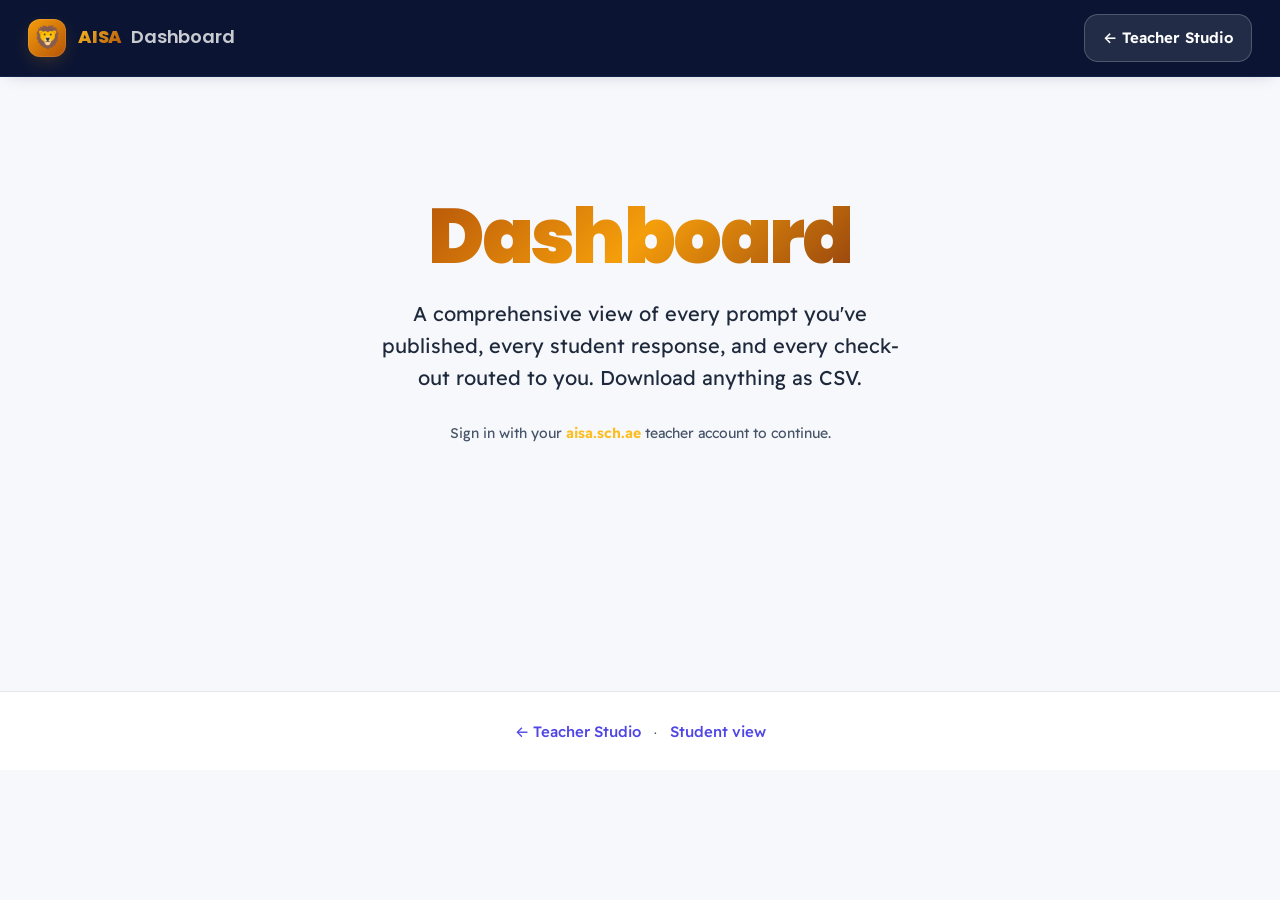
==== commit d5819748: "Structured resolution reports + dashboard tracking Teachers can no longer one-click "Mark resolved" " ====
--- a/dashboard.html
+++ b/dashboard.html
@@ -151,6 +151,7 @@
                   <th class="num">Responses</th>
                   <th class="num">Prompts</th>
                   <th class="num">Flagged</th>
+                  <th class="num">Resolved</th>
                   <th>Last active</th>
                 </tr>
               </thead>
--- a/style.css
+++ b/style.css
@@ -182,12 +182,12 @@
 .empty-state {
   text-align: center;
   padding: 48px 24px;
-  background: rgba(255, 255, 255, 0.03);
-  border: 1px dashed var(--border-bright);
+  background: var(--bg-elevated);
+  border: 1px dashed var(--border-strong);
   border-radius: 18px;
 }
 .empty-state .empty-icon { font-size: 56px; display: block; margin-bottom: 14px; opacity: 0.9; }
-.empty-state h3 { font-family: var(--font-heading); font-size: 20px; margin: 0 0 8px; color: white; }
+.empty-state h3 { font-family: var(--font-heading); font-size: 20px; margin: 0 0 8px; color: var(--text); }
 .empty-state p { margin: 0; color: var(--text-muted); font-size: 16px; }
 
 /* Inline alerts (errors, warnings, info) */
@@ -198,21 +198,22 @@
   padding: 14px 18px;
   border-radius: 14px;
   border: 1px solid var(--border);
-  background: rgba(255, 255, 255, 0.04);
+  background: var(--bg-elevated);
   margin: 12px 0;
   font-size: 15px;
   line-height: 1.5;
+  color: var(--text);
 }
 .alert .alert-icon { font-size: 20px; line-height: 1; }
 .alert.alert-error {
-  background: rgba(244, 63, 94, 0.12);
-  border-color: rgba(244, 63, 94, 0.40);
-  color: #fda4af;
+  background: var(--rose-soft);
+  border-color: #fca5a5;
+  color: var(--rose);
 }
 .alert.alert-info {
-  background: rgba(99, 102, 241, 0.10);
-  border-color: rgba(99, 102, 241, 0.30);
-  color: var(--text);
+  background: var(--indigo-soft);
+  border-color: #c7d2fe;
+  color: var(--indigo);
 }
 
 /* Print styles — clean monochrome export when teachers print a dashboard */
@@ -398,8 +399,8 @@
   gap: 10px;
   padding: 9px 16px;
   border-radius: 999px;
-  background: rgba(255, 255, 255, 0.08);
-  border: 1px solid var(--border);
+  background: var(--bg-hover);
+  border: 1px solid var(--border-strong);
   font-size: 14px;
   font-weight: 500;
 }
@@ -415,7 +416,8 @@
 body:not(.is-signed-in) #sign-out,
 body:not(.is-signed-in) #flagged-btn,
 body:not(.is-signed-in) #assignments-btn,
-body:not(.is-signed-in) #checkouts-btn { display: none !important; }
+body:not(.is-signed-in) #checkouts-btn,
+body:not(.is-signed-in) #step-out-btn { display: none !important; }
 
 /* ============================================================
    Out-now button + panel (teacher)
@@ -580,14 +582,14 @@
 }
 
 .checkout-item {
-  background: linear-gradient(180deg, rgba(34, 211, 238, 0.08), rgba(34, 211, 238, 0.02));
-  border: 1px solid rgba(34, 211, 238, 0.28);
+  background: var(--cyan-soft);
+  border: 1px solid #a5f3fc;
   border-radius: 14px;
-  padding: 14px 16px;
+  padding: 16px 18px;
 }
 .checkout-item.overdue {
-  background: linear-gradient(180deg, rgba(245, 158, 11, 0.14), rgba(245, 158, 11, 0.03));
-  border-color: rgba(245, 158, 11, 0.50);
+  background: var(--gold-soft);
+  border-color: #fcd34d;
 }
 .checkout-item-head {
   display: flex;
@@ -611,47 +613,47 @@
   background: linear-gradient(135deg, var(--amber-deep), #b45309);
 }
 .checkout-student-line { flex: 1; min-width: 0; }
-.checkout-student-line .student-name { font-weight: 700; color: var(--text); font-size: 14px; margin: 0; line-height: 1.3; }
-.checkout-student-line .student-email { color: var(--text-muted); font-size: 12px; font-family: var(--font-mono); margin: 2px 0 0; }
+.checkout-student-line .student-name { font-weight: 700; color: var(--text); font-size: 15px; margin: 0; line-height: 1.3; }
+.checkout-student-line .student-email { color: var(--text-muted); font-size: 13px; font-family: var(--font-mono); margin: 2px 0 0; }
 
 .checkout-destination-chip {
   display: inline-flex;
   align-items: center;
   gap: 6px;
-  padding: 4px 10px;
+  padding: 4px 12px;
   border-radius: 999px;
-  background: rgba(255, 255, 255, 0.06);
-  border: 1px solid var(--border);
-  font-size: 12px;
+  background: var(--bg-panel);
+  border: 1px solid #a5f3fc;
+  font-size: 13px;
   font-weight: 600;
-  color: var(--text-secondary);
+  color: var(--text);
   white-space: nowrap;
   flex-shrink: 0;
 }
 .checkout-item.overdue .checkout-destination-chip {
-  background: rgba(245, 158, 11, 0.16);
-  border-color: rgba(245, 158, 11, 0.32);
-  color: var(--amber-bright);
+  background: var(--bg-panel);
+  border-color: #fcd34d;
+  color: var(--gold-dark);
 }
 
 .checkout-meta {
-  font-family: var(--font-mono);
-  font-size: 12px;
+  font-size: 14px;
+  color: var(--text-muted);
   margin: 0 0 4px;
   display: flex;
   flex-wrap: wrap;
-  gap: 6px;
-}
-.checkout-notes { margin: 4px 0 0; font-style: italic; }
+  gap: 8px;
+}
+.checkout-notes { margin: 4px 0 0; font-style: italic; color: var(--text); font-size: 14px; }
 
 .overdue-banner {
   margin: 10px 0 0;
-  background: rgba(245, 158, 11, 0.18);
-  color: var(--amber-bright);
-  border: 1px solid rgba(245, 158, 11, 0.35);
-  padding: 6px 10px;
+  background: rgba(245, 158, 11, 0.16);
+  color: var(--gold-dark);
+  border: 1px solid #fcd34d;
+  padding: 8px 12px;
   border-radius: 8px;
-  font-size: 11px;
+  font-size: 12px;
   font-weight: 800;
   text-transform: uppercase;
   letter-spacing: 0.12em;
@@ -813,10 +815,10 @@
 }
 
 .flagged-item {
-  background: linear-gradient(180deg, rgba(244, 63, 94, 0.10), rgba(244, 63, 94, 0.02));
-  border: 1px solid rgba(244, 63, 94, 0.28);
+  background: var(--rose-soft);
+  border: 1px solid #fca5a5;
   border-radius: 14px;
-  padding: 16px;
+  padding: 18px;
 }
 .flagged-item-head {
   display: flex;
@@ -840,53 +842,54 @@
 .flagged-item .student-name {
   font-weight: 700;
   color: var(--text);
-  font-size: 14px;
+  font-size: 16px;
   margin: 0;
   line-height: 1.3;
 }
 .flagged-item .student-email {
   color: var(--text-muted);
-  font-size: 12px;
+  font-size: 13px;
   font-family: var(--font-mono);
   margin: 2px 0 0;
 }
 .flagged-item .prompt-context {
-  font-size: 12px;
+  font-size: 14px;
   color: var(--text-muted);
-  margin: 0 0 8px;
-  padding-bottom: 8px;
-  border-bottom: 1px dashed var(--border);
-}
-.flagged-item .prompt-context strong { color: var(--text-secondary); }
+  margin: 0 0 10px;
+  padding-bottom: 10px;
+  border-bottom: 1px dashed #fca5a5;
+}
+.flagged-item .prompt-context strong { color: var(--text); }
 
 .flagged-item .response-body {
-  background: rgba(255, 255, 255, 0.04);
+  background: var(--bg-panel);
+  padding: 12px 14px;
+  border-radius: 8px;
+  margin: 10px 0;
+  font-size: 15px;
+  line-height: 1.6;
+  white-space: pre-wrap;
+  color: var(--text);
+  border: 1px solid #fca5a5;
+}
+
+.flagged-item .flag-reason {
+  display: flex;
+  gap: 10px;
+  font-size: 14px;
+  background: rgba(225, 29, 72, 0.10);
+  border: 1px solid rgba(225, 29, 72, 0.32);
+  border-radius: 8px;
   padding: 10px 12px;
-  border-radius: 8px;
-  margin: 8px 0;
-  font-size: 13px;
-  line-height: 1.5;
-  white-space: pre-wrap;
-  color: var(--text);
-}
-
-.flagged-item .flag-reason {
-  display: flex;
-  gap: 8px;
-  font-size: 12px;
-  background: rgba(244, 63, 94, 0.12);
-  border: 1px solid rgba(244, 63, 94, 0.25);
-  border-radius: 8px;
-  padding: 8px 10px;
-  color: #fecdd3;
-  margin: 8px 0 12px;
+  color: var(--rose);
+  margin: 10px 0 12px;
 }
 .flagged-item .flag-reason .reason-label {
-  font-weight: 700;
+  font-weight: 800;
   text-transform: uppercase;
   letter-spacing: 0.08em;
-  font-size: 10px;
-  color: #fda4af;
+  font-size: 11px;
+  color: var(--rose);
   flex-shrink: 0;
 }
 
@@ -1068,8 +1071,8 @@
   grid-template-columns: auto 1fr;
   align-items: center;
   gap: 12px;
-  padding: 12px 14px;
-  background: rgba(255, 255, 255, 0.04);
+  padding: 14px 16px;
+  background: var(--bg-elevated);
   border: 1px solid var(--border);
   border-radius: 12px;
   margin: 4px 0;
@@ -1077,14 +1080,13 @@
   transition: all 0.2s ease;
 }
 .assignment-row:hover {
-  border-color: var(--border-bright);
-  background: rgba(255, 255, 255, 0.07);
+  border-color: var(--indigo);
+  background: var(--indigo-soft);
   transform: translateX(2px);
 }
 .assignment-row.completed {
-  opacity: 0.6;
-  background: rgba(16, 185, 129, 0.06);
-  border-color: rgba(16, 185, 129, 0.25);
+  background: var(--emerald-soft);
+  border-color: #6ee7b7;
 }
 .assignment-row.completed .assignment-title { text-decoration: line-through; color: var(--text-muted); }
 
@@ -1117,12 +1119,12 @@
   display: inline-flex;
   align-items: center;
   gap: 8px;
-  padding: 7px 14px;
+  padding: 8px 14px;
   border-radius: 999px;
-  background: rgba(255, 255, 255, 0.06);
-  border: 1px solid var(--border);
+  background: var(--bg-elevated);
+  border: 1.5px solid var(--border-strong);
   color: var(--text-muted);
-  font-size: 12px;
+  font-size: 13px;
   font-weight: 600;
   transition: all 0.2s ease;
 }
@@ -1137,9 +1139,9 @@
   transition: all 0.2s ease;
 }
 .complete-toggle input:checked + .complete-pill {
-  background: rgba(16, 185, 129, 0.15);
-  border-color: rgba(16, 185, 129, 0.45);
-  color: #6ee7b7;
+  background: var(--emerald-soft);
+  border-color: var(--emerald);
+  color: var(--emerald);
 }
 .complete-toggle input:checked + .complete-pill::before {
   background: var(--emerald);
@@ -1245,7 +1247,7 @@
   transition: color 0.15s;
   min-height: 36px;
 }
-.link-btn:hover { color: white; }
+.link-btn:hover { color: var(--violet); text-decoration: underline; }
 .link-btn:disabled { opacity: 0.6; cursor: not-allowed; }
 
 /* ============================================================
@@ -1279,7 +1281,7 @@
   margin: 0 0 22px;
 }
 .hero-title .gradient-amber {
-  background: linear-gradient(135deg, var(--amber-bright), var(--amber), var(--amber-deep));
+  background: linear-gradient(135deg, var(--gold-dark), var(--gold), #92400e);
   -webkit-background-clip: text;
   background-clip: text;
   -webkit-text-fill-color: transparent;
@@ -1317,45 +1319,40 @@
 .hero-feature {
   position: relative;
   overflow: hidden;
-  background: linear-gradient(135deg, rgba(99, 102, 241, 0.18), rgba(59, 130, 246, 0.10));
-  border: 1px solid rgba(129, 140, 248, 0.30);
+  background: var(--bg-panel);
+  border: 1px solid var(--border);
   border-radius: 16px;
-  padding: 18px;
+  padding: 20px;
   text-align: left;
-  transition: transform 0.35s ease, box-shadow 0.35s ease, border-color 0.35s ease;
-}
-.hero-feature::after {
-  content: '';
-  position: absolute;
-  inset: 0;
-  background: linear-gradient(135deg, rgba(255,255,255,0.04), rgba(255,255,255,0));
-  pointer-events: none;
+  transition: transform 0.25s ease, box-shadow 0.25s ease, border-color 0.25s ease;
+  box-shadow: var(--shadow-card);
 }
 .hero-feature:hover {
   transform: translateY(-4px);
-  border-color: rgba(165, 180, 252, 0.6);
-  box-shadow: 0 20px 40px -16px rgba(0, 0, 0, 0.5);
+  border-color: var(--indigo);
+  box-shadow: var(--shadow-lg);
 }
 .hero-feature-icon {
-  width: 40px;
-  height: 40px;
+  width: 44px;
+  height: 44px;
   border-radius: 12px;
   background: linear-gradient(135deg, var(--indigo), var(--violet));
-  margin-bottom: 12px;
+  margin-bottom: 14px;
   display: flex;
   align-items: center;
   justify-content: center;
-  font-size: 20px;
+  font-size: 22px;
+  color: white;
 }
 .hero-feature h3 {
   font-family: var(--font-heading);
+  font-size: 17px;
+  font-weight: 700;
+  margin: 0 0 6px;
+  color: var(--text);
+}
+.hero-feature p {
   font-size: 15px;
-  font-weight: 700;
-  margin: 0 0 4px;
-  color: white;
-}
-.hero-feature p {
-  font-size: 13px;
   color: var(--text-muted);
   margin: 0;
   line-height: 1.5;
@@ -1383,7 +1380,7 @@
   font-weight: 800;
   letter-spacing: -0.028em;
   margin: 0 0 10px;
-  color: white;
+  color: var(--text);
   line-height: 1.1;
 }
 .page-subtitle { color: var(--text-muted); margin: 0; font-size: 18px; line-height: 1.6; }
@@ -1397,90 +1394,106 @@
 }
 
 /* ============================================================
-   Check out / check in card
+   Step-out — topbar pill + modal flow
    ============================================================ */
 
-.checkout-card {
-  background: linear-gradient(135deg, rgba(34, 211, 238, 0.10), rgba(99, 102, 241, 0.08));
-  border: 1px solid rgba(34, 211, 238, 0.25);
-  border-radius: 18px;
-  padding: 22px;
-  margin-bottom: 20px;
-}
-
-.checkout-header h3 {
-  font-family: var(--font-heading);
-  margin: 0 0 4px;
-  font-size: 17px;
-  font-weight: 700;
-}
-.checkout-header p { margin: 0 0 16px; }
-
-.checkout-options {
-  display: grid;
-  grid-template-columns: repeat(3, 1fr);
-  gap: 12px;
-}
-
-.checkout-option {
-  display: flex;
-  flex-direction: column;
-  align-items: center;
-  justify-content: center;
+.step-out-btn {
+  position: relative;
+  display: inline-flex;
+  align-items: center;
   gap: 8px;
-  padding: 16px 12px;
-  background: rgba(255, 255, 255, 0.05);
-  border: 1px solid var(--border);
-  border-radius: 14px;
-  color: var(--text);
+  padding: 8px 14px;
+  border-radius: 999px;
+  background: rgba(255, 255, 255, 0.10);
+  border: 1px solid rgba(255, 255, 255, 0.20);
+  color: #ffffff;
   font-family: inherit;
   font-size: 14px;
   font-weight: 600;
   cursor: pointer;
   transition: all 0.2s ease;
 }
-.checkout-option:hover {
-  background: rgba(34, 211, 238, 0.12);
-  border-color: rgba(34, 211, 238, 0.45);
-  transform: translateY(-2px);
-}
-.checkout-emoji {
-  font-size: 26px;
-  line-height: 1;
-}
-.checkout-label {
-  font-size: 13px;
-}
-
-/* Active state (currently checked out): outer card switches to amber via JS class */
-.checkout-card.is-active {
-  background: linear-gradient(135deg, rgba(245, 158, 11, 0.18), rgba(245, 158, 11, 0.06));
-  border-color: rgba(251, 191, 36, 0.40);
-}
-.checkout-active {
-  display: flex;
-  flex-wrap: wrap;
-  align-items: center;
-  justify-content: space-between;
-  gap: 14px;
-}
-.checkout-active-info { flex: 1; min-width: 200px; }
-.checkout-active-label {
+.step-out-btn:hover {
+  background: rgba(255, 255, 255, 0.18);
+  border-color: rgba(255, 255, 255, 0.32);
+}
+.step-out-btn .step-out-icon { font-size: 15px; }
+.step-out-btn.is-active {
+  background: linear-gradient(135deg, var(--gold), var(--gold-dark));
+  border-color: var(--gold-dark);
+  color: white;
+  box-shadow: 0 0 0 3px rgba(245, 158, 11, 0.28);
+}
+.step-out-btn.is-active:hover {
+  background: linear-gradient(135deg, var(--gold-bright), var(--gold));
+}
+
+/* Modal: destination picker + status */
+.dest-fieldset {
+  border: none;
+  padding: 0;
+  margin: 0 0 18px;
+}
+.dest-fieldset legend {
+  font-size: 15px;
+  font-weight: 600;
+  color: var(--text-secondary);
+  margin-bottom: 12px;
+}
+.dest-option {
+  display: block;
+  cursor: pointer;
+}
+.dest-option input { position: absolute; opacity: 0; pointer-events: none; }
+.dest-pill {
+  display: flex;
+  align-items: center;
+  gap: 12px;
+  padding: 14px 18px;
+  margin: 6px 0;
+  background: var(--bg-panel);
+  border: 1.5px solid var(--border-strong);
+  border-radius: 12px;
+  color: var(--text);
+  font-size: 16px;
+  font-weight: 500;
+  transition: all 0.15s;
+}
+.dest-emoji-modal { font-size: 22px; }
+.dest-option:hover .dest-pill { background: var(--cyan-soft); border-color: var(--cyan); }
+.dest-option input:checked + .dest-pill {
+  background: var(--cyan-soft);
+  border-color: var(--cyan);
+  box-shadow: 0 0 0 3px rgba(8, 145, 178, 0.18);
+}
+
+.checkout-status {
+  background: var(--gold-soft);
+  border: 1px solid #fcd34d;
+  border-radius: 14px;
+  padding: 18px 20px;
+  margin-bottom: 18px;
+}
+.status-eyebrow {
+  font-size: 12px;
+  font-weight: 800;
+  letter-spacing: 0.10em;
   text-transform: uppercase;
-  letter-spacing: 0.14em;
-  font-weight: 800;
-  color: var(--amber-bright);
-  margin: 0 0 4px;
-  font-size: 10px;
-}
-.checkout-active h3 {
-  margin: 0;
+  color: var(--gold-dark);
+  margin: 0 0 6px;
+}
+.status-where {
   font-family: var(--font-heading);
-  font-size: 18px;
+  margin: 0 0 6px;
+  font-size: 20px;
   font-weight: 700;
-}
-.checkout-active h3 span { color: var(--amber-bright); }
-.checkout-active .muted { margin: 4px 0 0; font-family: var(--font-mono); font-size: 12px; }
+  color: var(--text);
+}
+.status-where strong { color: var(--gold-dark); }
+.status-meta { margin: 0; font-size: 14px; }
+
+/* Legacy strip kept hidden — old class names removed; this is just a safe no-op */
+.checkout-strip { display: none; }
 
 .checkout-modal-icon {
   background: linear-gradient(135deg, var(--cyan), var(--indigo));
@@ -1578,23 +1591,22 @@
 .suggest-ai-btn {
   display: inline-flex;
   align-items: center;
-  gap: 8px;
-  padding: 10px 16px;
-  background: linear-gradient(135deg, rgba(168, 85, 247, 0.20), rgba(99, 102, 241, 0.18));
-  border: 1px solid rgba(168, 85, 247, 0.40);
+  gap: 10px;
+  padding: 12px 20px;
+  background: linear-gradient(135deg, var(--violet), var(--indigo));
+  border: none;
   border-radius: 999px;
   color: white;
   font-family: inherit;
-  font-size: 13px;
+  font-size: 15px;
   font-weight: 600;
   cursor: pointer;
   transition: all 0.18s ease;
+  box-shadow: 0 8px 18px -8px rgba(124, 58, 237, 0.45);
 }
 .suggest-ai-btn:hover {
-  background: linear-gradient(135deg, rgba(168, 85, 247, 0.32), rgba(99, 102, 241, 0.28));
-  border-color: var(--violet);
   transform: translateY(-1px);
-  box-shadow: 0 8px 24px -8px rgba(168, 85, 247, 0.4);
+  box-shadow: 0 12px 24px -8px rgba(124, 58, 237, 0.6);
 }
 
 .suggest-icon {
@@ -1635,16 +1647,16 @@
   text-transform: uppercase;
   padding: 4px 10px;
   border-radius: 999px;
-  background: rgba(255, 255, 255, 0.08);
-  border: 1px solid var(--border);
+  background: var(--bg-hover);
+  border: 1px solid var(--border-strong);
   color: var(--text-muted);
   margin-bottom: 8px;
 }
-.type-badge.type-open { background: rgba(245, 158, 11, 0.18); border-color: rgba(245, 158, 11, 0.36); color: var(--amber-bright); }
-.type-badge.type-multiple_choice { background: rgba(99, 102, 241, 0.20); border-color: rgba(129, 140, 248, 0.40); color: var(--indigo-bright); }
-.type-badge.type-acknowledgment { background: rgba(34, 211, 238, 0.20); border-color: rgba(34, 211, 238, 0.40); color: #67e8f9; }
-.type-badge.type-rating { background: rgba(168, 85, 247, 0.20); border-color: rgba(168, 85, 247, 0.40); color: #d8b4fe; }
-.type-badge.type-poll { background: rgba(236, 72, 153, 0.20); border-color: rgba(236, 72, 153, 0.40); color: #fbcfe8; }
+.type-badge.type-open { background: var(--gold-soft); border-color: #fcd34d; color: var(--gold-dark); }
+.type-badge.type-multiple_choice { background: var(--indigo-soft); border-color: #c7d2fe; color: var(--indigo); }
+.type-badge.type-acknowledgment { background: var(--cyan-soft); border-color: #a5f3fc; color: var(--cyan); }
+.type-badge.type-rating { background: var(--violet-soft); border-color: #d8b4fe; color: var(--violet); }
+.type-badge.type-poll { background: var(--pink-soft); border-color: #fbcfe8; color: var(--pink); }
 
 .prompt-options-list {
   list-style: decimal;
@@ -1669,12 +1681,10 @@
 /* Multiple choice / poll */
 .choice-fieldset { border: none; padding: 0; margin: 0; }
 .choice-fieldset legend {
-  font-size: 11px;
-  font-weight: 700;
-  color: var(--text-muted);
-  text-transform: uppercase;
-  letter-spacing: 0.12em;
-  margin-bottom: 8px;
+  font-size: 15px;
+  font-weight: 600;
+  color: var(--text-secondary);
+  margin-bottom: 10px;
 }
 .choice-row { display: block; cursor: pointer; }
 .choice-row input { position: absolute; opacity: 0; }
@@ -1684,30 +1694,30 @@
   gap: 10px;
   padding: 12px 14px;
   margin: 6px 0;
-  background: rgba(255, 255, 255, 0.04);
+  background: var(--bg-elevated);
   border: 1px solid var(--border);
   border-radius: 10px;
   color: var(--text);
   transition: all 0.15s;
 }
-.choice-row:hover .choice-pill { background: rgba(99, 102, 241, 0.10); border-color: rgba(129, 140, 248, 0.40); }
+.choice-row:hover .choice-pill { background: var(--indigo-soft); border-color: var(--indigo); }
 .choice-row input:checked + .choice-pill {
-  background: rgba(99, 102, 241, 0.18);
-  border-color: var(--indigo-bright);
-  box-shadow: 0 0 0 2px rgba(129, 140, 248, 0.25);
+  background: var(--indigo-soft);
+  border-color: var(--indigo);
+  box-shadow: 0 0 0 3px rgba(99, 102, 241, 0.20);
 }
 .choice-letter {
   flex-shrink: 0;
   display: inline-flex;
   align-items: center;
   justify-content: center;
-  width: 26px;
-  height: 26px;
+  width: 30px;
+  height: 30px;
   border-radius: 50%;
-  background: rgba(99, 102, 241, 0.20);
-  color: var(--indigo-bright);
+  background: var(--indigo-soft);
+  color: var(--indigo);
   font-weight: 800;
-  font-size: 12px;
+  font-size: 14px;
 }
 .choice-row input:checked + .choice-pill .choice-letter {
   background: var(--indigo);
@@ -1717,12 +1727,10 @@
 /* Rating */
 .rating-fieldset { border: none; padding: 0; margin: 0; }
 .rating-fieldset legend {
-  font-size: 11px;
-  font-weight: 700;
-  color: var(--text-muted);
-  text-transform: uppercase;
-  letter-spacing: 0.12em;
-  margin-bottom: 10px;
+  font-size: 15px;
+  font-weight: 600;
+  color: var(--text-secondary);
+  margin-bottom: 12px;
 }
 .rating-row-wrap {
   display: flex;
@@ -1738,7 +1746,7 @@
   min-width: 44px;
   height: 44px;
   padding: 0 12px;
-  background: rgba(255, 255, 255, 0.04);
+  background: var(--bg-elevated);
   border: 1px solid var(--border);
   border-radius: 10px;
   color: var(--text);
@@ -1746,7 +1754,7 @@
   font-size: 16px;
   transition: all 0.15s;
 }
-.rating-row:hover .rating-pill { background: rgba(168, 85, 247, 0.14); border-color: rgba(168, 85, 247, 0.40); }
+.rating-row:hover .rating-pill { background: var(--violet-soft); border-color: var(--violet); }
 .rating-row input:checked + .rating-pill {
   background: linear-gradient(135deg, var(--indigo), var(--violet));
   border-color: var(--violet);
@@ -1774,7 +1782,7 @@
 .result-bar-label { color: var(--text); font-weight: 500; }
 .result-bar-count { font-family: var(--font-mono); color: var(--text-muted); font-size: 11px; }
 .result-bar-track {
-  background: rgba(255, 255, 255, 0.04);
+  background: var(--bg-hover);
   border-radius: 999px;
   height: 8px;
   overflow: hidden;
@@ -1792,8 +1800,8 @@
   margin: 12px 0 0;
 }
 .ack-list li {
-  padding: 8px 12px;
-  background: rgba(255, 255, 255, 0.04);
+  padding: 10px 14px;
+  background: var(--bg-elevated);
   border-radius: 8px;
   margin: 4px 0;
   font-size: 14px;
@@ -1927,10 +1935,8 @@
 /* Student-side response bubbles */
 .responses { margin-top: 14px; }
 .responses > p:first-child {
-  font-size: 10px;
+  font-size: 13px;
   color: var(--text-muted);
-  text-transform: uppercase;
-  letter-spacing: 0.14em;
   font-weight: 700;
   margin: 0 0 8px;
 }
@@ -2040,7 +2046,7 @@
   font-weight: 700;
   letter-spacing: -0.015em;
   margin: 0 0 8px;
-  color: white;
+  color: var(--text);
   line-height: 1.25;
 }
 .panel-subtitle {
@@ -2056,9 +2062,9 @@
   font-weight: 700;
   letter-spacing: -0.01em;
   margin: 0 0 4px;
-  color: white;
-}
-.panel-subtitle { color: var(--text-muted); margin: 0; font-size: 13px; }
+  color: var(--text);
+}
+.panel-subtitle { color: var(--text-muted); margin: 0; font-size: 16px; }
 
 .panel-form label {
   display: block;
@@ -2114,6 +2120,81 @@
   font-size: 16px;
 }
 .teacher-response-card .submission-time { font-size: 14px; color: var(--text-muted); }
+
+/* Inline resolution-report form (in the Flagged panel) */
+.resolve-form {
+  margin-top: 14px;
+  padding: 16px 18px;
+  background: var(--bg-elevated);
+  border: 1px solid var(--border-strong);
+  border-radius: 12px;
+}
+.resolve-form-title {
+  margin: 0 0 12px;
+  font-weight: 700;
+  font-size: 14px;
+  color: var(--text);
+}
+.resolve-field { display: block; margin-bottom: 12px; }
+.resolve-field-label {
+  display: block;
+  font-size: 13px;
+  font-weight: 600;
+  color: var(--text-secondary);
+  margin-bottom: 6px;
+}
+.resolve-field-label .required { color: var(--rose); margin-left: 2px; }
+.resolve-field-label .resolve-field-hint { color: var(--text-muted); font-weight: 400; }
+.resolve-form select,
+.resolve-form textarea {
+  width: 100%;
+  padding: 10px 12px;
+  background: var(--bg-panel);
+  border: 1.5px solid var(--border-strong);
+  border-radius: 8px;
+  font: inherit;
+  font-size: 14px;
+  color: var(--text);
+}
+.resolve-form select:focus,
+.resolve-form textarea:focus {
+  outline: none;
+  border-color: var(--indigo);
+  box-shadow: 0 0 0 3px rgba(99, 102, 241, 0.15);
+}
+.resolve-error:not(:empty) { color: var(--rose); margin: 4px 0 0; }
+.resolve-actions {
+  display: flex;
+  justify-content: flex-end;
+  gap: 8px;
+  margin-top: 10px;
+}
+.resolve-actions .btn,
+.resolve-actions .btn-success {
+  padding: 8px 14px;
+  font-size: 13px;
+  min-height: 36px;
+}
+
+.row-resolved.all-resolved { color: var(--emerald); font-weight: 800; }
+
+.flagged-source-pill {
+  display: inline-flex;
+  align-items: center;
+  gap: 6px;
+  padding: 4px 12px;
+  border-radius: 999px;
+  font-size: 12px;
+  font-weight: 700;
+  text-transform: uppercase;
+  letter-spacing: 0.06em;
+  white-space: nowrap;
+  flex-shrink: 0;
+  margin-left: auto;
+}
+.flagged-source-pill.tone-rose { background: var(--rose-soft); color: var(--rose); border: 1px solid #fca5a5; }
+.flagged-source-pill.tone-amber { background: var(--gold-soft); color: var(--gold-dark); border: 1px solid #fcd34d; }
+.flagged-source-pill.tone-violet { background: var(--violet-soft); color: var(--violet); border: 1px solid #d8b4fe; }
 
 .flag-banner {
   display: inline-block;
@@ -2153,7 +2234,7 @@
   gap: 12px;
   width: 100%;
   text-align: left;
-  background: rgba(255, 255, 255, 0.04);
+  background: var(--bg-elevated);
   border: 1px solid var(--border);
   border-radius: 12px;
   padding: 12px 14px;
@@ -2163,8 +2244,8 @@
   transition: all 0.2s ease;
 }
 .student-row:hover {
-  background: rgba(255, 255, 255, 0.08);
-  border-color: var(--border-bright);
+  background: var(--indigo-soft);
+  border-color: var(--indigo);
   transform: translateX(2px);
 }
 .student-row.active {
@@ -2218,8 +2299,8 @@
   font-size: 11px;
 }
 .count-chip {
-  background: rgba(255, 255, 255, 0.08);
-  border: 1px solid var(--border);
+  background: var(--bg-hover);
+  border: 1px solid var(--border-strong);
   padding: 2px 8px;
   border-radius: 999px;
   font-weight: 600;
@@ -2238,8 +2319,8 @@
 
 .student-thread {
   margin-top: 16px;
-  padding: 18px;
-  background: rgba(255, 255, 255, 0.03);
+  padding: 20px;
+  background: var(--bg-elevated);
   border: 1px solid var(--border);
   border-radius: 14px;
 }
@@ -2259,7 +2340,7 @@
 .thread-body { display: flex; flex-direction: column; gap: 14px; }
 
 .thread-bubble {
-  background: rgba(255, 255, 255, 0.04);
+  background: var(--bg-elevated);
   border: 1px solid var(--border);
   border-radius: 12px;
   padding: 14px 16px;
@@ -2324,7 +2405,7 @@
   font-size: 13px;
 }
 .not-teacher {
-  background: rgba(255, 255, 255, 0.04);
+  background: var(--bg-elevated);
   border: 1px solid var(--border);
   border-radius: 18px;
   padding: 40px;
@@ -2339,7 +2420,7 @@
 .not-teacher p { color: var(--text-muted); margin: 8px 0; }
 .not-teacher code {
   font-family: var(--font-mono);
-  background: rgba(255, 255, 255, 0.06);
+  background: var(--bg-hover);
   padding: 2px 6px;
   border-radius: 4px;
   font-size: 12px;
@@ -2398,7 +2479,7 @@
   width: 100%;
   margin-top: 8px;
   padding: 12px 14px;
-  background: rgba(255, 255, 255, 0.05);
+  background: var(--bg-elevated);
   border: 1px solid var(--border);
   border-radius: 12px;
   color: var(--text);
@@ -2408,8 +2489,8 @@
 }
 .panel-form input[type="datetime-local"]:focus {
   outline: none;
-  background: rgba(255, 255, 255, 0.08);
-  border-color: var(--indigo-bright);
+  background: var(--bg-panel);
+  border-color: var(--indigo);
   box-shadow: 0 0 0 3px rgba(129, 140, 248, 0.2);
 }
 
@@ -2418,49 +2499,50 @@
    ============================================================ */
 
 .drafts-section {
-  margin-bottom: 16px;
-  padding: 16px;
-  background: linear-gradient(135deg, rgba(245, 158, 11, 0.12), rgba(245, 158, 11, 0.04));
-  border: 1px solid rgba(245, 158, 11, 0.32);
+  margin-bottom: 18px;
+  padding: 18px;
+  background: var(--gold-soft);
+  border: 1px solid #fcd34d;
   border-radius: 16px;
 }
 .drafts-title {
   display: flex;
   align-items: center;
   gap: 10px;
-  font-size: 14px;
+  font-size: 16px;
   font-weight: 700;
-  margin: 0 0 12px;
+  margin: 0 0 14px;
+  color: var(--text);
 }
 .drafts-badge {
   display: inline-flex;
   align-items: center;
   gap: 6px;
-  padding: 4px 10px;
+  padding: 5px 12px;
   border-radius: 999px;
-  background: rgba(251, 191, 36, 0.18);
-  color: var(--amber-bright);
-  font-size: 11px;
+  background: var(--gold);
+  color: white;
+  font-size: 12px;
   font-weight: 800;
   text-transform: uppercase;
-  letter-spacing: 0.1em;
+  letter-spacing: 0.08em;
 }
 
 .drafts-list { display: flex; flex-direction: column; gap: 10px; }
 
 .draft-card {
-  background: rgba(255, 255, 255, 0.05);
+  background: var(--bg-panel);
   border: 1px solid var(--border);
   border-radius: 12px;
-  padding: 14px 16px;
-}
-.draft-card .draft-from { color: var(--amber-bright); font-weight: 600; font-family: var(--font-mono); }
-.draft-card .draft-time { font-family: var(--font-mono); }
-.draft-card .draft-title { font-size: 15px; margin: 4px 0 6px; }
+  padding: 16px 18px;
+}
+.draft-card .draft-from { color: var(--gold-dark); font-weight: 600; }
+.draft-card .draft-time { color: var(--text-muted); }
+.draft-card .draft-title { font-size: 17px; margin: 6px 0 8px; color: var(--text); font-weight: 700; }
 .draft-card .draft-preview {
   color: var(--text-secondary);
-  font-size: 13px;
-  line-height: 1.5;
+  font-size: 15px;
+  line-height: 1.55;
   margin: 0 0 12px;
   white-space: pre-wrap;
   display: -webkit-box;
@@ -2484,7 +2566,7 @@
   gap: 12px;
   color: var(--amber-bright);
 }
-.draft-banner strong { color: white; }
+.draft-banner strong { color: var(--text); }
 .draft-banner.edit-mode {
   background: linear-gradient(135deg, rgba(99, 102, 241, 0.18), rgba(168, 85, 247, 0.08));
   border-color: rgba(129, 140, 248, 0.42);
@@ -2545,7 +2627,7 @@
   box-shadow: 0 6px 16px -6px var(--amber-glow);
 }
 .modal-close {
-  background: rgba(255, 255, 255, 0.06);
+  background: var(--bg-elevated);
   border: 1px solid var(--border);
   border-radius: 8px;
   width: 32px;
@@ -2936,6 +3018,26 @@
 .dest-chip-label { color: var(--text); font-weight: 600; }
 .dest-chip-count { color: var(--text-muted); }
 
+/* Leaderboards grid (multiple boards on one page) */
+.leaderboard-grid {
+  display: grid;
+  grid-template-columns: repeat(auto-fit, minmax(280px, 1fr));
+  gap: 18px;
+}
+.leaderboard-card {
+  background: var(--bg-elevated);
+  border: 1px solid var(--border);
+  border-radius: 14px;
+  padding: 18px 20px;
+}
+.leaderboard-title {
+  font-family: var(--font-heading);
+  font-size: 18px;
+  font-weight: 700;
+  margin: 0 0 4px;
+  color: var(--text);
+}
+
 /* Leaderboard */
 .leaderboard { display: flex; flex-direction: column; gap: 10px; }
 .lb-row {
@@ -2990,19 +3092,19 @@
 .heat-col { display: flex; flex-direction: column; gap: 6px; }
 .heatmap-cell {
   display: block;
-  width: 18px;
-  height: 18px;
-  border-radius: 4px;
-  background: rgba(255, 255, 255, 0.05);
-  border: 1px solid rgba(255, 255, 255, 0.06);
+  width: 20px;
+  height: 20px;
+  border-radius: 5px;
+  background: var(--bg-hover);
+  border: 1px solid var(--border-strong);
   transition: transform 0.15s;
 }
-.heatmap-cell:hover { transform: scale(1.2); border-color: rgba(255, 255, 255, 0.20); }
-.heatmap-cell.l0 { background: rgba(255, 255, 255, 0.05); }
-.heatmap-cell.l1 { background: rgba(99, 102, 241, 0.30); border-color: rgba(99, 102, 241, 0.40); }
-.heatmap-cell.l2 { background: rgba(99, 102, 241, 0.55); border-color: rgba(99, 102, 241, 0.60); }
-.heatmap-cell.l3 { background: rgba(129, 140, 248, 0.80); border-color: rgba(129, 140, 248, 0.85); }
-.heatmap-cell.l4 { background: linear-gradient(135deg, var(--indigo), var(--violet)); border-color: var(--violet); box-shadow: 0 0 8px rgba(168, 85, 247, 0.6); }
+.heatmap-cell:hover { transform: scale(1.2); border-color: var(--indigo); }
+.heatmap-cell.l0 { background: var(--bg-hover); }
+.heatmap-cell.l1 { background: #c7d2fe; border-color: #c7d2fe; }
+.heatmap-cell.l2 { background: #818cf8; border-color: #818cf8; }
+.heatmap-cell.l3 { background: var(--indigo); border-color: var(--indigo); }
+.heatmap-cell.l4 { background: linear-gradient(135deg, var(--indigo), var(--violet)); border-color: var(--violet); box-shadow: 0 0 10px rgba(124, 58, 237, 0.45); }
 
 .heatmap-legend {
   display: flex;
@@ -3029,7 +3131,7 @@
   align-items: center;
   gap: 14px;
   padding: 14px 16px;
-  background: rgba(255, 255, 255, 0.04);
+  background: var(--bg-elevated);
   border: 1px solid var(--border);
   border-radius: 14px;
   transition: all 0.2s;
@@ -3051,7 +3153,7 @@
   align-items: center;
   justify-content: center;
   font-size: 24px;
-  background: rgba(255, 255, 255, 0.06);
+  background: var(--bg-elevated);
   border: 1px solid var(--border);
   flex-shrink: 0;
 }
@@ -3070,7 +3172,7 @@
   letter-spacing: 0.12em;
   padding: 4px 10px;
   border-radius: 999px;
-  background: rgba(255, 255, 255, 0.06);
+  background: var(--bg-elevated);
   border: 1px solid var(--border);
   color: var(--text-muted);
   white-space: nowrap;
@@ -3206,7 +3308,7 @@
   align-items: center;
   gap: 14px;
   padding: 14px 16px;
-  background: rgba(255, 255, 255, 0.05);
+  background: var(--bg-elevated);
   border: 1px solid var(--border);
   border-radius: 14px;
   color: var(--text);
@@ -3216,28 +3318,27 @@
   transition: all 0.18s ease;
 }
 .download-btn:hover {
-  background: rgba(99, 102, 241, 0.14);
-  border-color: var(--indigo-bright);
+  background: var(--indigo-soft);
+  border-color: var(--indigo);
   transform: translateY(-1px);
 }
 .download-btn:disabled { opacity: 0.6; cursor: not-allowed; transform: none; }
 .download-icon {
-  font-size: 24px;
+  font-size: 26px;
   line-height: 1;
   flex-shrink: 0;
 }
-.download-meta { flex: 1; min-width: 0; display: flex; flex-direction: column; gap: 2px; }
-.download-label { font-weight: 700; font-size: 14px; }
-.download-help { line-height: 1.4; font-size: 11px; }
+.download-meta { flex: 1; min-width: 0; display: flex; flex-direction: column; gap: 4px; }
+.download-label { font-weight: 700; font-size: 15px; color: var(--text); }
+.download-help { line-height: 1.45; font-size: 13px; color: var(--text-muted); }
 .download-cta {
-  font-family: var(--font-mono);
-  font-size: 12px;
-  font-weight: 700;
-  padding: 6px 10px;
-  background: rgba(99, 102, 241, 0.16);
-  border: 1px solid rgba(129, 140, 248, 0.32);
+  font-size: 13px;
+  font-weight: 800;
+  padding: 6px 12px;
+  background: var(--indigo);
+  border: 1px solid var(--indigo);
   border-radius: 999px;
-  color: var(--indigo-bright);
+  color: white;
   flex-shrink: 0;
 }
 
@@ -3266,7 +3367,7 @@
   vertical-align: middle;
 }
 .data-table td.num { text-align: right; font-weight: 700; font-variant-numeric: tabular-nums; }
-.data-table tbody tr:hover { background: rgba(255, 255, 255, 0.04); }
+.data-table tbody tr:hover { background: var(--bg-elevated); }
 .data-table .row-title { font-weight: 600; color: var(--text); }
 .data-table .row-email { font-family: var(--font-mono); color: var(--text-muted); font-size: 13px; }
 .data-table .row-time { color: var(--text-muted); font-size: 14px; }
@@ -3288,18 +3389,18 @@
   font-weight: 800;
   letter-spacing: 0.10em;
   text-transform: uppercase;
-  padding: 3px 9px;
+  padding: 4px 10px;
   border-radius: 999px;
-  background: rgba(255, 255, 255, 0.07);
-  border: 1px solid var(--border);
+  background: var(--bg-elevated);
+  border: 1px solid var(--border-strong);
   color: var(--text-muted);
   white-space: nowrap;
 }
-.type-pill.type-open { background: rgba(245, 158, 11, 0.18); border-color: rgba(245, 158, 11, 0.36); color: var(--amber-bright); }
-.type-pill.type-multiple_choice { background: rgba(99, 102, 241, 0.20); border-color: rgba(129, 140, 248, 0.40); color: var(--indigo-bright); }
-.type-pill.type-acknowledgment { background: rgba(34, 211, 238, 0.20); border-color: rgba(34, 211, 238, 0.40); color: #67e8f9; }
-.type-pill.type-rating { background: rgba(168, 85, 247, 0.20); border-color: rgba(168, 85, 247, 0.40); color: #d8b4fe; }
-.type-pill.type-poll { background: rgba(236, 72, 153, 0.20); border-color: rgba(236, 72, 153, 0.40); color: #fbcfe8; }
+.type-pill.type-open { background: var(--gold-soft); border-color: #fcd34d; color: var(--gold-dark); }
+.type-pill.type-multiple_choice { background: var(--indigo-soft); border-color: #c7d2fe; color: var(--indigo); }
+.type-pill.type-acknowledgment { background: var(--cyan-soft); border-color: #a5f3fc; color: var(--cyan); }
+.type-pill.type-rating { background: var(--violet-soft); border-color: #d8b4fe; color: var(--violet); }
+.type-pill.type-poll { background: var(--pink-soft); border-color: #fbcfe8; color: var(--pink); }
 
 .activity-feed { list-style: none; padding: 0; margin: 0; }
 .activity-item {
@@ -3334,7 +3435,7 @@
 }
 .activity-item.is-flag .activity-who { color: #fda4af; }
 .activity-text { min-width: 0; }
-.activity-who { color: white; }
+.activity-who { color: var(--text); font-weight: 700; }
 .activity-target { color: var(--text-muted); font-style: italic; }
 
 @media (max-width: 640px) {
@@ -3344,23 +3445,881 @@
 }
 
 /* ============================================================
+   Student profile page
+   ============================================================ */
+
+.student-hero {
+  display: grid;
+  grid-template-columns: auto 1fr;
+  gap: 22px;
+  align-items: center;
+  padding: 28px 30px;
+  background: var(--bg-panel);
+  border: 1px solid var(--border);
+  border-radius: var(--radius-xl);
+  margin-bottom: 22px;
+  box-shadow: var(--shadow-card);
+}
+.student-hero-avatar {
+  width: 84px;
+  height: 84px;
+  border-radius: 50%;
+  background: linear-gradient(135deg, var(--indigo), var(--violet));
+  display: inline-flex;
+  align-items: center;
+  justify-content: center;
+  font-family: var(--font-heading);
+  font-weight: 800;
+  font-size: 32px;
+  color: white;
+  flex-shrink: 0;
+}
+.student-hero-info { min-width: 0; }
+.student-hero-eyebrow {
+  margin: 0 0 4px;
+  font-size: 12px;
+  font-weight: 700;
+  text-transform: uppercase;
+  letter-spacing: 0.12em;
+  color: var(--indigo);
+}
+.student-hero-name { font-size: 32px; margin: 0 0 4px; color: var(--text); }
+.student-hero-email { margin: 0; color: var(--text-muted); font-family: var(--font-mono); font-size: 15px; }
+.student-hero-last { margin: 8px 0 0; }
+
+@media (max-width: 640px) {
+  .student-hero { grid-template-columns: 1fr; text-align: center; }
+  .student-hero-avatar { margin: 0 auto; }
+}
+
+/* AI summary panel */
+.ai-summary-panel { border-left: 4px solid var(--violet); }
+.panel-header-row {
+  display: flex;
+  justify-content: space-between;
+  align-items: flex-start;
+  gap: 16px;
+  flex-wrap: wrap;
+}
+.ai-summary {
+  margin-top: 16px;
+}
+.ai-summary:empty::before {
+  content: 'Click ✨ Generate to ask the AI for a private summary of this student.';
+  display: block;
+  padding: 32px;
+  text-align: center;
+  color: var(--text-muted);
+  background: var(--bg-elevated);
+  border-radius: 12px;
+  border: 1px dashed var(--border-strong);
+}
+.ai-summary-meta { margin: 0 0 12px; }
+.engagement-row {
+  display: grid;
+  grid-template-columns: auto 1fr;
+  gap: 18px;
+  align-items: center;
+  padding: 18px 20px;
+  background: linear-gradient(135deg, var(--violet-soft), var(--indigo-soft));
+  border: 1px solid #c4b5fd;
+  border-radius: 14px;
+  margin-bottom: 18px;
+}
+.engagement-score { text-align: center; }
+.engagement-number {
+  font-family: var(--font-heading);
+  font-size: 48px;
+  font-weight: 800;
+  color: var(--violet);
+  line-height: 1;
+}
+.engagement-of { font-weight: 600; }
+.engagement-reason { margin: 0; font-size: 16px; line-height: 1.55; color: var(--text); }
+
+.snapshot {
+  margin: 0 0 22px;
+  padding: 16px 20px;
+  background: var(--gold-soft);
+  border-left: 4px solid var(--gold);
+  border-radius: 8px;
+  font-size: 17px;
+  line-height: 1.7;
+  color: var(--text);
+}
+.summary-cols {
+  display: grid;
+  grid-template-columns: 1fr 1fr;
+  gap: 18px;
+  margin-bottom: 18px;
+}
+@media (max-width: 720px) { .summary-cols { grid-template-columns: 1fr; } }
+.summary-col {
+  background: var(--bg-elevated);
+  border: 1px solid var(--border);
+  border-radius: 14px;
+  padding: 18px 20px;
+}
+.summary-col.strengths { border-color: #6ee7b7; background: var(--emerald-soft); }
+.summary-col.growth { border-color: #fcd34d; background: var(--gold-soft); }
+.summary-col h4 { margin: 0 0 10px; font-size: 16px; color: var(--text); }
+.summary-col ul { margin: 0; padding-left: 22px; }
+.summary-col li { line-height: 1.6; margin-bottom: 6px; font-size: 16px; }
+
+.next-steps {
+  background: var(--indigo-soft);
+  border: 1px solid #c7d2fe;
+  border-radius: 14px;
+  padding: 18px 20px;
+}
+.next-steps h4 { margin: 0 0 10px; font-size: 16px; color: var(--indigo); }
+.next-steps ul { margin: 0; padding-left: 22px; }
+.next-steps li { line-height: 1.6; margin-bottom: 6px; font-size: 16px; font-weight: 500; }
+
+/* Clickable table rows (dashboard student list) */
+.data-table tr.row-clickable { cursor: pointer; }
+.data-table tr.row-clickable:hover { background: var(--indigo-soft); }
+.data-table tr.row-clickable a.row-link { color: var(--text); text-decoration: none; font-weight: 700; }
+.data-table tr.row-clickable:hover a.row-link { color: var(--indigo); }
+
+/* ============================================================
+   Student Learning Hub — homepage layout + tool views
+   ============================================================ */
+
+/* View switcher — each top-level "view" is hidden unless active */
+#signed-in > .view { animation: fade-up 0.25s ease backwards; }
+#signed-in > .view[hidden] { display: none !important; }
+
+/* Hero greeting */
+.hub-hero {
+  display: grid;
+  grid-template-columns: 1fr auto;
+  gap: 20px;
+  align-items: end;
+  margin-bottom: 26px;
+  padding: 0 4px;
+}
+.hub-eyebrow {
+  margin: 0 0 6px;
+  font-size: 14px;
+  font-weight: 600;
+  color: var(--text-muted);
+}
+.hub-title {
+  margin: 0 0 8px;
+  font-size: clamp(32px, 5vw, 44px);
+  font-weight: 800;
+  letter-spacing: -0.025em;
+  line-height: 1.1;
+}
+.hub-name { color: var(--indigo); }
+.hub-subtitle {
+  margin: 0;
+  font-size: 17px;
+  color: var(--text-secondary);
+}
+.hub-im-here { flex-shrink: 0; }
+@media (max-width: 640px) {
+  .hub-hero { grid-template-columns: 1fr; }
+  .hub-im-here { justify-self: start; }
+}
+
+/* Quick stats row */
+.hub-stats {
+  display: grid;
+  grid-template-columns: repeat(auto-fit, minmax(140px, 1fr));
+  gap: 12px;
+  margin-bottom: 28px;
+}
+.hub-stat {
+  display: flex;
+  align-items: center;
+  gap: 10px;
+  padding: 14px 18px;
+  background: var(--bg-panel);
+  border: 1px solid var(--border);
+  border-radius: 14px;
+  box-shadow: var(--shadow-sm);
+}
+.hub-stat-icon { font-size: 22px; line-height: 1; }
+.hub-stat-num {
+  font-family: var(--font-heading);
+  font-size: 24px;
+  font-weight: 800;
+  color: var(--text);
+  line-height: 1;
+}
+.hub-stat-label {
+  font-size: 14px;
+  color: var(--text-muted);
+  margin-left: auto;
+}
+.hub-stat-todo { border-left: 4px solid var(--indigo); }
+.hub-stat-streak { border-left: 4px solid var(--gold); }
+.hub-stat-work { border-left: 4px solid var(--emerald); }
+.hub-stat-badges { border-left: 4px solid var(--violet); }
+
+/* Section headers (Up next / Tools / Recent) */
+.hub-section-header { margin: 0 4px 14px; }
+.hub-section-title {
+  margin: 0 0 4px;
+  font-size: 22px;
+  font-weight: 700;
+  color: var(--text);
+}
+.hub-section-sub {
+  margin: 0;
+  color: var(--text-muted);
+  font-size: 15px;
+}
+
+/* Up next focus card */
+.up-next-section { margin-bottom: 32px; }
+.up-next-card {
+  display: flex;
+  flex-direction: column;
+  gap: 10px;
+  padding: 24px 26px;
+  background: linear-gradient(135deg, var(--indigo-soft), var(--violet-soft));
+  border: 1px solid #c7d2fe;
+  border-radius: 18px;
+  box-shadow: var(--shadow-card);
+}
+.up-next-meta {
+  display: flex;
+  align-items: center;
+  gap: 12px;
+  flex-wrap: wrap;
+}
+.up-next-pill {
+  display: inline-flex;
+  align-items: center;
+  gap: 6px;
+  padding: 6px 12px;
+  border-radius: 999px;
+  background: var(--indigo);
+  color: white;
+  font-size: 13px;
+  font-weight: 700;
+}
+.up-next-closes { font-size: 13px; }
+.up-next-title { margin: 4px 0 0; font-size: 22px; color: var(--text); line-height: 1.3; }
+.up-next-body {
+  margin: 0;
+  font-size: 16px;
+  line-height: 1.6;
+  color: var(--text-secondary);
+}
+.up-next-cta { align-self: flex-start; margin-top: 8px; }
+
+.up-next-empty {
+  display: flex;
+  align-items: center;
+  gap: 16px;
+  padding: 22px 26px;
+  background: var(--emerald-soft);
+  border: 1px solid #6ee7b7;
+  border-radius: 18px;
+}
+.up-next-emoji { font-size: 36px; }
+.up-next-empty-text { margin: 0; font-size: 16px; color: var(--text); }
+
+/* Tools grid */
+.tools-section { margin-bottom: 36px; }
+.tools-grid {
+  display: grid;
+  grid-template-columns: repeat(auto-fill, minmax(220px, 1fr));
+  gap: 16px;
+}
+.tool-card {
+  position: relative;
+  display: flex;
+  flex-direction: column;
+  gap: 8px;
+  text-align: left;
+  padding: 22px;
+  background: var(--bg-panel);
+  border: 1px solid var(--border);
+  border-radius: 18px;
+  text-decoration: none;
+  color: var(--text);
+  cursor: pointer;
+  transition: transform 0.18s, box-shadow 0.18s, border-color 0.18s;
+  box-shadow: var(--shadow-card);
+  font-family: inherit;
+}
+.tool-card:hover {
+  transform: translateY(-3px);
+  box-shadow: var(--shadow-lg);
+}
+.tool-icon {
+  font-size: 32px;
+  line-height: 1;
+  width: 48px;
+  height: 48px;
+  display: inline-flex;
+  align-items: center;
+  justify-content: center;
+  border-radius: 12px;
+  background: var(--bg-elevated);
+  margin-bottom: 4px;
+}
+.tool-title {
+  font-size: 17px;
+  font-weight: 700;
+  color: var(--text);
+}
+.tool-desc {
+  font-size: 14px;
+  color: var(--text-muted);
+  line-height: 1.5;
+}
+.tool-badge {
+  position: absolute;
+  top: 14px;
+  right: 14px;
+  display: inline-flex;
+  align-items: center;
+  justify-content: center;
+  min-width: 26px;
+  height: 26px;
+  padding: 0 9px;
+  border-radius: 999px;
+  background: var(--rose);
+  color: white;
+  font-weight: 800;
+  font-size: 13px;
+  box-shadow: 0 0 0 3px var(--rose-soft);
+}
+.tool-card.tool-blue { border-left: 4px solid var(--indigo); }
+.tool-card.tool-blue .tool-icon { background: var(--indigo-soft); }
+.tool-card.tool-blue:hover { border-color: var(--indigo); }
+.tool-card.tool-emerald { border-left: 4px solid var(--emerald); }
+.tool-card.tool-emerald .tool-icon { background: var(--emerald-soft); }
+.tool-card.tool-emerald:hover { border-color: var(--emerald); }
+.tool-card.tool-amber { border-left: 4px solid var(--gold); }
+.tool-card.tool-amber .tool-icon { background: var(--gold-soft); }
+.tool-card.tool-amber:hover { border-color: var(--gold); }
+.tool-card.tool-violet { border-left: 4px solid var(--violet); }
+.tool-card.tool-violet .tool-icon { background: var(--violet-soft); }
+.tool-card.tool-violet:hover { border-color: var(--violet); }
+.tool-card.tool-rose { border-left: 4px solid var(--rose); }
+.tool-card.tool-rose .tool-icon { background: var(--rose-soft); }
+.tool-card.tool-rose:hover { border-color: var(--rose); }
+.tool-card.tool-cyan { border-left: 4px solid var(--cyan); }
+.tool-card.tool-cyan .tool-icon { background: var(--cyan-soft); }
+.tool-card.tool-cyan:hover { border-color: var(--cyan); }
+.tool-card.tool-indigo { border-left: 4px solid var(--indigo-bright); }
+.tool-card.tool-indigo .tool-icon { background: var(--indigo-soft); }
+.tool-card.tool-slate { border-left: 4px solid var(--text-dim); }
+.tool-card.tool-slate .tool-icon { background: var(--bg-hover); }
+
+/* Recent activity */
+.hub-recent { margin-bottom: 32px; }
+.hub-recent-feed { list-style: none; padding: 0; margin: 0; display: flex; flex-direction: column; gap: 8px; }
+.hub-recent-item {
+  display: grid;
+  grid-template-columns: auto 1fr auto;
+  align-items: center;
+  gap: 14px;
+  padding: 14px 18px;
+  background: var(--bg-panel);
+  border: 1px solid var(--border);
+  border-radius: 12px;
+}
+.hub-recent-icon { font-size: 22px; line-height: 1; }
+.hub-recent-title { margin: 0; font-weight: 600; font-size: 15px; color: var(--text); }
+.hub-recent-meta { margin: 2px 0 0; }
+.hub-recent-empty { padding: 16px; background: var(--bg-elevated); border-radius: 12px; }
+
+/* View headers (for tool views) */
+.view-header { margin-bottom: 22px; }
+.back-to-hub {
+  display: inline-flex;
+  align-items: center;
+  gap: 6px;
+  padding: 8px 14px;
+  margin-bottom: 14px;
+  background: var(--bg-elevated);
+  border: 1px solid var(--border-strong);
+  border-radius: 999px;
+  color: var(--text);
+  font-family: inherit;
+  font-size: 14px;
+  font-weight: 600;
+  cursor: pointer;
+  transition: background 0.18s, color 0.18s;
+}
+.back-to-hub:hover { background: var(--indigo); color: white; border-color: var(--indigo); }
+.view-title { margin: 0 0 6px; font-size: 32px; color: var(--text); }
+.view-sub { margin: 0; color: var(--text-muted); font-size: 16px; }
+
+/* AI Study Buddy */
+.study-chat {
+  background: var(--bg-panel);
+  border: 1px solid var(--border);
+  border-radius: 18px;
+  padding: 18px;
+  box-shadow: var(--shadow-card);
+}
+.study-messages {
+  min-height: 280px;
+  max-height: 56vh;
+  overflow-y: auto;
+  display: flex;
+  flex-direction: column;
+  gap: 12px;
+  padding: 4px;
+  margin-bottom: 12px;
+}
+.study-msg {
+  display: grid;
+  grid-template-columns: 36px 1fr;
+  gap: 10px;
+  align-items: flex-start;
+}
+.study-msg-avatar {
+  width: 36px;
+  height: 36px;
+  border-radius: 50%;
+  display: inline-flex;
+  align-items: center;
+  justify-content: center;
+  font-size: 18px;
+  background: var(--bg-elevated);
+  border: 1px solid var(--border-strong);
+}
+.study-msg-bubble {
+  background: var(--bg-elevated);
+  border-radius: 14px;
+  padding: 14px 16px;
+  line-height: 1.65;
+  font-size: 16px;
+  white-space: pre-wrap;
+}
+.study-msg-user .study-msg-avatar { background: var(--indigo-soft); border-color: var(--indigo); }
+.study-msg-user .study-msg-bubble { background: var(--indigo-soft); border: 1px solid #c7d2fe; }
+.study-msg-model .study-msg-avatar { background: var(--violet-soft); border-color: var(--violet); }
+.study-msg-model .study-msg-bubble { background: var(--violet-soft); border: 1px solid #d8b4fe; }
+.study-msg-loading .study-msg-bubble { font-style: italic; color: var(--text-muted); }
+
+.study-form {
+  display: grid;
+  grid-template-columns: 1fr auto;
+  gap: 10px;
+  align-items: flex-end;
+}
+.study-form textarea {
+  width: 100%;
+  padding: 14px 16px;
+  background: var(--bg-panel);
+  border: 1.5px solid var(--border-strong);
+  border-radius: 12px;
+  color: var(--text);
+  font: inherit;
+  font-size: 16px;
+  line-height: 1.55;
+  resize: vertical;
+}
+.study-form textarea:focus {
+  outline: none;
+  border-color: var(--violet);
+  box-shadow: 0 0 0 4px rgba(124, 58, 237, 0.15);
+}
+
+/* Focus Timer */
+.focus-card {
+  display: flex;
+  flex-direction: column;
+  align-items: center;
+  gap: 22px;
+  padding: 36px 24px;
+  background: linear-gradient(135deg, var(--rose-soft), var(--gold-soft));
+  border: 1px solid #fca5a5;
+  border-radius: 24px;
+  box-shadow: var(--shadow-card);
+}
+.focus-card.mode-rest {
+  background: linear-gradient(135deg, var(--emerald-soft), var(--cyan-soft));
+  border-color: #6ee7b7;
+}
+.focus-mode {
+  margin: 0;
+  font-size: 14px;
+  font-weight: 800;
+  text-transform: uppercase;
+  letter-spacing: 0.14em;
+  color: var(--rose);
+}
+.focus-card.mode-rest .focus-mode { color: var(--emerald); }
+
+.focus-ring {
+  position: relative;
+  width: clamp(220px, 36vw, 320px);
+  height: clamp(220px, 36vw, 320px);
+}
+.focus-svg { width: 100%; height: 100%; transform: rotate(-90deg); }
+.focus-ring-bg { fill: none; stroke: rgba(15, 23, 42, 0.08); stroke-width: 6; }
+.focus-ring-fill {
+  fill: none;
+  stroke: var(--rose);
+  stroke-width: 6;
+  stroke-linecap: round;
+  transition: stroke-dashoffset 0.5s linear;
+}
+.focus-card.mode-rest .focus-ring-fill { stroke: var(--emerald); }
+.focus-time {
+  position: absolute;
+  inset: 0;
+  display: inline-flex;
+  align-items: center;
+  justify-content: center;
+  font-family: var(--font-heading);
+  font-size: 56px;
+  font-weight: 800;
+  color: var(--text);
+  font-variant-numeric: tabular-nums;
+}
+.focus-actions { display: flex; gap: 12px; }
+.focus-stats { margin: 0; color: var(--text-muted); font-size: 15px; }
+
+/* Goals */
+.goal-form {
+  display: grid;
+  grid-template-columns: 1fr auto;
+  gap: 10px;
+  margin-bottom: 16px;
+}
+.goal-form input {
+  padding: 14px 16px;
+  background: var(--bg-panel);
+  border: 1.5px solid var(--border-strong);
+  border-radius: 12px;
+  font: inherit;
+  font-size: 16px;
+}
+.goal-form input:focus {
+  outline: none;
+  border-color: var(--cyan);
+  box-shadow: 0 0 0 4px rgba(8, 145, 178, 0.15);
+}
+.goals-list { list-style: none; padding: 0; margin: 0; display: flex; flex-direction: column; gap: 10px; }
+.goal-row {
+  display: grid;
+  grid-template-columns: auto 1fr auto;
+  align-items: center;
+  gap: 14px;
+  padding: 14px 18px;
+  background: var(--bg-panel);
+  border: 1px solid var(--border);
+  border-radius: 12px;
+}
+.goal-row.is-done { background: var(--emerald-soft); border-color: #6ee7b7; }
+.goal-row.is-done .goal-text { text-decoration: line-through; color: var(--text-muted); }
+.goal-check { position: relative; cursor: pointer; }
+.goal-check input { position: absolute; opacity: 0; }
+.goal-tick {
+  display: inline-flex;
+  align-items: center;
+  justify-content: center;
+  width: 28px;
+  height: 28px;
+  border-radius: 8px;
+  border: 2px solid var(--border-strong);
+  background: var(--bg-panel);
+  color: transparent;
+  font-weight: 800;
+  transition: all 0.15s;
+}
+.goal-check input:checked + .goal-tick {
+  background: var(--emerald);
+  border-color: var(--emerald);
+  color: white;
+}
+.goal-text { font-size: 16px; color: var(--text); }
+.goal-delete {
+  background: transparent;
+  border: none;
+  color: var(--text-dim);
+  font-size: 22px;
+  cursor: pointer;
+  width: 32px;
+  height: 32px;
+  border-radius: 8px;
+}
+.goal-delete:hover { background: var(--rose-soft); color: var(--rose); }
+.goals-empty { padding: 32px; }
+
+/* I'm here info card */
+.im-here-card {
+  display: flex;
+  flex-direction: column;
+  align-items: center;
+  gap: 16px;
+  padding: 48px 24px;
+  background: var(--bg-panel);
+  border: 1px solid var(--border);
+  border-radius: 18px;
+}
+.im-here-big { padding: 18px 36px; font-size: 18px; min-height: 56px; }
+
+/* ============================================================
+   Tabs (legacy — kept for teacher.html, not used on student)
+   ============================================================ */
+
+.tab-nav {
+  display: flex;
+  gap: 4px;
+  padding: 4px;
+  background: var(--bg-elevated);
+  border: 1px solid var(--border);
+  border-radius: 14px;
+  margin-bottom: 22px;
+  overflow-x: auto;
+  -webkit-overflow-scrolling: touch;
+}
+.tab {
+  display: inline-flex;
+  align-items: center;
+  gap: 8px;
+  padding: 10px 16px;
+  background: transparent;
+  border: none;
+  border-radius: 10px;
+  color: var(--text-muted);
+  font-family: inherit;
+  font-size: 15px;
+  font-weight: 600;
+  cursor: pointer;
+  transition: background 0.18s, color 0.18s;
+  white-space: nowrap;
+  min-height: 40px;
+}
+.tab:hover { color: var(--text); background: rgba(99, 102, 241, 0.06); }
+.tab.is-active {
+  background: var(--bg-panel);
+  color: var(--text);
+  box-shadow: var(--shadow-sm);
+}
+.tab.is-active .tab-icon { transform: scale(1.05); }
+.tab-icon {
+  font-size: 18px;
+  line-height: 1;
+  transition: transform 0.18s;
+}
+.tab-label { font-weight: 600; }
+.tab-count {
+  display: inline-flex;
+  align-items: center;
+  justify-content: center;
+  min-width: 22px;
+  height: 22px;
+  padding: 0 7px;
+  border-radius: 999px;
+  background: var(--bg-hover);
+  color: var(--text-muted);
+  font-size: 12px;
+  font-weight: 700;
+  font-variant-numeric: tabular-nums;
+}
+.tab.is-active .tab-count {
+  background: var(--indigo);
+  color: white;
+}
+
+.tab-panel { animation: fade-up 0.25s ease backwards; }
+.tab-panel[hidden] { display: none; }
+
+/* Notebook two-pane layout */
+.notebook {
+  display: grid;
+  grid-template-columns: 280px 1fr;
+  gap: 18px;
+  align-items: flex-start;
+}
+@media (max-width: 720px) {
+  .notebook { grid-template-columns: 1fr; }
+}
+.notebook-sidebar {
+  background: var(--bg-panel);
+  border: 1px solid var(--border);
+  border-radius: 14px;
+  padding: 14px;
+  box-shadow: var(--shadow-sm);
+  display: flex;
+  flex-direction: column;
+  gap: 12px;
+  max-height: 70vh;
+  overflow: hidden;
+}
+.notebook-sidebar-head {
+  display: grid;
+  grid-template-columns: 1fr auto;
+  gap: 8px;
+}
+.notebook-new { padding: 10px 14px; font-size: 14px; min-height: 38px; }
+.notebook-download-all { padding: 10px 12px; font-size: 13px; min-height: 38px; }
+
+.notes-list {
+  list-style: none;
+  padding: 0;
+  margin: 0;
+  overflow-y: auto;
+  display: flex;
+  flex-direction: column;
+  gap: 4px;
+}
+.notes-list-empty { padding: 16px; text-align: center; }
+
+.note-row { display: block; }
+.note-row-btn {
+  width: 100%;
+  text-align: left;
+  background: transparent;
+  border: 1px solid transparent;
+  border-radius: 10px;
+  padding: 10px 12px;
+  cursor: pointer;
+  font: inherit;
+  color: var(--text);
+  transition: background 0.15s, border-color 0.15s;
+  display: flex;
+  flex-direction: column;
+  gap: 4px;
+}
+.note-row-btn:hover { background: var(--bg-elevated); border-color: var(--border); }
+.note-row.is-active .note-row-btn {
+  background: var(--indigo-soft);
+  border-color: var(--indigo);
+}
+.note-row-title { font-weight: 600; font-size: 15px; overflow: hidden; text-overflow: ellipsis; white-space: nowrap; }
+.note-row-meta { display: flex; justify-content: space-between; gap: 8px; font-size: 12px; align-items: center; }
+.note-row-category {
+  color: var(--indigo);
+  background: var(--bg-panel);
+  padding: 1px 6px;
+  border-radius: 5px;
+  font-weight: 600;
+  overflow: hidden;
+  text-overflow: ellipsis;
+  white-space: nowrap;
+  max-width: 60%;
+}
+.note-row-category:empty { display: none; }
+.note-row.is-active .note-row-category { background: white; }
+
+/* Editor */
+.notebook-editor {
+  background: var(--bg-panel);
+  border: 1px solid var(--border);
+  border-radius: 14px;
+  padding: 22px;
+  box-shadow: var(--shadow-sm);
+  min-height: 60vh;
+  display: flex;
+  flex-direction: column;
+}
+.note-editor-head {
+  display: flex;
+  align-items: center;
+  gap: 12px;
+  margin-bottom: 12px;
+  flex-wrap: wrap;
+}
+.note-editor-actions { display: flex; gap: 8px; margin-left: auto; }
+.note-editor-actions .btn { padding: 8px 14px; font-size: 13px; min-height: 36px; }
+.note-delete:hover { background: var(--rose-soft); border-color: var(--rose); color: var(--rose); }
+
+.note-title-input {
+  flex: 1;
+  min-width: 200px;
+  padding: 12px 14px;
+  background: transparent;
+  border: 1.5px solid transparent;
+  border-radius: 10px;
+  color: var(--text);
+  font-family: var(--font-heading);
+  font-size: 22px;
+  font-weight: 700;
+}
+.note-title-input:focus {
+  outline: none;
+  border-color: var(--indigo);
+  background: var(--bg-panel);
+}
+
+.note-category-label {
+  display: flex;
+  align-items: center;
+  gap: 10px;
+  font-size: 14px;
+  color: var(--text-muted);
+  font-weight: 600;
+  margin-bottom: 14px;
+}
+.note-category-label input {
+  flex: 1;
+  padding: 10px 14px;
+  background: var(--bg-elevated);
+  border: 1px solid var(--border-strong);
+  border-radius: 8px;
+  font: inherit;
+  font-size: 14px;
+  color: var(--text);
+}
+.note-category-label input:focus {
+  outline: none;
+  border-color: var(--indigo);
+  background: var(--bg-panel);
+  box-shadow: 0 0 0 3px rgba(99, 102, 241, 0.15);
+}
+
+#note-body {
+  width: 100%;
+  padding: 18px 20px;
+  background: #fffef8;
+  border: 1px solid #fcd34d;
+  border-radius: 14px;
+  color: var(--text);
+  font: inherit;
+  font-size: 16px;
+  line-height: 1.7;
+  resize: vertical;
+  min-height: 320px;
+  transition: border-color 0.15s, box-shadow 0.15s;
+}
+#note-body::placeholder { color: var(--text-dim); }
+#note-body:focus {
+  outline: none;
+  border-color: var(--gold-dark);
+  box-shadow: 0 0 0 4px rgba(245, 158, 11, 0.16);
+}
+.notes-status { margin: 10px 0 0; }
+
+@media (max-width: 640px) {
+  .tab { padding: 8px 12px; font-size: 14px; }
+  .tab-label { display: none; }
+  .tab.is-active .tab-label { display: inline; }
+}
+
+/* ============================================================
    Footer
    ============================================================ */
 
 .page-footer {
   border-top: 1px solid var(--border);
   margin-top: 80px;
-  padding: 20px 32px;
+  padding: 24px 32px;
   text-align: center;
-  background: rgba(11, 21, 51, 0.5);
-  backdrop-filter: blur(8px);
+  background: var(--bg-panel);
 }
 .footer-link {
-  color: var(--text-muted);
-  font-size: 13px;
+  color: var(--indigo);
+  font-size: 15px;
+  font-weight: 500;
   transition: color 0.2s;
 }
-.footer-link:hover { color: var(--amber-bright); }
+.footer-link:hover { color: var(--violet); text-decoration: underline; }
 
 /* ============================================================
    Animations
@@ -3417,8 +4376,7 @@
   .draft-banner { flex-direction: column; align-items: flex-start; gap: 6px; }
   .student-row { grid-template-columns: 36px 1fr; }
   .student-row .student-meta { grid-column: 1 / -1; align-items: flex-start; flex-direction: row; flex-wrap: wrap; }
-  .checkout-card { padding: 18px; }
-  .checkout-options { gap: 8px; }
-  .checkout-option { padding: 14px 8px; font-size: 13px; }
-  .checkout-emoji { font-size: 22px; }
-}
+  .step-out-btn { padding: 7px 12px; font-size: 13px; }
+  .step-out-btn .step-out-label { display: none; }
+  .step-out-btn.is-active .step-out-label { display: inline; }
+}
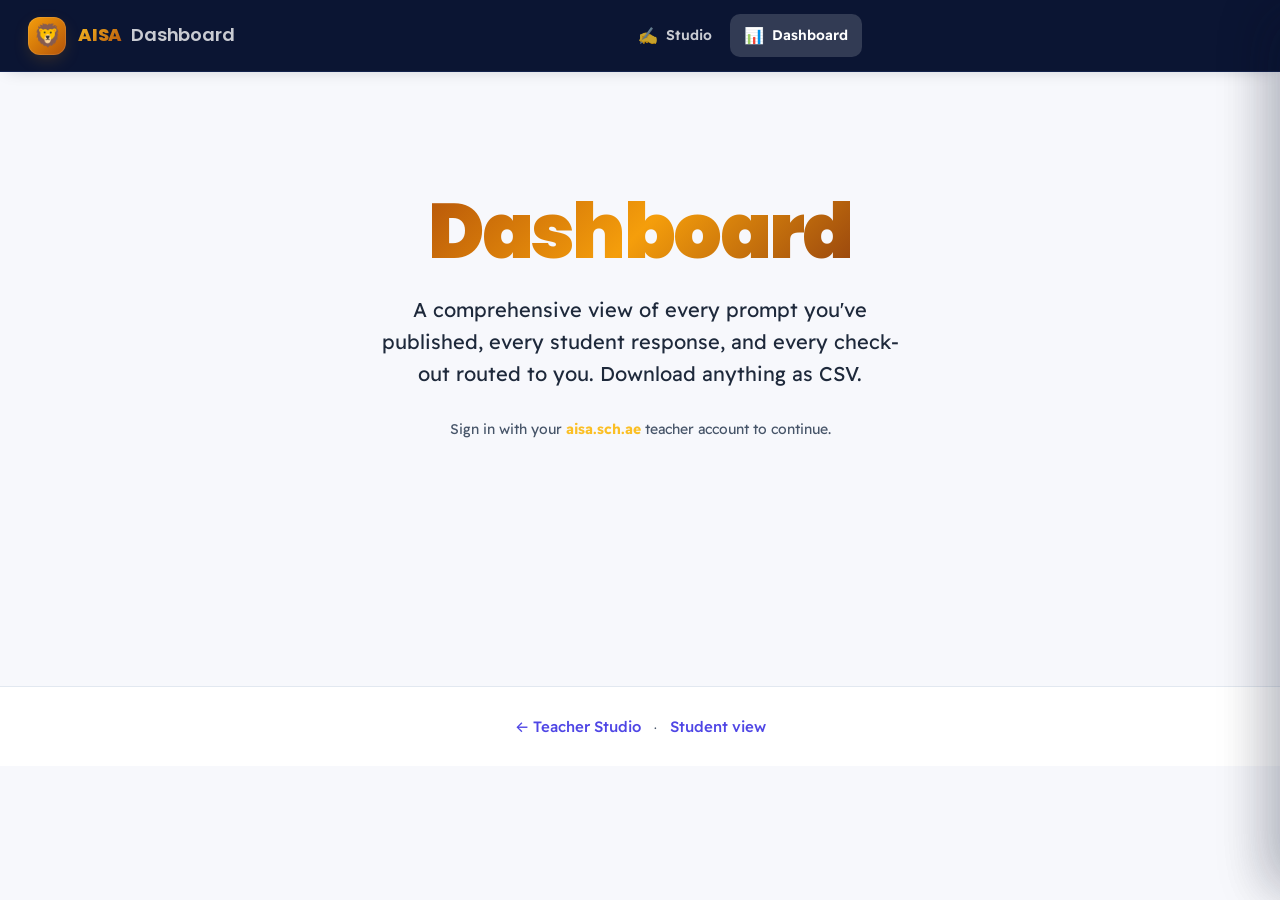
==== commit ebe93e98: "Shared menu + extracted flagged/checkouts panels Every teacher page hand-rolled its own topbar with " ====
--- a/dashboard.html
+++ b/dashboard.html
@@ -32,26 +32,7 @@
     <div class="bg-blob b3"></div>
   </div>
 
-  <nav class="topbar" aria-label="Primary">
-    <a href="index.html" class="brand">
-      <span class="brand-mark" aria-hidden="true">🦁</span>
-      <span class="brand-text">
-        <span class="brand-name">AISA</span>
-        <span class="brand-sub">Dashboard</span>
-      </span>
-    </a>
-
-    <div class="topbar-meta">
-      <a href="teacher.html" class="btn btn-ghost">← Teacher Studio</a>
-      <span id="user-chip" class="user-chip">
-        <span class="user-dot"></span>
-        <span id="user-name"></span>
-        <span class="muted">·</span>
-        <span id="user-email"></span>
-      </span>
-      <button id="sign-out" class="btn btn-ghost">Sign out</button>
-    </div>
-  </nav>
+  <nav class="topbar" data-page="dashboard"></nav>
 
   <main class="container container-wide" id="main">
     <section id="signin-container" class="hero">
@@ -180,6 +161,9 @@
 
   <script src="config.js"></script>
   <script src="auth.js"></script>
+  <script src="menu.js"></script>
+  <script src="checkouts-panel.js"></script>
+  <script src="flagged-panel.js"></script>
   <script src="dashboard.js"></script>
   <script src="https://accounts.google.com/gsi/client" async defer onload="initGoogleSignIn()"></script>
 </body>
--- a/style.css
+++ b/style.css
@@ -393,6 +393,42 @@
 
 .topbar-meta { display: flex; align-items: center; gap: 12px; }
 
+/* Shared teacher-area nav links (rendered by menu.js) */
+.menu-links {
+  display: flex;
+  align-items: center;
+  gap: 4px;
+  flex: 1;
+  justify-content: center;
+}
+.menu-link {
+  display: inline-flex;
+  align-items: center;
+  gap: 8px;
+  padding: 8px 14px;
+  border-radius: 10px;
+  color: rgba(255, 255, 255, 0.78);
+  font-weight: 600;
+  font-size: 14px;
+  text-decoration: none;
+  transition: color 0.15s, background 0.15s;
+}
+.menu-link:hover,
+.menu-link:focus-visible {
+  color: #ffffff;
+  background: rgba(255, 255, 255, 0.10);
+  outline: none;
+}
+.menu-link.is-current {
+  color: #ffffff;
+  background: rgba(255, 255, 255, 0.16);
+}
+.menu-link-icon { font-size: 16px; }
+.menu-page-actions { display: inline-flex; align-items: center; gap: 8px; }
+@media (max-width: 720px) {
+  .menu-links { display: none; }
+}
+
 .user-chip {
   display: inline-flex;
   align-items: center;
@@ -2178,6 +2214,40 @@
 
 .row-resolved.all-resolved { color: var(--emerald); font-weight: 800; }
 
+/* Overdue treatment for flags past the follow-up threshold */
+.flagged-item.is-overdue {
+  border-color: var(--rose);
+  background: linear-gradient(180deg, #fff1f2, var(--rose-soft));
+  box-shadow: 0 0 0 3px rgba(225, 29, 72, 0.10);
+}
+.flagged-overdue-banner {
+  margin: 0 0 12px;
+  padding: 8px 12px;
+  background: var(--rose);
+  color: white;
+  font-size: 13px;
+  font-weight: 700;
+  letter-spacing: 0.04em;
+  border-radius: 8px;
+  text-align: center;
+}
+
+.flagged-btn.has-overdue {
+  background: rgba(225, 29, 72, 0.22);
+  border-color: rgba(225, 29, 72, 0.45);
+  color: #fecdd3;
+  animation: pulse-overdue-flag 2.2s ease-in-out infinite;
+}
+.flagged-btn.has-overdue .flagged-count {
+  background: var(--rose);
+  color: white;
+  box-shadow: 0 0 0 2px rgba(225, 29, 72, 0.4);
+}
+@keyframes pulse-overdue-flag {
+  0%, 100% { box-shadow: 0 0 0 0 rgba(225, 29, 72, 0); }
+  50%      { box-shadow: 0 0 0 6px rgba(225, 29, 72, 0.18); }
+}
+
 .flagged-source-pill {
   display: inline-flex;
   align-items: center;
@@ -2195,6 +2265,182 @@
 .flagged-source-pill.tone-rose { background: var(--rose-soft); color: var(--rose); border: 1px solid #fca5a5; }
 .flagged-source-pill.tone-amber { background: var(--gold-soft); color: var(--gold-dark); border: 1px solid #fcd34d; }
 .flagged-source-pill.tone-violet { background: var(--violet-soft); color: var(--violet); border: 1px solid #d8b4fe; }
+
+/* Open / Resolved tabs at the top of the Flagged panel */
+.flagged-tabs {
+  display: flex;
+  gap: 6px;
+  padding: 12px 18px 0;
+  border-bottom: 1px solid var(--border-strong);
+  background: var(--bg-panel);
+}
+.flagged-tab {
+  appearance: none;
+  background: transparent;
+  border: none;
+  border-bottom: 3px solid transparent;
+  padding: 10px 14px 10px;
+  margin-bottom: -1px;
+  cursor: pointer;
+  font: inherit;
+  font-size: 14px;
+  font-weight: 600;
+  color: var(--text-muted);
+  display: inline-flex;
+  align-items: center;
+  gap: 8px;
+  border-radius: 8px 8px 0 0;
+  transition: color 0.15s, border-color 0.15s, background 0.15s;
+}
+.flagged-tab:hover {
+  color: var(--text);
+  background: var(--bg-elevated);
+}
+.flagged-tab.is-active {
+  color: var(--indigo);
+  border-bottom-color: var(--indigo);
+}
+.flagged-tab-count {
+  display: inline-flex;
+  align-items: center;
+  justify-content: center;
+  min-width: 22px;
+  height: 22px;
+  padding: 0 7px;
+  background: var(--bg-elevated);
+  color: var(--text-muted);
+  border-radius: 999px;
+  font-size: 12px;
+  font-weight: 700;
+}
+.flagged-tab.is-active .flagged-tab-count {
+  background: var(--indigo);
+  color: white;
+}
+
+/* Resolved item treatment inside the Flagged panel */
+.flagged-item.is-resolved {
+  border-color: var(--emerald);
+  background: linear-gradient(180deg, #ecfdf5, var(--bg-panel) 40%);
+  box-shadow: 0 0 0 1px rgba(5, 150, 105, 0.18);
+}
+.flagged-resolved-banner {
+  margin: 0 0 12px;
+  padding: 8px 12px;
+  background: var(--emerald);
+  color: white;
+  font-size: 13px;
+  font-weight: 700;
+  letter-spacing: 0.04em;
+  border-radius: 8px;
+  text-align: center;
+}
+
+/* Resolution report (used inside the resolved flag item AND on the student profile) */
+.resolution-report {
+  margin-top: 14px;
+  padding: 14px 16px;
+  background: var(--bg-elevated);
+  border: 1px solid var(--border-strong);
+  border-radius: 10px;
+}
+.resolution-report-title {
+  margin: 0 0 10px;
+  font-weight: 700;
+  font-size: 13px;
+  color: var(--text);
+  text-transform: uppercase;
+  letter-spacing: 0.06em;
+}
+.resolution-grid {
+  margin: 0;
+  display: grid;
+  grid-template-columns: 1fr;
+  gap: 8px;
+}
+.resolution-row {
+  display: grid;
+  grid-template-columns: 130px 1fr;
+  gap: 12px;
+  align-items: baseline;
+  margin: 0;
+}
+.resolution-row dt {
+  margin: 0;
+  font-size: 12px;
+  font-weight: 700;
+  color: var(--text-muted);
+  text-transform: uppercase;
+  letter-spacing: 0.05em;
+}
+.resolution-row dd {
+  margin: 0;
+  color: var(--text);
+  font-size: 14px;
+  line-height: 1.5;
+}
+.resolution-notes-row dd { white-space: pre-wrap; }
+.res-notes { white-space: pre-wrap; }
+
+/* Severity pill colour — close-enough mapping for any closed-list value */
+.severity-pill {
+  display: inline-block;
+  padding: 3px 10px;
+  border-radius: 999px;
+  font-size: 12px;
+  font-weight: 700;
+  letter-spacing: 0.04em;
+  background: var(--bg-elevated);
+  color: var(--text-secondary);
+  border: 1px solid var(--border-strong);
+}
+.sev-low .severity-pill,
+.sev-minor .severity-pill {
+  background: var(--emerald-soft); color: var(--emerald); border-color: #6ee7b7;
+}
+.sev-moderate .severity-pill,
+.sev-medium .severity-pill {
+  background: var(--gold-soft); color: var(--gold-dark); border-color: #fcd34d;
+}
+.sev-high .severity-pill,
+.sev-urgent .severity-pill,
+.sev-severe .severity-pill,
+.sev-critical .severity-pill {
+  background: var(--rose-soft); color: var(--rose); border-color: #fca5a5;
+}
+
+/* Resolution history card on the student profile */
+.resolution-card {
+  padding: 16px 18px;
+  background: var(--bg-panel);
+  border: 1px solid var(--border-strong);
+  border-radius: 12px;
+  margin-bottom: 12px;
+}
+.resolution-card-head {
+  display: flex;
+  align-items: center;
+  gap: 12px;
+  margin-bottom: 12px;
+  flex-wrap: wrap;
+}
+.resolution-source {
+  display: inline-flex;
+  align-items: center;
+  gap: 6px;
+  font-weight: 700;
+  color: var(--text);
+  font-size: 14px;
+}
+.resolution-when { margin-left: auto; }
+.resolution-notes:not([hidden]) {
+  margin: 10px 0 0;
+  padding: 10px 12px;
+  background: var(--bg-elevated);
+  border-left: 3px solid var(--border-strong);
+  border-radius: 6px;
+  white-space: pre-wrap;
+}
 
 .flag-banner {
   display: inline-block;
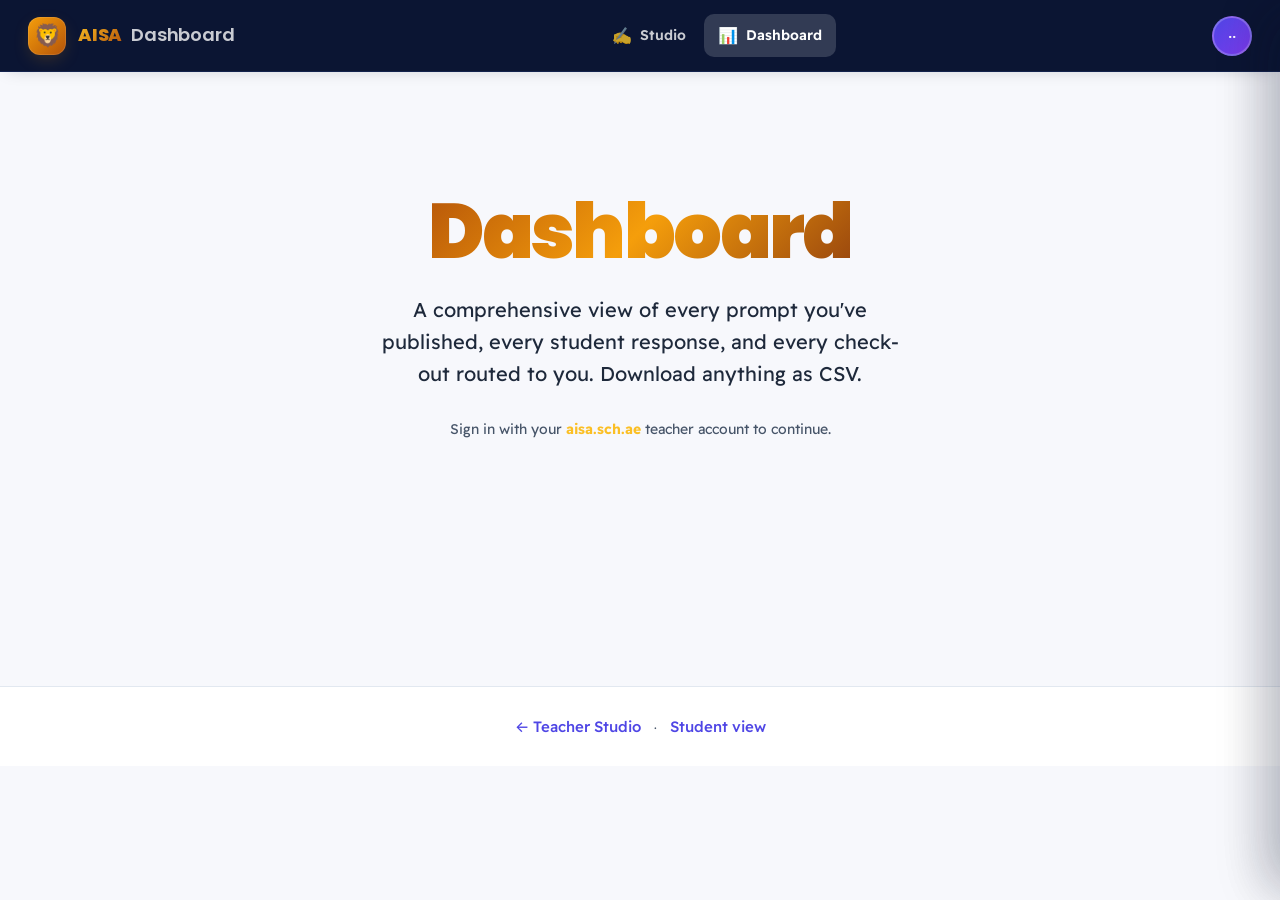
==== commit c0756b48: "Lift account avatar into a shared module — student pages get it too The avatar + dropdown was teache" ====
--- a/dashboard.html
+++ b/dashboard.html
@@ -162,6 +162,7 @@
   <script src="config.js"></script>
   <script src="auth.js"></script>
   <script src="menu.js"></script>
+  <script src="account-menu.js"></script>
   <script src="checkouts-panel.js"></script>
   <script src="flagged-panel.js"></script>
   <script src="dashboard.js"></script>
--- a/style.css
+++ b/style.css
@@ -427,6 +427,119 @@
 .menu-page-actions { display: inline-flex; align-items: center; gap: 8px; }
 @media (max-width: 720px) {
   .menu-links { display: none; }
+}
+
+/* Account avatar + dropdown (replaces the old user-chip + sign-out button) */
+.account-wrap { position: relative; display: inline-flex; }
+.account-btn {
+  appearance: none;
+  width: 40px;
+  height: 40px;
+  padding: 0;
+  border: 2px solid rgba(255, 255, 255, 0.22);
+  border-radius: 50%;
+  background: linear-gradient(135deg, var(--indigo), var(--violet));
+  color: #ffffff;
+  cursor: pointer;
+  display: inline-flex;
+  align-items: center;
+  justify-content: center;
+  font-family: var(--font-heading);
+  font-weight: 700;
+  font-size: 14px;
+  line-height: 1;
+  letter-spacing: 0.02em;
+  transition: transform 0.12s, border-color 0.15s, box-shadow 0.15s;
+}
+.account-btn:hover {
+  transform: translateY(-1px);
+  border-color: rgba(255, 255, 255, 0.45);
+  box-shadow: 0 6px 14px rgba(0, 0, 0, 0.22);
+}
+.account-btn:focus-visible {
+  outline: none;
+  box-shadow: 0 0 0 3px var(--gold);
+}
+.account-avatar {
+  display: inline-block;
+  user-select: none;
+}
+
+.account-menu {
+  position: absolute;
+  top: calc(100% + 10px);
+  right: 0;
+  min-width: 240px;
+  background: var(--bg-panel);
+  color: var(--text);
+  border: 1px solid var(--border-strong);
+  border-radius: 14px;
+  box-shadow: 0 18px 40px rgba(15, 23, 42, 0.18);
+  padding: 12px 0 6px;
+  z-index: 40;
+}
+.account-menu::before {
+  content: "";
+  position: absolute;
+  top: -6px;
+  right: 16px;
+  width: 12px;
+  height: 12px;
+  background: var(--bg-panel);
+  border-left: 1px solid var(--border-strong);
+  border-top: 1px solid var(--border-strong);
+  transform: rotate(45deg);
+}
+.account-menu-info {
+  padding: 4px 16px 12px;
+}
+.account-menu-name {
+  margin: 0;
+  font-weight: 700;
+  font-size: 15px;
+  color: var(--text);
+}
+.account-menu-email {
+  margin: 2px 0 0;
+  font-size: 13px;
+  color: var(--text-muted);
+  font-family: var(--font-mono);
+  word-break: break-all;
+}
+.account-menu-divider {
+  height: 1px;
+  background: var(--border-strong);
+  margin: 0 0 6px;
+}
+.account-menu-item {
+  appearance: none;
+  width: 100%;
+  background: transparent;
+  border: none;
+  padding: 10px 16px;
+  display: flex;
+  align-items: center;
+  gap: 10px;
+  font: inherit;
+  font-size: 14px;
+  font-weight: 600;
+  color: var(--text);
+  cursor: pointer;
+  text-align: left;
+  border-radius: 0;
+}
+.account-menu-item:hover,
+.account-menu-item:focus-visible {
+  background: var(--bg-elevated);
+  outline: none;
+}
+.account-menu-icon {
+  display: inline-flex;
+  align-items: center;
+  justify-content: center;
+  width: 22px;
+  font-size: 16px;
+  color: var(--text-muted);
 }
 
 .user-chip {
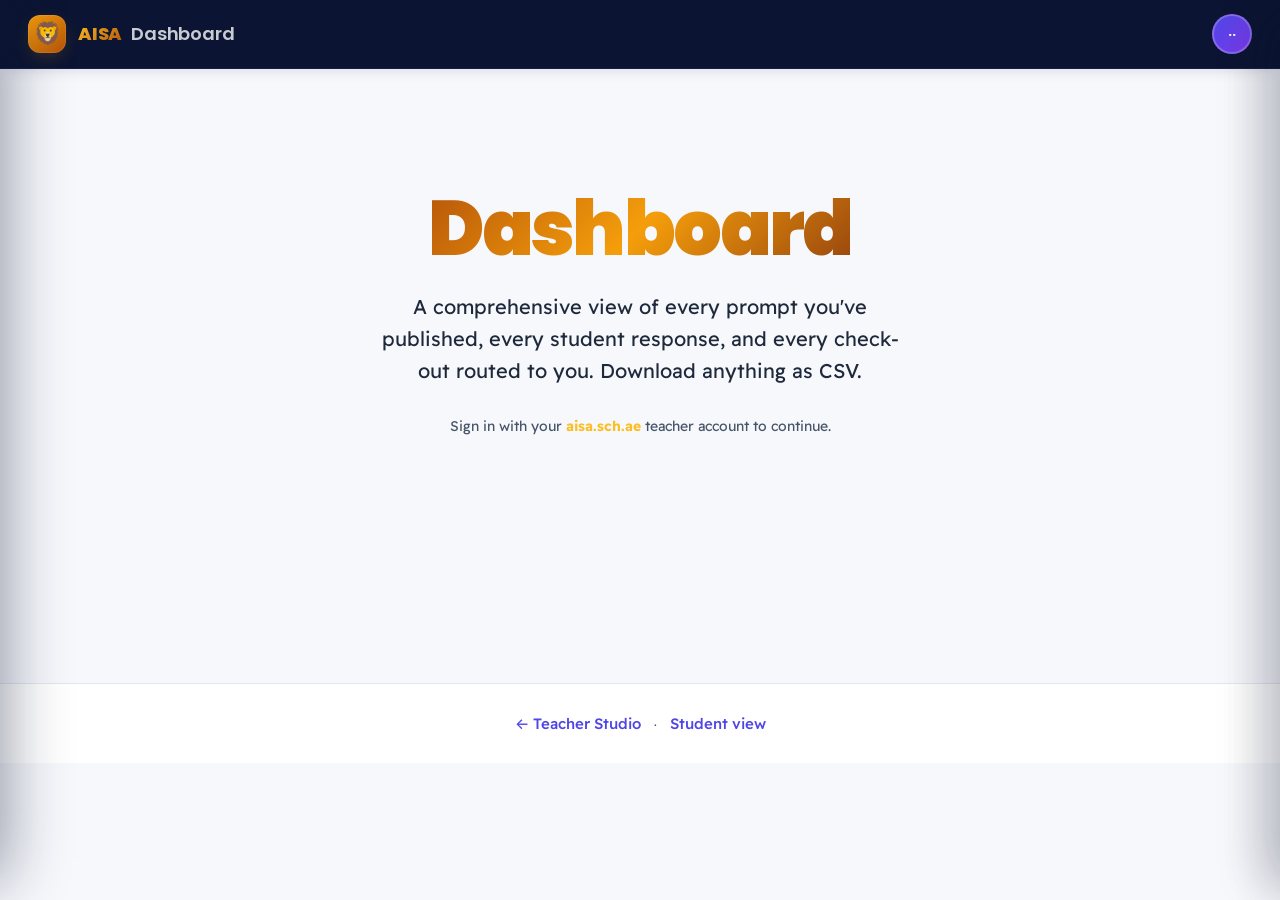
==== commit e328f706: "Universal hamburger nav drawer + teacher-only Studio access The Teacher-view link lived in the stude" ====
--- a/dashboard.html
+++ b/dashboard.html
@@ -163,6 +163,7 @@
   <script src="auth.js"></script>
   <script src="menu.js"></script>
   <script src="account-menu.js"></script>
+  <script src="nav-drawer.js"></script>
   <script src="checkouts-panel.js"></script>
   <script src="flagged-panel.js"></script>
   <script src="dashboard.js"></script>
--- a/style.css
+++ b/style.css
@@ -329,7 +329,7 @@
   border-bottom: 1px solid var(--navy-base);
   box-shadow: 0 4px 16px -8px rgba(11, 21, 51, 0.25);
 }
-.topbar .brand { color: #ffffff; }
+.topbar .brand { color: #ffffff; margin-right: auto; }
 .topbar .brand-text .brand-sub { color: rgba(255, 255, 255, 0.78); }
 .topbar .user-chip {
   background: rgba(255, 255, 255, 0.10);
@@ -393,41 +393,7 @@
 
 .topbar-meta { display: flex; align-items: center; gap: 12px; }
 
-/* Shared teacher-area nav links (rendered by menu.js) */
-.menu-links {
-  display: flex;
-  align-items: center;
-  gap: 4px;
-  flex: 1;
-  justify-content: center;
-}
-.menu-link {
-  display: inline-flex;
-  align-items: center;
-  gap: 8px;
-  padding: 8px 14px;
-  border-radius: 10px;
-  color: rgba(255, 255, 255, 0.78);
-  font-weight: 600;
-  font-size: 14px;
-  text-decoration: none;
-  transition: color 0.15s, background 0.15s;
-}
-.menu-link:hover,
-.menu-link:focus-visible {
-  color: #ffffff;
-  background: rgba(255, 255, 255, 0.10);
-  outline: none;
-}
-.menu-link.is-current {
-  color: #ffffff;
-  background: rgba(255, 255, 255, 0.16);
-}
-.menu-link-icon { font-size: 16px; }
 .menu-page-actions { display: inline-flex; align-items: center; gap: 8px; }
-@media (max-width: 720px) {
-  .menu-links { display: none; }
-}
 
 /* Account avatar + dropdown (replaces the old user-chip + sign-out button) */
 .account-wrap { position: relative; display: inline-flex; }
@@ -566,7 +532,329 @@
 body:not(.is-signed-in) #flagged-btn,
 body:not(.is-signed-in) #assignments-btn,
 body:not(.is-signed-in) #checkouts-btn,
+body:not(.is-signed-in) #nav-burger,
 body:not(.is-signed-in) #step-out-btn { display: none !important; }
+
+/* ============================================================
+   Hamburger button + universal nav drawer (nav-drawer.js)
+   ============================================================ */
+
+.nav-burger {
+  appearance: none;
+  flex-shrink: 0;
+  width: 42px;
+  height: 42px;
+  margin-right: 4px;
+  padding: 0;
+  display: inline-flex;
+  align-items: center;
+  justify-content: center;
+  background: rgba(255, 255, 255, 0.08);
+  border: 1px solid rgba(255, 255, 255, 0.16);
+  border-radius: 12px;
+  color: #ffffff;
+  cursor: pointer;
+  transition: background 0.18s ease, border-color 0.18s ease, transform 0.12s ease;
+}
+.nav-burger:hover {
+  background: rgba(255, 255, 255, 0.16);
+  border-color: rgba(255, 255, 255, 0.30);
+}
+.nav-burger:active { transform: scale(0.94); }
+.nav-burger:focus-visible { outline: none; box-shadow: 0 0 0 3px var(--gold); }
+.nav-burger-box {
+  position: relative;
+  width: 20px;
+  height: 14px;
+  display: block;
+}
+.nav-burger-inner,
+.nav-burger-inner::before,
+.nav-burger-inner::after {
+  position: absolute;
+  left: 0;
+  width: 20px;
+  height: 2.5px;
+  border-radius: 2px;
+  background: currentColor;
+  transition: transform 0.22s ease, top 0.22s ease, opacity 0.18s ease;
+}
+.nav-burger-inner { top: 50%; transform: translateY(-50%); }
+.nav-burger-inner::before { content: ""; top: -6px; }
+.nav-burger-inner::after  { content: ""; top: 6px; }
+/* When the drawer is open the burger morphs into an X (the burger is still in
+   the topbar behind the drawer on wide screens). */
+.nav-burger[aria-expanded="true"] .nav-burger-inner { background: transparent; }
+.nav-burger[aria-expanded="true"] .nav-burger-inner::before { top: 0; transform: rotate(45deg); }
+.nav-burger[aria-expanded="true"] .nav-burger-inner::after  { top: 0; transform: rotate(-45deg); }
+
+.nav-drawer-backdrop {
+  position: fixed;
+  inset: 0;
+  z-index: 60;
+  background: rgba(11, 21, 51, 0.48);
+  backdrop-filter: blur(4px);
+  -webkit-backdrop-filter: blur(4px);
+  opacity: 0;
+  pointer-events: none;
+  transition: opacity 0.28s ease;
+}
+.nav-drawer-backdrop.open { opacity: 1; pointer-events: auto; }
+
+.nav-drawer {
+  position: fixed;
+  top: 0;
+  left: 0;
+  bottom: 0;
+  z-index: 70;
+  width: min(320px, 86vw);
+  background: var(--bg-panel);
+  border-right: 1px solid var(--border);
+  box-shadow: 24px 0 60px -20px rgba(11, 21, 51, 0.45);
+  transform: translateX(-100%);
+  transition: transform 0.32s cubic-bezier(0.4, 0, 0.2, 1);
+  display: flex;
+  flex-direction: column;
+  overflow: hidden;
+}
+.nav-drawer.open { transform: translateX(0); }
+
+.nav-drawer-head {
+  flex-shrink: 0;
+  display: flex;
+  align-items: center;
+  justify-content: space-between;
+  gap: 12px;
+  padding: 20px 20px 16px;
+  background: linear-gradient(135deg, var(--navy-deep), var(--navy-elevated));
+  color: #ffffff;
+}
+.nav-drawer-brand {
+  display: inline-flex;
+  align-items: center;
+  gap: 12px;
+}
+.nav-drawer-brand .brand-mark { width: 40px; height: 40px; font-size: 22px; }
+.nav-drawer-brand-text {
+  display: flex;
+  flex-direction: column;
+  line-height: 1.1;
+  font-family: var(--font-heading);
+}
+.nav-drawer-brand-name {
+  font-size: 18px;
+  font-weight: 800;
+  letter-spacing: 0.01em;
+  background: linear-gradient(135deg, var(--amber-bright), var(--amber));
+  -webkit-background-clip: text;
+  background-clip: text;
+  -webkit-text-fill-color: transparent;
+}
+.nav-drawer-brand-sub { font-size: 12px; font-weight: 600; color: rgba(255, 255, 255, 0.7); }
+.nav-drawer-close {
+  flex-shrink: 0;
+  width: 34px;
+  height: 34px;
+  display: inline-flex;
+  align-items: center;
+  justify-content: center;
+  font-size: 22px;
+  line-height: 1;
+  color: #ffffff;
+  background: rgba(255, 255, 255, 0.10);
+  border: 1px solid rgba(255, 255, 255, 0.18);
+  border-radius: 9px;
+  cursor: pointer;
+  transition: background 0.16s ease;
+}
+.nav-drawer-close:hover { background: rgba(255, 255, 255, 0.20); }
+.nav-drawer-close:focus-visible { outline: none; box-shadow: 0 0 0 3px var(--gold); }
+
+.nav-drawer-identity {
+  flex-shrink: 0;
+  display: flex;
+  align-items: center;
+  gap: 12px;
+  padding: 14px 18px;
+  border-bottom: 1px solid var(--border);
+}
+.nav-drawer-avatar {
+  flex-shrink: 0;
+  width: 40px;
+  height: 40px;
+  border-radius: 50%;
+  display: inline-flex;
+  align-items: center;
+  justify-content: center;
+  background: linear-gradient(135deg, var(--indigo), var(--violet));
+  color: #ffffff;
+  font-family: var(--font-heading);
+  font-weight: 700;
+  font-size: 14px;
+}
+.nav-drawer-identity-text { min-width: 0; display: flex; flex-direction: column; }
+.nav-drawer-name {
+  font-weight: 700;
+  font-size: 15px;
+  color: var(--text);
+  white-space: nowrap;
+  overflow: hidden;
+  text-overflow: ellipsis;
+}
+.nav-drawer-email {
+  font-size: 12px;
+  color: var(--text-muted);
+  font-family: var(--font-mono);
+  white-space: nowrap;
+  overflow: hidden;
+  text-overflow: ellipsis;
+}
+
+.nav-drawer-nav {
+  flex: 1;
+  overflow-y: auto;
+  padding: 14px 12px 6px;
+}
+.nav-drawer-section-label {
+  display: flex;
+  align-items: center;
+  gap: 8px;
+  margin: 6px 10px 8px;
+  font-size: 11px;
+  font-weight: 800;
+  text-transform: uppercase;
+  letter-spacing: 0.10em;
+  color: var(--text-dim);
+}
+.nav-drawer-teacher-badge {
+  font-size: 9px;
+  font-weight: 800;
+  letter-spacing: 0.08em;
+  padding: 2px 7px;
+  border-radius: 999px;
+  background: var(--indigo-soft);
+  color: var(--indigo);
+  border: 1px solid #c7d2fe;
+}
+.nav-drawer-group { display: flex; flex-direction: column; gap: 2px; }
+.nav-drawer-teaching {
+  margin-top: 10px;
+  padding-top: 10px;
+  border-top: 1px solid var(--border);
+}
+
+.nav-drawer-link {
+  position: relative;
+  display: flex;
+  align-items: center;
+  gap: 13px;
+  padding: 11px 12px;
+  border-radius: 12px;
+  text-decoration: none;
+  color: var(--text);
+  transition: background 0.15s ease, transform 0.12s ease;
+}
+.nav-drawer-link:hover { background: var(--bg-elevated); }
+.nav-drawer-link:active { transform: scale(0.99); }
+.nav-drawer-link:focus-visible { outline: none; box-shadow: 0 0 0 3px var(--gold); }
+.nav-drawer-link.is-current {
+  background: var(--indigo-soft);
+}
+.nav-drawer-link.is-current::before {
+  content: "";
+  position: absolute;
+  left: 0;
+  top: 9px;
+  bottom: 9px;
+  width: 3px;
+  border-radius: 0 3px 3px 0;
+  background: var(--indigo);
+}
+.nav-drawer-link.is-disabled {
+  opacity: 0.55;
+  cursor: default;
+}
+.nav-drawer-link-icon {
+  flex-shrink: 0;
+  width: 38px;
+  height: 38px;
+  display: inline-flex;
+  align-items: center;
+  justify-content: center;
+  font-size: 19px;
+  background: var(--bg-elevated);
+  border-radius: 10px;
+}
+.nav-drawer-link.is-current .nav-drawer-link-icon {
+  background: #ffffff;
+  box-shadow: var(--shadow-sm);
+}
+.nav-drawer-link-text { min-width: 0; display: flex; flex-direction: column; }
+.nav-drawer-link-label {
+  font-weight: 700;
+  font-size: 15px;
+  color: var(--text);
+  line-height: 1.2;
+}
+.nav-drawer-link.is-current .nav-drawer-link-label { color: var(--indigo); }
+.nav-drawer-link-desc {
+  font-size: 12px;
+  color: var(--text-muted);
+  line-height: 1.3;
+  margin-top: 1px;
+}
+.nav-drawer-link-dot {
+  margin-left: auto;
+  flex-shrink: 0;
+  width: 8px;
+  height: 8px;
+  border-radius: 50%;
+  background: var(--indigo);
+}
+
+.nav-drawer-foot {
+  flex-shrink: 0;
+  padding: 12px 14px 16px;
+  border-top: 1px solid var(--border);
+}
+.nav-drawer-signout {
+  appearance: none;
+  width: 100%;
+  display: flex;
+  align-items: center;
+  justify-content: center;
+  gap: 9px;
+  padding: 12px;
+  border-radius: 12px;
+  background: var(--bg-elevated);
+  border: 1px solid var(--border-strong);
+  color: var(--text);
+  font: inherit;
+  font-weight: 700;
+  font-size: 14px;
+  cursor: pointer;
+  transition: background 0.16s ease, border-color 0.16s ease;
+}
+.nav-drawer-signout:hover {
+  background: var(--rose-soft);
+  border-color: #fca5a5;
+  color: var(--rose);
+}
+.nav-drawer-signout:focus-visible { outline: none; box-shadow: 0 0 0 3px var(--gold); }
+.nav-drawer-signout-icon { font-size: 16px; }
+.nav-drawer-footnote {
+  margin: 12px 0 0;
+  text-align: center;
+  font-size: 11px;
+  color: var(--text-dim);
+}
+
+body.nav-drawer-locked { overflow: hidden; }
+
+@media (prefers-reduced-motion: reduce) {
+  .nav-drawer { transition: none; }
+  .nav-drawer-backdrop { transition: none; }
+}
 
 /* ============================================================
    Out-now button + panel (teacher)
